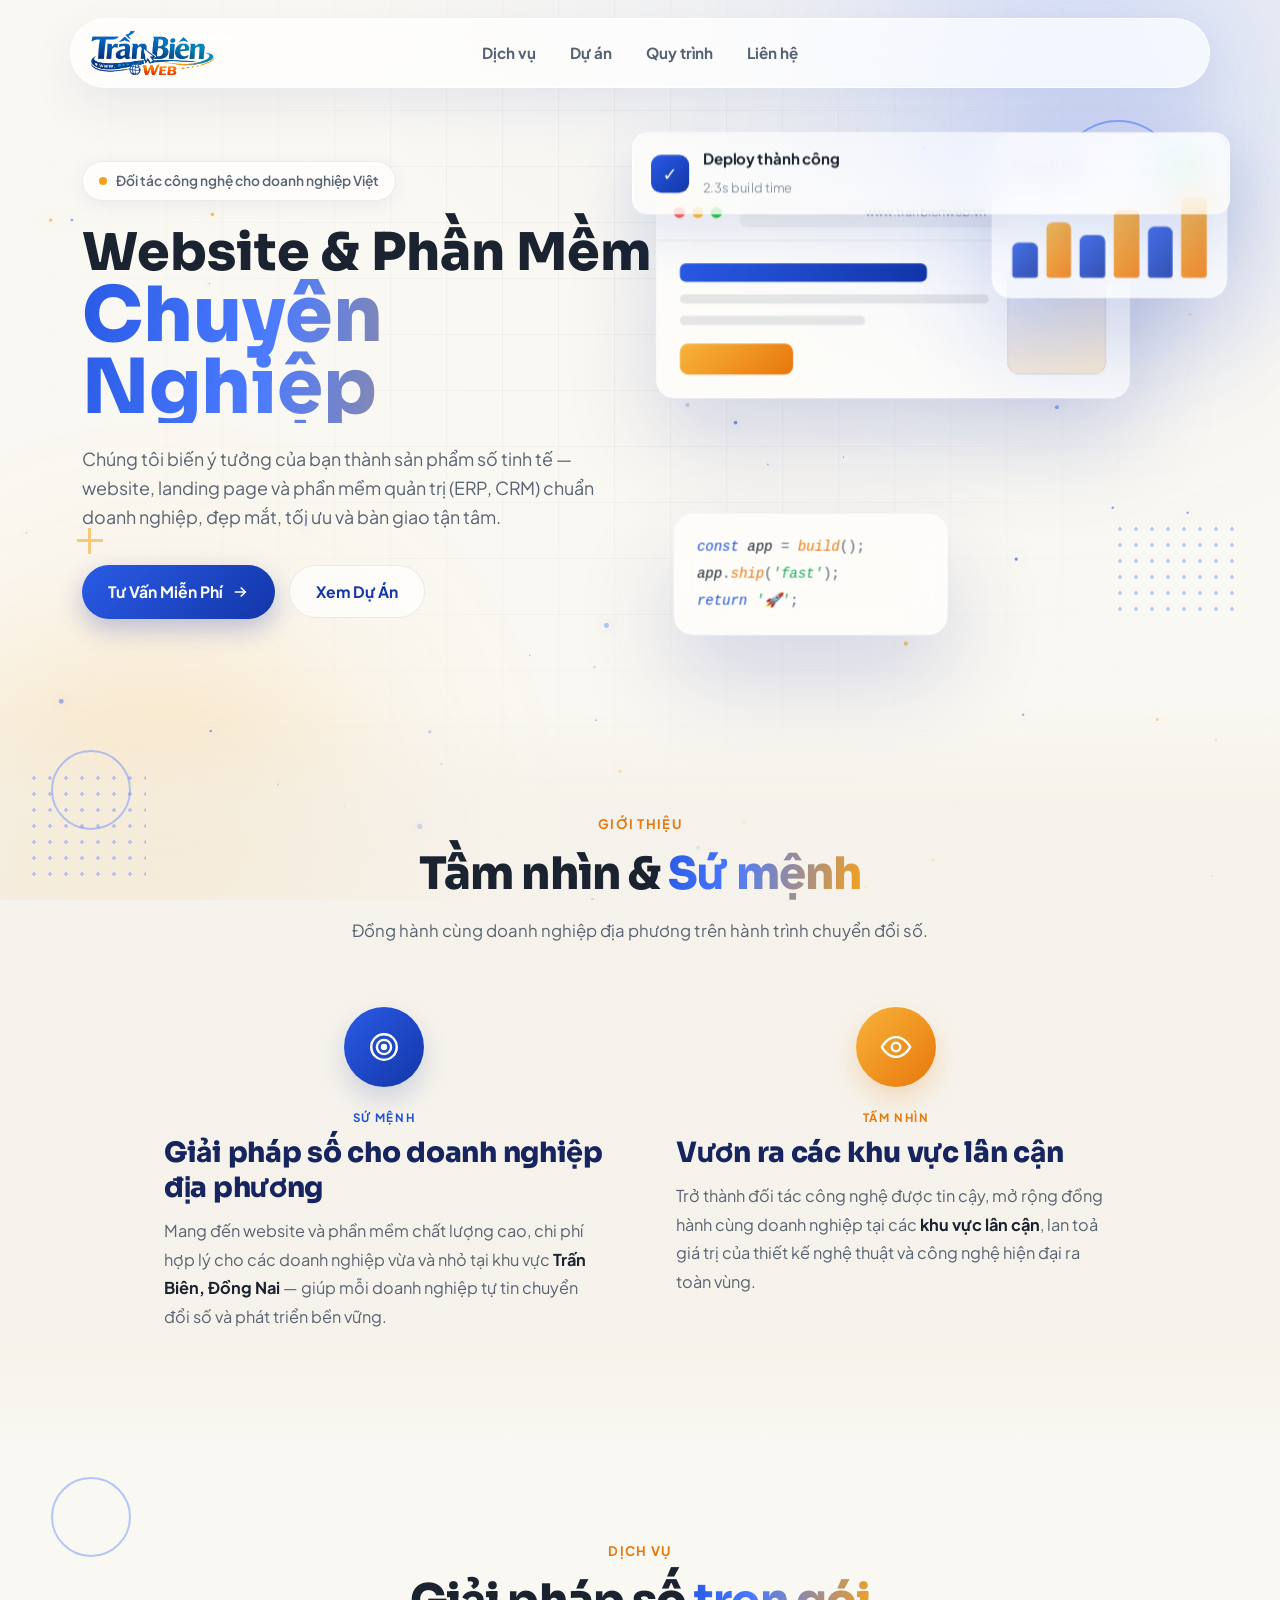
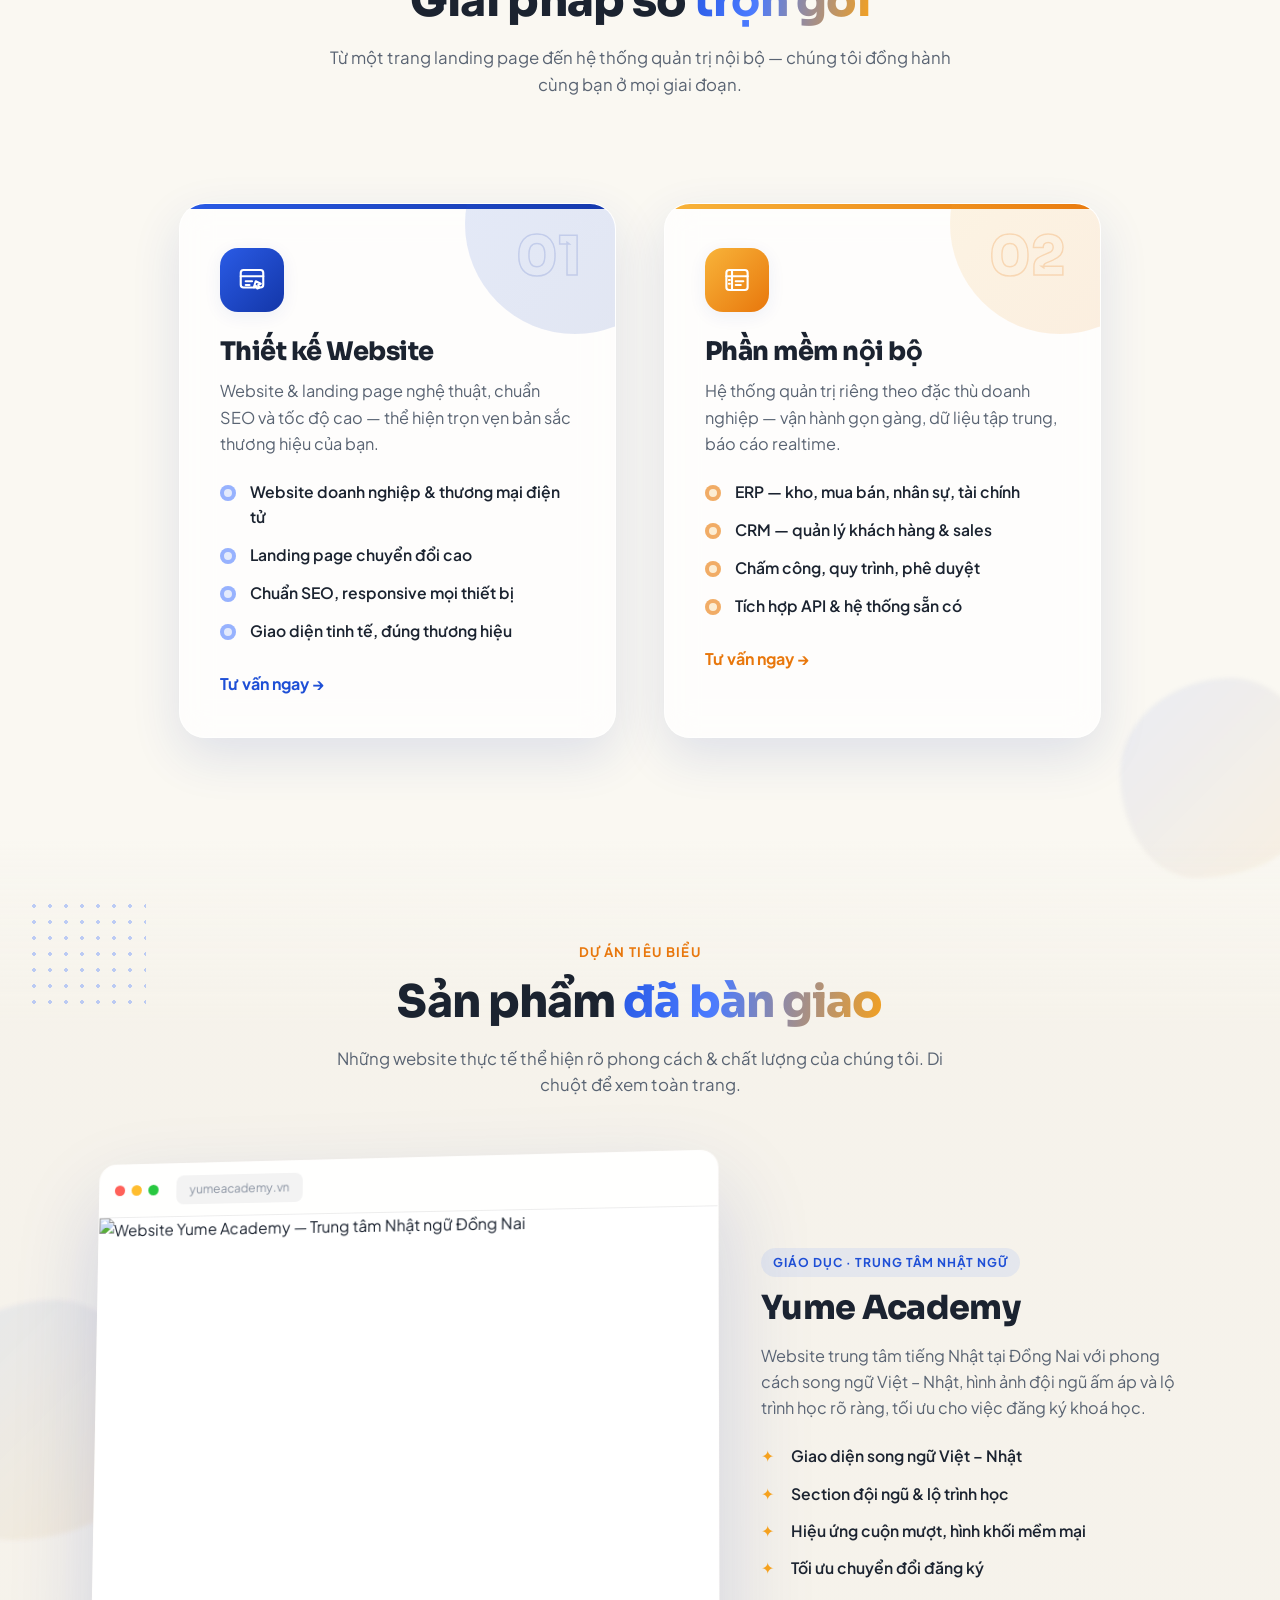
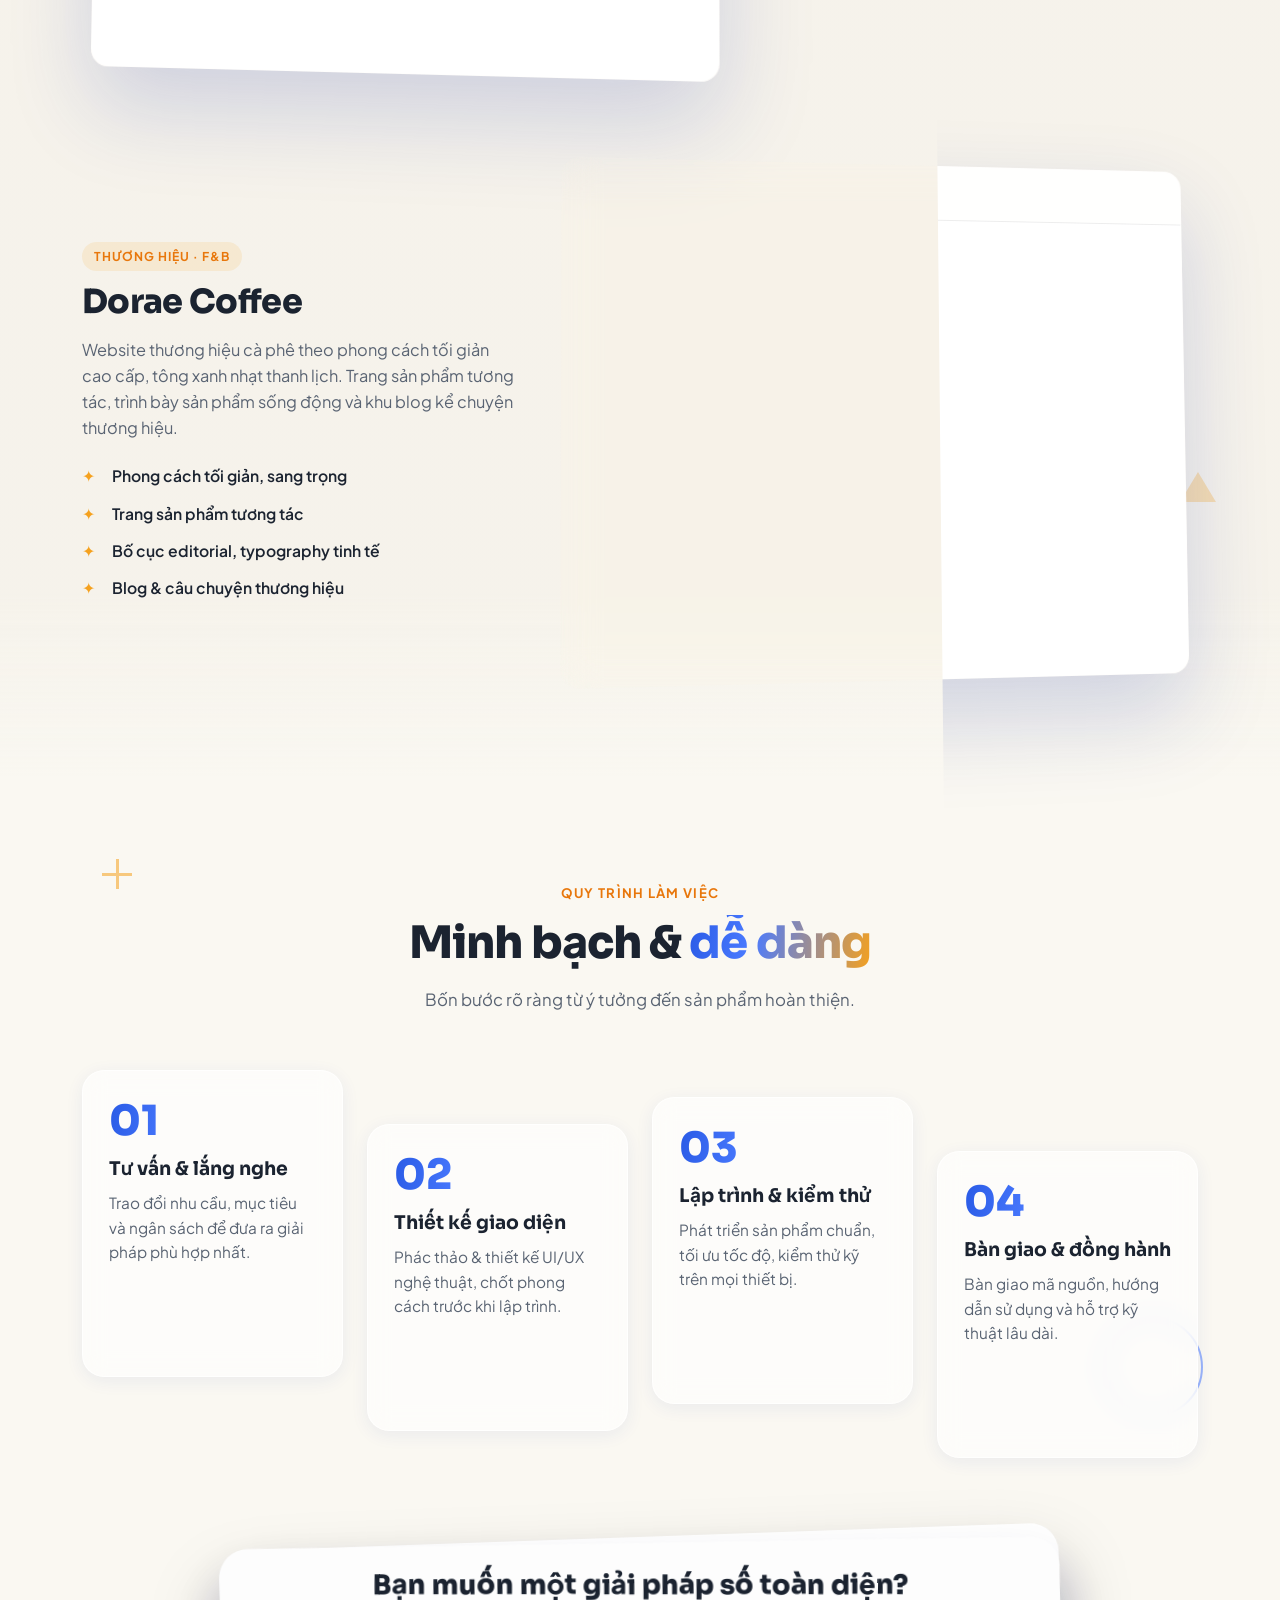
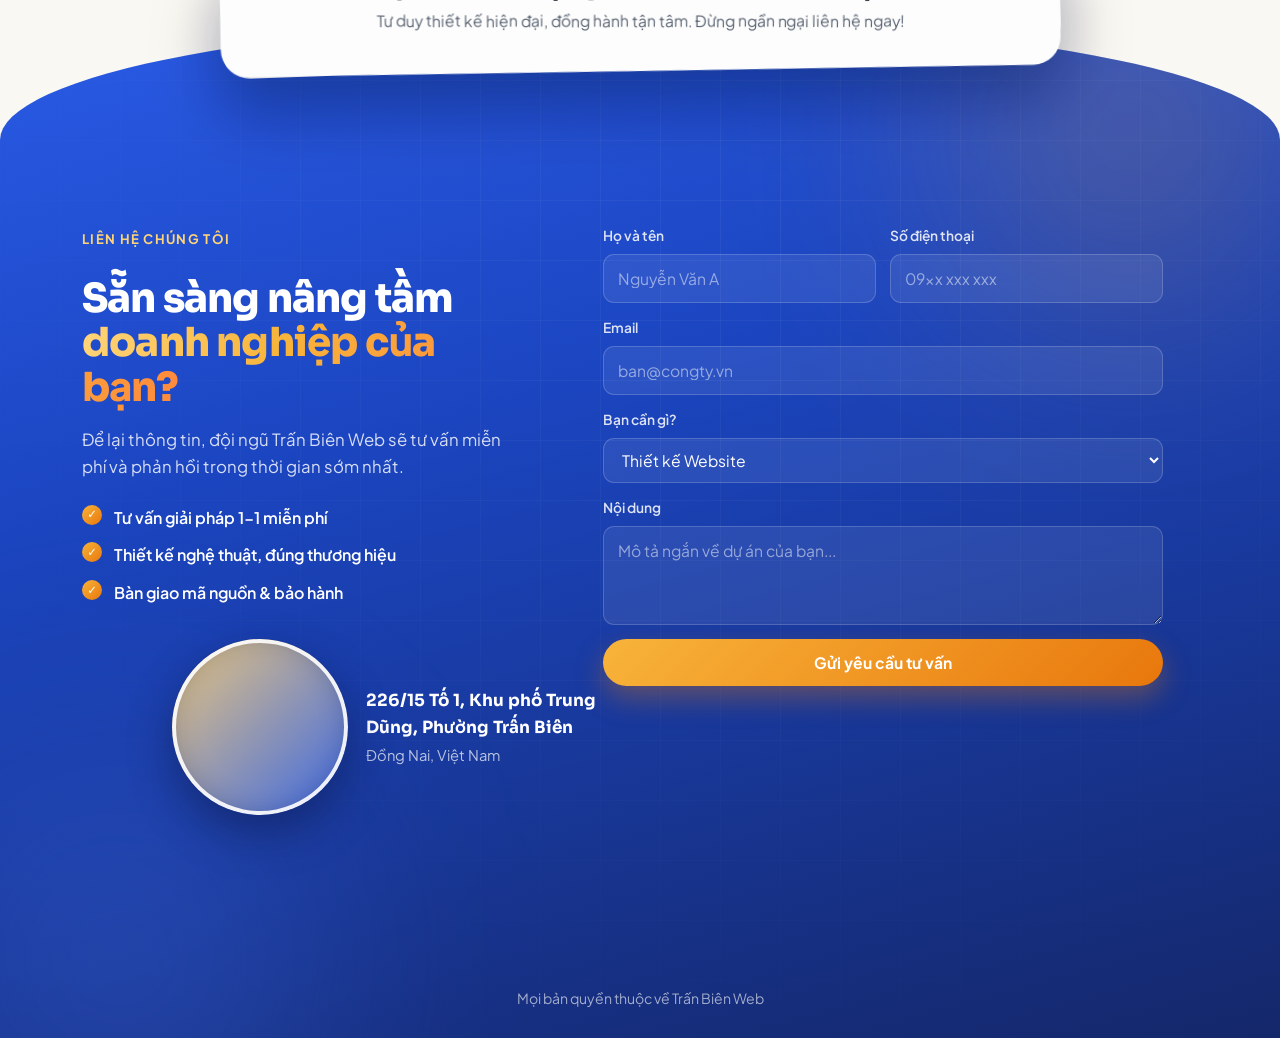
==== index.html @ ce5d73db "update feature mobile load" ====
<!DOCTYPE html>
<html lang="vi">
<head>
  <meta charset="UTF-8" />
  <meta name="viewport" content="width=device-width, initial-scale=1.0" />
  <meta name="theme-color" content="#FAF8F2" />
  <meta http-equiv="Cache-Control" content="no-cache, no-store, must-revalidate" />
  <meta http-equiv="Pragma" content="no-cache" />
  <meta http-equiv="Expires" content="0" />
  <title>Trấn Biên Web — Thiết kế Website & Phần Mềm Nội Bộ</title>
  <meta name="description" content="Trấn Biên Web — Thiết kế Website, Landing Page, ERP, CRM và phần mềm nội bộ doanh nghiệp chuyên nghiệp tại Việt Nam. Đại diện: Trần Quang Tuấn." />

  <!-- Fonts -->
  <link rel="preconnect" href="https://fonts.googleapis.com" />
  <link rel="preconnect" href="https://fonts.gstatic.com" crossorigin />
  <link href="https://fonts.googleapis.com/css2?family=Plus+Jakarta+Sans:wght@400;500;600;700;800&family=Sora:wght@600;700;800&display=swap" rel="stylesheet" />

  <!-- Bootstrap 5 (grid + responsive utilities) -->
  <link href="https://cdn.jsdelivr.net/npm/bootstrap@5.3.3/dist/css/bootstrap.min.css" rel="stylesheet" />

  <!-- Styles -->
  <link rel="preload" as="image" href="assets/sidebar-art.jpg" media="(max-width: 991px)" />
  <link rel="stylesheet" href="css/style.css?v=20260619-sidebar-list" />
  <link rel="icon" type="image/png" href="assets/logo.png" />
</head>
<body>

  <!-- Decorative background layers -->
  <div class="bg-layer">
    <div class="bg-grid" aria-hidden="true"></div>
    <div class="bg-blob bg-blob--blue" aria-hidden="true"></div>
    <div class="bg-blob bg-blob--gold" aria-hidden="true"></div>
    <canvas id="particles" aria-hidden="true"></canvas>
  </div>

  <!-- Reusable abstract shapes (defs) -->
  <svg width="0" height="0" style="position:absolute" aria-hidden="true">
    <defs>
      <linearGradient id="gBlue" x1="0" y1="0" x2="1" y2="1">
        <stop offset="0" stop-color="#4B7BFF"/><stop offset="1" stop-color="#1336A8"/>
      </linearGradient>
      <linearGradient id="gGold" x1="0" y1="0" x2="1" y2="1">
        <stop offset="0" stop-color="#F8B43A"/><stop offset="1" stop-color="#E8770C"/>
      </linearGradient>
    </defs>
  </svg>

  <!-- ===== NAVBAR ===== -->
  <header class="nav" id="nav">
    <div class="container nav__inner">
      <a class="nav__brand" href="#top" aria-label="Trấn Biên Web">
        <img src="assets/logo-trim.png" alt="Trấn Biên Web" class="nav__logo" />
      </a>

      <nav class="nav__links" id="navLinks">
        <div class="nav__panel-head">
          <button class="nav__close" id="navClose" aria-label="Đóng menu">
            <svg viewBox="0 0 24 24" width="22" height="22" fill="none" stroke="currentColor" stroke-width="2.2" stroke-linecap="round"><path d="M6 6l12 12M18 6L6 18"/></svg>
          </button>
        </div>
        <a href="#services">Dịch vụ</a>
        <a href="#portfolio">Dự án</a>
        <a href="#process">Quy trình</a>
        <a href="#contact">Liên hệ</a>
      </nav>

      <div class="nav__actions">
        <button class="nav__toggle" id="navToggle" aria-label="Mở menu" aria-expanded="false">
          <span></span><span></span><span></span>
        </button>
      </div>
    </div>
  </header>

  <!-- Mobile sidebar backdrop -->
  <div class="nav__overlay" id="navOverlay" aria-hidden="true"></div>

  <!-- ===== HERO ===== -->
  <main id="top">
    <section class="hero">
      <!-- abstract shapes -->
      <span class="shape shape--ring s1" aria-hidden="true"></span>
      <span class="shape shape--plus s2" aria-hidden="true"></span>
      <span class="shape shape--tri s3" aria-hidden="true"></span>
      <span class="shape shape--dots s4" aria-hidden="true"></span>

      <div class="container">
        <div class="row align-items-center g-5">
          <div class="col-lg-6">
            <div class="hero__copy reveal">
              <span class="pill">
                <span class="pill__dot"></span>
                Đối tác công nghệ cho doanh nghiệp Việt
              </span>
              <h1 class="hero__title">
                <span class="hero__title-main">Website &amp; Phần Mềm</span>
                <span class="grad-text hero__title-focus">Chuyên Nghiệp</span>
              </h1>
              <p class="hero__lead">
                Chúng tôi biến ý tưởng của bạn thành sản phẩm số tinh tế —
                website, landing page và phần mềm quản trị (ERP, CRM) chuẩn
                doanh nghiệp, đẹp mắt, tối ưu và bàn giao tận tâm.
              </p>
              <div class="hero__cta">
                <a href="#contact" class="btn btn--primary">
                  Tư Vấn Miễn Phí
                  <svg viewBox="0 0 24 24" width="18" height="18" fill="none" stroke="currentColor" stroke-width="2.2"><path d="M5 12h14M13 6l6 6-6 6"/></svg>
                </a>
                <a href="#portfolio" class="btn btn--ghost">Xem Dự Án</a>
              </div>

            </div>
          </div>

          <!-- 3D floating browser cluster -->
          <div class="col-lg-6">
            <div class="hero__art reveal" id="heroArt">
              <div class="art-tilt">
                <div class="window window--main glass float-a">
                  <div class="window__bar">
                    <span class="dot dot--r"></span><span class="dot dot--y"></span><span class="dot dot--g"></span>
                    <div class="window__url">www.tranbienweb.vn</div>
                  </div>
                  <div class="window__body">
                    <div class="ui-hero">
                      <div class="ui-hero__title"></div>
                      <div class="ui-hero__line"></div>
                      <div class="ui-hero__line short"></div>
                      <div class="ui-hero__btn"></div>
                    </div>
                    <div class="ui-hero__visual"></div>
                  </div>
                </div>

                <div class="window window--dash glass float-b">
                  <div class="dash__head">
                    <span>Doanh thu</span>
                    <span class="dash__tag">+24%</span>
                  </div>
                  <div class="dash__chart">
                    <span style="--h:42%"></span><span style="--h:65%"></span>
                    <span style="--h:50%"></span><span style="--h:80%"></span>
                    <span style="--h:60%"></span><span style="--h:95%"></span>
                  </div>
                </div>

                <div class="window window--code glass float-c">
                  <div class="code__line"><i class="c-key">const</i> <i class="c-var">app</i> = <i class="c-fn">build</i>();</div>
                  <div class="code__line"><i class="c-var">app</i>.<i class="c-fn">ship</i>(<i class="c-str">'fast'</i>);</div>
                  <div class="code__line"><i class="c-key">return</i> <i class="c-str">'🚀'</i>;</div>
                </div>

                <div class="chip glass float-d">
                  <div class="chip__ico">✓</div>
                  <div><strong>Deploy thành công</strong><small>2.3s build time</small></div>
                </div>
              </div>
            </div>
          </div>
        </div>

      </div>
    </section>

    <!-- ===== VISION & MISSION ===== -->
    <section class="section section--alt" id="about">
      <span class="shape shape--ring s5" aria-hidden="true"></span>
      <span class="shape shape--dots s7" aria-hidden="true"></span>
      <div class="container">
        <div class="section__head reveal">
          <span class="eyebrow">Giới thiệu</span>
          <h2 class="section__title">Tầm nhìn &amp; <span class="grad-text">Sứ mệnh</span></h2>
          <p class="section__sub">Đồng hành cùng doanh nghiệp địa phương trên hành trình chuyển đổi số.</p>
        </div>

        <div class="vmx">
          <article class="vmx__card vmx__card--mission reveal">
            <div class="vmx__ico ico--blue">
              <svg viewBox="0 0 24 24" fill="none" stroke="currentColor" stroke-width="1.7"><circle cx="12" cy="12" r="9"/><circle cx="12" cy="12" r="5"/><circle cx="12" cy="12" r="1.4" fill="currentColor"/></svg>
            </div>
            <span class="vmx__label">Sứ mệnh</span>
            <h3>Giải pháp số cho doanh nghiệp địa phương</h3>
            <p>Mang đến website và phần mềm chất lượng cao, chi phí hợp lý cho các doanh nghiệp vừa và nhỏ tại khu vực <strong>Trấn Biên, Đồng Nai</strong> — giúp mỗi doanh nghiệp tự tin chuyển đổi số và phát triển bền vững.</p>
          </article>

          <article class="vmx__card vmx__card--vision reveal">
            <div class="vmx__ico ico--gold">
              <svg viewBox="0 0 24 24" fill="none" stroke="currentColor" stroke-width="1.7"><path d="M2 12s3.5-7 10-7 10 7 10 7-3.5 7-10 7-10-7-10-7z"/><circle cx="12" cy="12" r="3"/></svg>
            </div>
            <span class="vmx__label vmx__label--gold">Tầm nhìn</span>
            <h3>Vươn ra các khu vực lân cận</h3>
            <p>Trở thành đối tác công nghệ được tin cậy, mở rộng đồng hành cùng doanh nghiệp tại các <strong>khu vực lân cận</strong>, lan toả giá trị của thiết kế nghệ thuật và công nghệ hiện đại ra toàn vùng.</p>
          </article>
        </div>
      </div>
    </section>

    <!-- ===== SERVICES ===== -->
    <section class="section" id="services">
      <span class="shape shape--ring s5" aria-hidden="true"></span>
      <span class="shape shape--blob s6" aria-hidden="true"></span>
      <div class="container">
        <div class="section__head reveal">
          <span class="eyebrow">Dịch vụ</span>
          <h2 class="section__title">Giải pháp số <span class="grad-text">trọn gói</span></h2>
          <p class="section__sub">Từ một trang landing page đến hệ thống quản trị nội bộ — chúng tôi đồng hành cùng bạn ở mọi giai đoạn.</p>
        </div>

        <div class="row g-4 g-lg-5 justify-content-center solutions">
          <div class="col-md-6 col-lg-5 reveal">
            <article class="scard scard--blue">
              <span class="scard__num">01</span>
              <div class="scard__ico ico--blue">
                <svg viewBox="0 0 24 24" fill="none" stroke="currentColor" stroke-width="1.7" stroke-linecap="round" stroke-linejoin="round"><rect x="3" y="4" width="18" height="14" rx="2.2"/><path d="M3 9h18"/><path d="M7 13h5"/><path d="M7 16h3"/><path d="M15 13l4 2-2 1 1 2-1.7.8-1-2-1.8 1z"/></svg>
              </div>
              <h3>Thiết kế Website</h3>
              <p>Website &amp; landing page nghệ thuật, chuẩn SEO và tốc độ cao — thể hiện trọn vẹn bản sắc thương hiệu của bạn.</p>
              <ul class="scard__list">
                <li>Website doanh nghiệp &amp; thương mại điện tử</li>
                <li>Landing page chuyển đổi cao</li>
                <li>Chuẩn SEO, responsive mọi thiết bị</li>
                <li>Giao diện tinh tế, đúng thương hiệu</li>
              </ul>
              <a href="#contact" class="scard__cta">Tư vấn ngay →</a>
            </article>
          </div>
          <div class="col-md-6 col-lg-5 reveal">
            <article class="scard scard--gold">
              <span class="scard__num">02</span>
              <div class="scard__ico ico--gold">
                <svg viewBox="0 0 24 24" fill="none" stroke="currentColor" stroke-width="1.7" stroke-linecap="round" stroke-linejoin="round"><rect x="3.5" y="4" width="17" height="16" rx="2.2"/><path d="M8 4v16"/><path d="M3.5 9h17"/><path d="M11 13h6"/><path d="M11 16h4"/><path d="M5.5 12h.8M5.5 15h.8"/></svg>
              </div>
              <h3>Phần mềm nội bộ</h3>
              <p>Hệ thống quản trị riêng theo đặc thù doanh nghiệp — vận hành gọn gàng, dữ liệu tập trung, báo cáo realtime.</p>
              <ul class="scard__list">
                <li>ERP — kho, mua bán, nhân sự, tài chính</li>
                <li>CRM — quản lý khách hàng &amp; sales</li>
                <li>Chấm công, quy trình, phê duyệt</li>
                <li>Tích hợp API &amp; hệ thống sẵn có</li>
              </ul>
              <a href="#contact" class="scard__cta">Tư vấn ngay →</a>
            </article>
          </div>
        </div>
      </div>
    </section>

    <!-- ===== PORTFOLIO ===== -->
    <section class="section section--alt" id="portfolio">
      <span class="shape shape--dots s7" aria-hidden="true"></span>
      <span class="shape shape--tri s8" aria-hidden="true"></span>
      <span class="shape shape--blob s9" aria-hidden="true"></span>
      <div class="container">
        <div class="section__head reveal">
          <span class="eyebrow">Dự án tiêu biểu</span>
          <h2 class="section__title">Sản phẩm <span class="grad-text">đã bàn giao</span></h2>
          <p class="section__sub">Những website thực tế thể hiện rõ phong cách &amp; chất lượng của chúng tôi. Di chuột để xem toàn trang.</p>
        </div>

        <!-- Showcase 1: Yume Academy -->
        <div class="showcase row align-items-center g-5 reveal">
          <div class="col-lg-7">
            <figure class="showcase__frame glass">
              <div class="showcase__bar"><span></span><span></span><span></span><em>yumeacademy.vn</em></div>
              <div class="showcase__viewport">
                <img src="assets/yume.png" alt="Website Yume Academy — Trung tâm Nhật ngữ Đồng Nai" class="showcase__shot" loading="lazy" />
              </div>
            </figure>
          </div>
          <div class="col-lg-5">
            <div class="showcase__meta">
              <span class="tagline">Giáo dục · Trung tâm Nhật ngữ</span>
              <h3>Yume Academy</h3>
              <p>Website trung tâm tiếng Nhật tại Đồng Nai với phong cách song ngữ Việt – Nhật, hình ảnh đội ngũ ấm áp và lộ trình học rõ ràng, tối ưu cho việc đăng ký khoá học.</p>
              <ul class="feat">
                <li>Giao diện song ngữ Việt – Nhật</li>
                <li>Section đội ngũ &amp; lộ trình học</li>
                <li>Hiệu ứng cuộn mượt, hình khối mềm mại</li>
                <li>Tối ưu chuyển đổi đăng ký</li>
              </ul>
            </div>
          </div>
        </div>

        <!-- Showcase 2: Dorae Coffee -->
        <div class="showcase showcase--rev row align-items-center g-5 reveal">
          <div class="col-lg-7 order-lg-2">
            <figure class="showcase__frame glass">
              <div class="showcase__bar"><span></span><span></span><span></span><em>doraecoffee.io.vn</em></div>
              <div class="showcase__viewport">
                <img src="assets/dorae.png" alt="Website Dorae Coffee — thương hiệu cà phê" class="showcase__shot" loading="lazy" />
              </div>
            </figure>
          </div>
          <div class="col-lg-5 order-lg-1">
            <div class="showcase__meta">
              <span class="tagline tagline--gold">Thương hiệu · F&amp;B</span>
              <h3>Dorae Coffee</h3>
              <p>Website thương hiệu cà phê theo phong cách tối giản cao cấp, tông xanh nhạt thanh lịch. Trang sản phẩm tương tác, trình bày sản phẩm sống động và khu blog kể chuyện thương hiệu.</p>
              <ul class="feat">
                <li>Phong cách tối giản, sang trọng</li>
                <li>Trang sản phẩm tương tác</li>
                <li>Bố cục editorial, typography tinh tế</li>
                <li>Blog &amp; câu chuyện thương hiệu</li>
              </ul>
            </div>
          </div>
        </div>
      </div>
    </section>

    <!-- ===== PROCESS ===== -->
    <section class="section" id="process">
      <span class="shape shape--ring s10" aria-hidden="true"></span>
      <span class="shape shape--plus s11" aria-hidden="true"></span>
      <div class="container">
        <div class="section__head reveal">
          <span class="eyebrow">Quy trình làm việc</span>
          <h2 class="section__title">Minh bạch &amp; <span class="grad-text">dễ dàng</span></h2>
          <p class="section__sub">Bốn bước rõ ràng từ ý tưởng đến sản phẩm hoàn thiện.</p>
        </div>
        <div class="row g-4 steps">
          <div class="col-md-6 col-lg-3 reveal">
            <div class="step">
              <span class="step__num">01</span>
              <h3>Tư vấn &amp; lắng nghe</h3>
              <p>Trao đổi nhu cầu, mục tiêu và ngân sách để đưa ra giải pháp phù hợp nhất.</p>
            </div>
          </div>
          <div class="col-md-6 col-lg-3 reveal">
            <div class="step">
              <span class="step__num">02</span>
              <h3>Thiết kế giao diện</h3>
              <p>Phác thảo &amp; thiết kế UI/UX nghệ thuật, chốt phong cách trước khi lập trình.</p>
            </div>
          </div>
          <div class="col-md-6 col-lg-3 reveal">
            <div class="step">
              <span class="step__num">03</span>
              <h3>Lập trình &amp; kiểm thử</h3>
              <p>Phát triển sản phẩm chuẩn, tối ưu tốc độ, kiểm thử kỹ trên mọi thiết bị.</p>
            </div>
          </div>
          <div class="col-md-6 col-lg-3 reveal">
            <div class="step">
              <span class="step__num">04</span>
              <h3>Bàn giao &amp; đồng hành</h3>
              <p>Bàn giao mã nguồn, hướng dẫn sử dụng và hỗ trợ kỹ thuật lâu dài.</p>
            </div>
          </div>
        </div>
      </div>
    </section>

  </main>
  <!-- ===== CONTACT + FOOTER (khối gradient liền mạch) ===== -->
  <div class="darkzone">
    <div class="darkzone__bg" aria-hidden="true">
      <span class="dz-blob dz-blob--1"></span>
      <span class="dz-blob dz-blob--2"></span>
      <span class="dz-grid"></span>
    </div>

    <section class="contact" id="contact">
      <div class="container">
        <!-- floating banner -->
        <div class="contact__banner">
          <div class="contact__banner-txt">
            <h3>Bạn muốn một giải pháp số toàn diện?</h3>
            <p>Tư duy thiết kế hiện đại, đồng hành tận tâm. Đừng ngần ngại liên hệ ngay!</p>
          </div>
        </div>

        <div class="row contact__grid g-5 align-items-start">
          <div class="col-lg-5 reveal">
            <span class="eyebrow eyebrow--light">Liên hệ chúng tôi</span>
            <h2 class="contact__title">Sẵn sàng nâng tầm <span class="gtext-gold">doanh nghiệp của bạn?</span></h2>
            <p class="contact__lead">Để lại thông tin, đội ngũ Trấn Biên Web sẽ tư vấn miễn phí và phản hồi trong thời gian sớm nhất.</p>
            <ul class="contact__perks">
              <li>Tư vấn giải pháp 1-1 miễn phí</li>
              <li>Thiết kế nghệ thuật, đúng thương hiệu</li>
              <li>Bàn giao mã nguồn &amp; bảo hành</li>
            </ul>

            <div class="map-wrap">
              <div class="map-circle">
                <iframe src="https://www.google.com/maps/embed?pb=!1m17!1m12!1m3!1d14934.46916106082!2d106.82963755!3d10.94540025!2m3!1f0!2f0!3f0!3m2!1i1024!2i768!4f13.1!3m2!1m1!2s!5e1!3m2!1svi!2s!4v1781863505580!5m2!1svi!2s" title="Bản đồ Trấn Biên, Đồng Nai" allowfullscreen="" loading="lazy" referrerpolicy="no-referrer-when-downgrade"></iframe>
              </div>
              <div class="map-wrap__cap">
                <strong> 226/15 Tố 1, Khu phố Trung Dũng, Phường Trấn Biên</strong>
                <span>Đồng Nai, Việt Nam</span>
              </div>
            </div>
          </div>

          <div class="col-lg-7 reveal">
            <form class="form form--dark" id="contactForm" action="https://formspree.io/f/mzdqnpjz" method="POST" novalidate>
              <div class="form__row">
                <label>Họ và tên
                  <input type="text" name="name" placeholder="Nguyễn Văn A" required />
                </label>
                <label>Số điện thoại
                  <input type="tel" name="phone" placeholder="09xx xxx xxx" required />
                </label>
              </div>
              <label>Email
                <input type="email" name="email" placeholder="ban@congty.vn" required />
              </label>
              <label>Bạn cần gì?
                <select name="service">
                  <option>Thiết kế Website</option>
                  <option>Phần mềm quản lý nội bộ</option>
                </select>
              </label>
              <label>Nội dung
                <textarea name="message" rows="3" placeholder="Mô tả ngắn về dự án của bạn..."></textarea>
              </label>
              <button type="submit" class="btn btn--gold btn--block">Gửi yêu cầu tư vấn</button>
              <p class="form__note" id="formNote" hidden>✓ Cảm ơn bạn! Chúng tôi sẽ liên hệ sớm nhất.</p>
            </form>
          </div>
        </div>
      </div>
    </section>

    <!-- footer merged into gradient -->
    <footer class="footer">
      <div class="container">
        <div class="footer__bottom footer__bottom--center">
          <span>Mọi bản quyền thuộc về Trấn Biên Web</span>
        </div>
      </div>
    </footer>
  </div>

  <script src="js/main.js?v=20260619-sidebar-refresh"></script>
</body>
</html>
---- css/style.css ----
/* ============================================================
   Trấn Biên Web — Premium Landing Page
   Design system: cream canvas, royal blue + golden orange accent
   ============================================================ */

:root {
  --cream:      #FAF8F2;
  --cream-2:    #F3EFE6;
  --ink:        #1B2330;
  --gray:       #5A6473;
  --gray-soft:  #8A93A1;
  --line:       rgba(27, 35, 48, 0.08);

  --blue:       #1E4FD6;
  --blue-deep:  #1336A8;
  --blue-light: #4B7BFF;
  --gold:       #F5A11E;
  --gold-deep:  #E8770C;

  --grad-blue:  linear-gradient(135deg, #2A5BE6 0%, #1336A8 100%);
  --grad-gold:  linear-gradient(135deg, #F8B43A 0%, #E8770C 100%);
  --grad-text:  linear-gradient(100deg, #2A5BE6 0%, #4B7BFF 35%, #F5A11E 100%);

  --glass-bg:   rgba(255, 255, 255, 0.62);
  --glass-brd:  rgba(255, 255, 255, 0.7);
  --shadow-sm:  0 4px 18px rgba(27, 54, 168, 0.07);
  --shadow-md:  0 18px 50px rgba(27, 54, 168, 0.12);
  --shadow-lg:  0 40px 90px rgba(27, 54, 168, 0.18);

  --radius:     22px;
  --radius-sm:  14px;
  --ease:       cubic-bezier(0.22, 1, 0.36, 1);

  --font:       'Plus Jakarta Sans', system-ui, sans-serif;
  --font-head:  'Sora', 'Plus Jakarta Sans', sans-serif;
}

* { box-sizing: border-box; }

html { scroll-behavior: smooth; }

body {
  margin: 0;
  font-family: var(--font);
  color: var(--ink);
  background: var(--cream);
  line-height: 1.6;
  overflow-x: hidden;
  -webkit-font-smoothing: antialiased;
  text-rendering: optimizeLegibility;
}

img { max-width: 100%; display: block; }
a { text-decoration: none; color: inherit; }
ul { list-style: none; margin: 0; padding: 0; }

::selection { background: rgba(245, 161, 30, 0.28); }

.grad-text {
  background: var(--grad-text);
  -webkit-background-clip: text;
  background-clip: text;
  -webkit-text-fill-color: transparent;
  color: transparent;
}

/* ===== Background decoration ===== */
.bg-layer {
  position: fixed;
  inset: 0;
  z-index: -1;
  overflow: hidden;
  background:
    radial-gradient(1200px 700px at 80% -5%, rgba(75,123,255,0.10), transparent 60%),
    radial-gradient(900px 600px at 0% 100%, rgba(245,161,30,0.10), transparent 55%),
    var(--cream);
}
.bg-grid {
  position: absolute;
  inset: -2px;
  background-image:
    linear-gradient(var(--line) 1px, transparent 1px),
    linear-gradient(90deg, var(--line) 1px, transparent 1px);
  background-size: 56px 56px;
  mask-image: radial-gradient(circle at 50% 30%, #000 0%, transparent 75%);
  -webkit-mask-image: radial-gradient(circle at 50% 30%, #000 0%, transparent 75%);
  opacity: 0.6;
}
.bg-blob {
  position: absolute;
  width: 46vw; height: 46vw;
  border-radius: 50%;
  filter: blur(90px);
  opacity: 0.5;
  animation: drift 18s var(--ease) infinite alternate;
}
.bg-blob--blue { top: -12vw; right: -8vw; background: radial-gradient(circle, rgba(75,123,255,0.55), transparent 70%); }
.bg-blob--gold { bottom: -16vw; left: -10vw; background: radial-gradient(circle, rgba(245,161,30,0.45), transparent 70%); animation-delay: -6s; }
@keyframes drift { to { transform: translate(4vw, 3vw) scale(1.1); } }
#particles { position: absolute; inset: 0; width: 100%; height: 100%; }

/* ===== Buttons ===== */
.btn {
  display: inline-flex;
  align-items: center;
  justify-content: center;
  gap: 8px;
  font-family: var(--font);
  font-weight: 700;
  font-size: 0.98rem;
  padding: 14px 26px;
  border-radius: 100px;
  border: none;
  cursor: pointer;
  transition: transform .35s var(--ease), box-shadow .35s var(--ease), background .35s;
  white-space: nowrap;
}
.btn--sm { padding: 10px 20px; font-size: 0.9rem; }
.btn--block { width: 100%; }
.btn--primary {
  color: #fff;
  background: var(--grad-blue);
  box-shadow: 0 10px 26px rgba(27,54,168,0.28);
}
.btn--primary:hover { transform: translateY(-3px); box-shadow: 0 18px 38px rgba(27,54,168,0.38); }
.btn--ghost {
  color: var(--blue-deep);
  background: rgba(255,255,255,0.7);
  border: 1.5px solid var(--line);
  backdrop-filter: blur(8px);
}
.btn--ghost:hover { transform: translateY(-3px); border-color: var(--blue-light); box-shadow: var(--shadow-sm); }

.glass {
  background: var(--glass-bg);
  border: 1px solid var(--glass-brd);
  backdrop-filter: blur(18px) saturate(140%);
  -webkit-backdrop-filter: blur(18px) saturate(140%);
}

/* ===== Navbar ===== */
.nav {
  position: fixed;
  top: 0; left: 0; right: 0;
  z-index: 100;
  padding: 18px 0;
  background: transparent;
  border-bottom: none;
  box-shadow: none;
  transition: padding .35s var(--ease), background .35s, box-shadow .35s;
}
.nav.scrolled {
  padding: 10px 0;
  background: transparent;
  box-shadow: none;
}
.nav__inner {
  display: grid;
  grid-template-columns: 1fr auto 1fr;
  align-items: center;
  gap: 18px;
  padding: 10px 18px;
  border-radius: 999px;
  background: rgba(255,255,255,0.72);
  border: 1px solid rgba(255,255,255,0.78);
  box-shadow: 0 18px 46px rgba(27, 54, 168, 0.08);
  backdrop-filter: blur(16px) saturate(145%);
  -webkit-backdrop-filter: blur(16px) saturate(145%);
}
.nav__brand { display: flex; align-items: center; }
.nav__logo { height: 48px; width: auto; transition: height .35s var(--ease), transform .35s var(--ease); }
.nav__brand:hover .nav__logo { transform: translateY(-1px); }
.nav.scrolled .nav__logo { height: 42px; }
.nav__brand-text { font-family: var(--font-head); font-weight: 800; font-size: 1.25rem; color: var(--blue-deep); }
.nav__brand-text span { color: var(--gold-deep); margin-left: 4px; }

.nav__links {
  display: flex;
  justify-content: center;
  gap: 34px;
}
.nav__links a {
  font-weight: 700;
  font-size: 0.95rem;
  color: #566173;
  position: relative;
  padding: 8px 0;
  transition: color .25s;
}
.nav__links a::after {
  content: ''; position: absolute; left: 50%; bottom: 0;
  width: 0; height: 2px; border-radius: 2px;
  transform: translateX(-50%);
  background: var(--grad-gold); transition: width .3s var(--ease);
}
.nav__links a:hover { color: var(--blue-deep); }
.nav__links a:hover::after { width: 24px; }

.nav__actions { display: flex; align-items: center; justify-content: flex-end; gap: 14px; min-height: 1px; }
.nav__toggle { display: none; flex-direction: column; gap: 5px; background: none; border: none; cursor: pointer; padding: 6px; }
.nav__toggle span { width: 24px; height: 2px; background: var(--ink); border-radius: 2px; transition: .3s var(--ease); }
.nav__toggle.open span:nth-child(1) { transform: translateY(7px) rotate(45deg); }
.nav__toggle.open span:nth-child(2) { opacity: 0; }
.nav__toggle.open span:nth-child(3) { transform: translateY(-7px) rotate(-45deg); }

/* Sidebar panel head + close (X) — mobile only */
.nav__panel-head { display: none; }
.nav__close {
  display: grid; place-items: center;
  width: 40px; height: 40px; flex-shrink: 0;
  border: none; border-radius: 12px; cursor: pointer;
  color: var(--ink); background: rgba(27,35,48,0.05);
  transition: background .25s, color .25s, transform .25s;
}
.nav__close:hover { background: rgba(75,123,255,0.12); color: var(--blue-deep); transform: rotate(90deg); }

/* Sidebar backdrop */
.nav__overlay {
  position: fixed; inset: 0; z-index: 99;
  background: rgba(16,24,52,0.45);
  opacity: 0; visibility: hidden;
  transition: opacity .42s var(--ease), visibility .42s var(--ease), backdrop-filter .42s var(--ease);
}
.nav__overlay.open { opacity: 1; visibility: visible; }
body.nav-open { overflow: hidden; }

/* ===== Hero ===== */
.hero { padding: 160px 0 90px; position: relative; }
.pill {
  display: inline-flex; align-items: center; gap: 9px;
  padding: 8px 16px; border-radius: 100px;
  background: rgba(255,255,255,0.7); border: 1px solid var(--line);
  font-size: 0.86rem; font-weight: 600; color: var(--gray);
  box-shadow: var(--shadow-sm); margin-bottom: 26px;
}
.pill__dot { width: 8px; height: 8px; border-radius: 50%; background: var(--gold); box-shadow: 0 0 0 0 rgba(245,161,30,0.6); animation: pulse 2s infinite; }
@keyframes pulse { 0% { box-shadow: 0 0 0 0 rgba(245,161,30,0.55);} 70% { box-shadow: 0 0 0 10px rgba(245,161,30,0);} 100%{ box-shadow:0 0 0 0 rgba(245,161,30,0);} }

.hero__title {
  font-family: var(--font-head);
  font-weight: 800;
  line-height: 1;
  letter-spacing: 0;
  margin: 0 0 22px;
}
.hero__title-main {
  display: block;
  white-space: nowrap;
  font-size: 3.25rem;
  color: var(--ink);
}
.hero__title .hero__title-focus {
  display: block;
  font-size: 4.75rem;
  line-height: 0.95;
}
.hero__lead { font-size: 1.12rem; color: var(--gray); max-width: 520px; margin: 0 0 34px; }
.hero__cta { display: flex; gap: 14px; flex-wrap: wrap; }

/* Hero art — floating 3D windows */
.hero__art { position: relative; min-height: 460px; perspective: 1400px; }
.art-tilt {
  position: relative; width: 100%; height: 100%; min-height: 460px;
  transform-style: preserve-3d;
  transition: transform .25s var(--ease);
}
.window { position: absolute; border-radius: 18px; box-shadow: var(--shadow-lg); }
.window--main {
  width: 100%; max-width: 460px; top: 30px; left: 0;
  transform: translateZ(40px);
}
.window__bar { display: flex; align-items: center; gap: 7px; padding: 12px 16px; border-bottom: 1px solid var(--line); }
.dot { width: 11px; height: 11px; border-radius: 50%; }
.dot--r { background: #FF6159; } .dot--y { background: #FFBD2E; } .dot--g { background: #28C840; }
.window__url {
  margin-left: 10px; flex: 1; font-size: 0.74rem; color: var(--gray-soft);
  background: rgba(27,35,48,0.05); border-radius: 8px; padding: 5px 12px; text-align: center;
}
.window__body { padding: 22px; display: flex; gap: 18px; }
.ui-hero { flex: 1; display: flex; flex-direction: column; gap: 12px; }
.ui-hero__title { height: 18px; width: 80%; border-radius: 6px; background: var(--grad-blue); }
.ui-hero__line { height: 9px; border-radius: 5px; background: rgba(27,35,48,0.1); }
.ui-hero__line.short { width: 60%; }
.ui-hero__btn { height: 30px; width: 110px; border-radius: 8px; background: var(--grad-gold); margin-top: 6px; }
.ui-hero__visual { width: 96px; border-radius: 12px; background: linear-gradient(160deg, rgba(75,123,255,0.18), rgba(245,161,30,0.18)); border: 1px solid var(--line); }

.window--dash { width: 220px; padding: 18px; right: -10px; top: -10px; transform: translateZ(90px); }
.dash__head { display: flex; justify-content: space-between; align-items: center; font-size: 0.82rem; font-weight: 700; color: var(--gray); margin-bottom: 14px; }
.dash__tag { color: #18a957; background: rgba(40,200,64,0.12); padding: 2px 8px; border-radius: 6px; font-size: 0.72rem; }
.dash__chart { display: flex; align-items: flex-end; gap: 8px; height: 80px; }
.dash__chart span { flex: 1; height: var(--h); border-radius: 6px 6px 3px 3px; background: var(--grad-blue); opacity: .85; }
.dash__chart span:nth-child(even) { background: var(--grad-gold); }

.window--code { width: 250px; padding: 18px 20px; left: 6%; bottom: 6px; transform: translateZ(120px); font-family: 'SFMono-Regular', ui-monospace, monospace; font-size: 0.8rem; line-height: 1.9; }
.code__line { color: var(--gray); }
.c-key { color: var(--blue); } .c-var { color: var(--ink); } .c-fn { color: var(--gold-deep); } .c-str { color: #18a957; }

.chip { display: flex; align-items: center; gap: 12px; padding: 12px 16px; border-radius: 14px; right: 0; bottom: 50px; transform: translateZ(150px); box-shadow: var(--shadow-md); }
.chip__ico { width: 34px; height: 34px; border-radius: 9px; background: var(--grad-blue); color: #fff; display: grid; place-items: center; font-weight: 800; }
.chip strong { display: block; font-size: 0.84rem; }
.chip small { color: var(--gray-soft); font-size: 0.72rem; }

.float-a { animation: floaty 7s var(--ease) infinite; }
.float-b { animation: floaty 6s var(--ease) infinite .4s; }
.float-c { animation: floaty 8s var(--ease) infinite .8s; }
.float-d { animation: floaty 5.5s var(--ease) infinite .2s; }
@keyframes floaty { 0%,100% { translate: 0 0; } 50% { translate: 0 -14px; } }

.hero__trust { margin-top: 70px; text-align: center; }
.hero__trust > span { font-size: 0.82rem; color: var(--gray-soft); letter-spacing: .04em; }
.hero__logos { display: flex; justify-content: center; flex-wrap: wrap; gap: 38px; margin-top: 18px; }
.hero__logos span { font-family: var(--font-head); font-weight: 800; font-size: 1.05rem; color: var(--ink); opacity: 0.28; letter-spacing: .06em; transition: opacity .3s; }
.hero__logos span:hover { opacity: 0.6; }

/* ===== Sections ===== */
.section { padding: 100px 0; position: relative; }
.section--alt { background: linear-gradient(180deg, transparent, rgba(243,239,230,0.6) 12%, rgba(243,239,230,0.6) 88%, transparent); }
.section__head { text-align: center; max-width: 640px; margin: 0 auto 56px; }
.eyebrow {
  display: inline-block; font-weight: 700; font-size: 0.82rem; letter-spacing: .1em; text-transform: uppercase;
  color: var(--gold-deep); margin-bottom: 14px;
}
.eyebrow--light { color: var(--gold); }
.section__title { font-family: var(--font-head); font-weight: 800; font-size: clamp(1.9rem, 3.6vw, 2.8rem); letter-spacing: -0.02em; margin: 0 0 16px; }
.section__sub { color: var(--gray); font-size: 1.05rem; margin: 0; }

/* ===== Service cards ===== */
.card {
  height: 100%;
  background: rgba(255,255,255,0.66);
  border: 1px solid var(--glass-brd);
  backdrop-filter: blur(14px);
  border-radius: var(--radius);
  padding: 30px;
  transition: transform .4s var(--ease), box-shadow .4s var(--ease), border-color .4s;
  box-shadow: var(--shadow-sm);
}
.card:hover { transform: translateY(-8px); box-shadow: var(--shadow-md); border-color: rgba(75,123,255,0.4); }
.card__ico { width: 56px; height: 56px; border-radius: 16px; display: grid; place-items: center; color: #fff; margin-bottom: 20px; box-shadow: var(--shadow-sm); }
.card__ico svg { width: 26px; height: 26px; }
.ico--blue { background: var(--grad-blue); }
.ico--gold { background: var(--grad-gold); }
.ico--ghost { background: rgba(27,54,168,0.08); color: var(--blue-deep); box-shadow: none; }
.card h3 { font-family: var(--font-head); font-weight: 700; font-size: 1.25rem; margin: 0 0 10px; }
.card p { color: var(--gray); margin: 0; font-size: 0.97rem; }
.card--cta { background: var(--grad-blue); color: #fff; border: none; }
.card--cta h3, .card--cta p { color: #fff; }
.card--cta p { opacity: .85; }
.card__link { display: inline-block; margin-top: 16px; font-weight: 700; color: #fff; }

/* ===== Projects ===== */
.project { border-radius: var(--radius); overflow: hidden; box-shadow: var(--shadow-sm); transition: transform .45s var(--ease), box-shadow .45s var(--ease); height: 100%; }
.project:hover { transform: translateY(-8px); box-shadow: var(--shadow-lg); }
.project__mock { padding: 16px 16px 0; }
.mock__bar { display: flex; gap: 6px; padding: 0 4px 10px; }
.mock__bar span { width: 9px; height: 9px; border-radius: 50%; background: rgba(27,35,48,0.16); }
.mock__screen { border-radius: 12px 12px 0 0; aspect-ratio: 16/9; border: 1px solid var(--line); border-bottom: none; position: relative; overflow: hidden; }
.mock__screen::before { content: ''; position: absolute; inset: 0; opacity: .9; }
.mock__screen--shop::before    { background: linear-gradient(135deg, #2A5BE6, #4B7BFF 60%, #F5A11E); }
.mock__screen--erp::before     { background: linear-gradient(135deg, #1336A8, #2A5BE6); }
.mock__screen--crm::before     { background: linear-gradient(135deg, #E8770C, #F8B43A); }
.mock__screen--landing::before { background: linear-gradient(135deg, #4B7BFF, #1336A8 70%); }
.mock__screen::after {
  content: ''; position: absolute; inset: 18px;
  background:
    linear-gradient(rgba(255,255,255,.85), rgba(255,255,255,.85)) padding-box;
  border-radius: 8px;
  -webkit-mask:
    linear-gradient(#000 0 0) center/70% 14px no-repeat,
    linear-gradient(#000 0 0) 12px 46px/40% 8px no-repeat,
    linear-gradient(#000 0 0) 12px 64px/55% 8px no-repeat,
    linear-gradient(#000 0 0) 12px 86px/30% 22px no-repeat;
  opacity: .9;
}
.project__meta { padding: 22px 26px 28px; }
.tagline { display: inline-block; font-size: 0.74rem; font-weight: 700; letter-spacing: .08em; text-transform: uppercase; color: var(--gold-deep); margin-bottom: 8px; }
.project__meta h3 { font-family: var(--font-head); font-weight: 700; font-size: 1.3rem; margin: 0 0 8px; }
.project__meta p { color: var(--gray); margin: 0; font-size: 0.96rem; }

/* ===== Pricing ===== */
.price { border-radius: var(--radius); padding: 36px 30px; height: 100%; position: relative; transition: transform .4s var(--ease), box-shadow .4s var(--ease); box-shadow: var(--shadow-sm); }
.price:hover { transform: translateY(-8px); box-shadow: var(--shadow-md); }
.price--featured { background: var(--grad-blue); color: #fff; border: none; box-shadow: var(--shadow-lg); transform: scale(1.04); }
.price--featured:hover { transform: scale(1.04) translateY(-8px); }
.price__badge { position: absolute; top: -13px; left: 50%; transform: translateX(-50%); background: var(--grad-gold); color: #fff; font-size: 0.74rem; font-weight: 700; padding: 6px 16px; border-radius: 100px; box-shadow: var(--shadow-sm); white-space: nowrap; }
.price__name { font-family: var(--font-head); font-weight: 700; font-size: 1.3rem; margin: 0 0 6px; }
.price__desc { font-size: 0.9rem; opacity: .7; margin: 0 0 22px; }
.price--featured .price__desc { opacity: .85; }
.price__amount { font-family: var(--font-head); font-weight: 800; font-size: 2.3rem; letter-spacing: -.02em; margin-bottom: 24px; }
.price__amount--custom { font-size: 2rem; }
.price__cur { font-size: 1.1rem; vertical-align: super; margin-right: 2px; opacity: .7; }
.price__list { display: flex; flex-direction: column; gap: 12px; margin-bottom: 28px; }
.price__list li { position: relative; padding-left: 28px; font-size: 0.95rem; }
.price__list li::before { content: '✓'; position: absolute; left: 0; top: 0; width: 18px; height: 18px; border-radius: 50%; background: rgba(40,200,64,0.15); color: #18a957; font-size: 0.7rem; display: grid; place-items: center; font-weight: 800; }
.price--featured .price__list li::before { background: rgba(255,255,255,0.22); color: #fff; }

/* ===== Reviews ===== */
.quote { border-radius: var(--radius); padding: 30px; height: 100%; box-shadow: var(--shadow-sm); transition: transform .4s var(--ease), box-shadow .4s var(--ease); }
.quote:hover { transform: translateY(-6px); box-shadow: var(--shadow-md); }
.quote__stars { color: var(--gold); letter-spacing: 3px; margin-bottom: 14px; }
.quote p { font-size: 1.02rem; color: var(--ink); margin: 0 0 22px; }
.quote footer { display: flex; align-items: center; gap: 12px; }
.avatar { width: 44px; height: 44px; border-radius: 50%; background: var(--grad-blue); color: #fff; display: grid; place-items: center; font-weight: 800; font-size: 0.9rem; }
.quote footer strong { display: block; font-size: 0.95rem; }
.quote footer small { color: var(--gray-soft); }

/* ===== CTA / Contact ===== */
.cta { border-radius: 30px; padding: 56px; position: relative; overflow: hidden; box-shadow: var(--shadow-lg); }
.cta__glow { position: absolute; width: 460px; height: 460px; border-radius: 50%; background: radial-gradient(circle, rgba(75,123,255,0.25), transparent 70%); top: -160px; right: -120px; pointer-events: none; }
.cta__title { font-family: var(--font-head); font-weight: 800; font-size: clamp(1.7rem, 3.2vw, 2.5rem); letter-spacing: -.02em; margin: 0 0 14px; }
.cta__sub { color: var(--gray); font-size: 1.05rem; margin: 0 0 24px; }
.cta__perks { display: flex; flex-direction: column; gap: 10px; }
.cta__perks li { color: var(--ink); font-weight: 600; }

.form { display: flex; flex-direction: column; gap: 16px; background: rgba(255,255,255,0.85); border: 1px solid var(--glass-brd); border-radius: var(--radius); padding: 28px; box-shadow: var(--shadow-sm); }
.form__row { display: grid; grid-template-columns: 1fr 1fr; gap: 16px; }
.form label { display: flex; flex-direction: column; gap: 7px; font-size: 0.86rem; font-weight: 600; color: var(--gray); }
.form input, .form select, .form textarea { font-family: var(--font); font-size: 0.98rem; color: var(--ink); padding: 13px 16px; border-radius: 12px; border: 1.5px solid var(--line); background: var(--cream); transition: border-color .25s, box-shadow .25s; resize: vertical; }
.form input:focus, .form select:focus, .form textarea:focus { outline: none; border-color: var(--blue-light); box-shadow: 0 0 0 4px rgba(75,123,255,0.14); }
.form__note { color: #18a957; font-weight: 600; text-align: center; margin: 4px 0 0; }

/* ===== Footer ===== */
.footer { padding: 70px 0 32px; border-top: 1px solid var(--line); margin-top: 40px; background: rgba(243,239,230,0.5); }
.footer__brand img { height: 50px; margin-bottom: 16px; }
.footer__about { color: var(--gray); font-size: 0.95rem; max-width: 320px; }
.footer h4 { font-family: var(--font-head); font-weight: 700; font-size: 1rem; margin: 0 0 16px; }
.footer a { display: block; color: var(--gray); font-size: 0.95rem; margin-bottom: 10px; transition: color .25s, padding-left .25s; }
.footer a:hover { color: var(--blue); padding-left: 4px; }
.footer__contact { color: var(--gray); font-size: 0.95rem; line-height: 2; margin: 0; }
.footer__bottom { display: flex; justify-content: space-between; align-items: center; flex-wrap: wrap; gap: 14px; margin-top: 48px; padding-top: 26px; border-top: 1px solid var(--line); color: var(--gray-soft); font-size: 0.88rem; }
.footer__social { display: flex; gap: 22px; }
.footer__social a { margin: 0; }

/* ===== Portfolio showcase (live screenshots) ===== */
.showcase { margin-bottom: 90px; position: relative; }
.showcase:last-child { margin-bottom: 0; }
.showcase__frame {
  display: block; position: relative; border-radius: 18px; overflow: hidden;
  box-shadow: var(--shadow-lg); padding: 0;
  transform: perspective(1600px) rotateY(-9deg) rotateX(3deg);
  transition: transform .6s var(--ease), box-shadow .6s var(--ease);
  transform-style: preserve-3d;
}
.showcase--rev .showcase__frame { transform: perspective(1600px) rotateY(9deg) rotateX(3deg); }
.showcase__frame:hover { transform: perspective(1600px) rotateY(0) rotateX(0) translateY(-6px); box-shadow: var(--shadow-lg), 0 40px 90px rgba(232,119,12,0.14); }
.showcase__bar { display: flex; align-items: center; gap: 7px; padding: 12px 16px; background: rgba(255,255,255,0.85); border-bottom: 1px solid var(--line); }
.showcase__bar span { width: 11px; height: 11px; border-radius: 50%; }
.showcase__bar span:nth-child(1){ background:#FF6159; } .showcase__bar span:nth-child(2){ background:#FFBD2E; } .showcase__bar span:nth-child(3){ background:#28C840; }
.showcase__bar em { margin-left: 12px; font-style: normal; font-size: 0.78rem; color: var(--gray-soft); background: rgba(27,35,48,0.05); border-radius: 8px; padding: 5px 14px; }
.showcase__frame { margin: 0; }
.showcase__viewport { height: 460px; overflow: hidden; position: relative; background: #fff; }
.showcase__shot { width: 100%; display: block; }
.showcase__meta .tagline { display:inline-block; font-size: 0.76rem; font-weight: 700; letter-spacing: .08em; text-transform: uppercase; color: var(--blue); margin-bottom: 12px; padding: 5px 12px; border-radius: 100px; background: rgba(75,123,255,0.1); }
.showcase__meta .tagline--gold { color: var(--gold-deep); background: rgba(245,161,30,0.12); }
.showcase__meta h3 { font-family: var(--font-head); font-weight: 800; font-size: clamp(1.6rem,2.6vw,2.2rem); margin: 0 0 14px; letter-spacing: -.02em; }
.showcase__meta p { color: var(--gray); font-size: 1.02rem; margin: 0 0 22px; }
.feat { display: grid; gap: 12px; }
.feat li { position: relative; padding-left: 30px; font-weight: 600; color: var(--ink); font-size: 0.98rem; }
.feat li::before { content: '✦'; position: absolute; left: 0; top: 0; color: var(--gold); font-size: 1rem; }

/* ===== Solutions — 2 vertical cards ===== */
.solutions { margin-top: 8px; }
.scard {
  position: relative; height: 100%; overflow: hidden;
  padding: 44px 40px 40px;
  border-radius: 26px;
  background: rgba(255,255,255,0.72);
  border: 1px solid var(--glass-brd);
  backdrop-filter: blur(16px);
  box-shadow: var(--shadow-md);
  transition: transform .45s var(--ease), box-shadow .45s var(--ease);
}
.scard::before {
  content: ''; position: absolute; top: 0; left: 0; right: 0; height: 5px;
  background: var(--grad-blue);
}
.scard--gold::before { background: var(--grad-gold); }
.scard::after {
  content: ''; position: absolute; width: 220px; height: 220px; border-radius: 50%;
  top: -90px; right: -70px; opacity: .12; pointer-events: none;
  background: var(--grad-blue);
}
.scard--gold::after { background: var(--grad-gold); }
.scard:hover { transform: translateY(-10px); box-shadow: var(--shadow-lg); }
.scard__num {
  position: absolute; top: 26px; right: 34px;
  font-family: var(--font-head); font-weight: 800; font-size: 3.4rem; line-height: 1;
  color: transparent; -webkit-text-stroke: 1.5px rgba(27,54,168,0.16);
}
.scard--gold .scard__num { -webkit-text-stroke-color: rgba(232,119,12,0.22); }
.scard__ico { width: 64px; height: 64px; border-radius: 18px; display: grid; place-items: center; color: #fff; margin-bottom: 24px; box-shadow: var(--shadow-sm); }
.scard__ico svg { width: 30px; height: 30px; }
.scard h3 { font-family: var(--font-head); font-weight: 800; font-size: 1.6rem; letter-spacing: -.02em; margin: 0 0 12px; }
.scard > p { color: var(--gray); font-size: 1.02rem; margin: 0 0 22px; }
.scard__list { display: grid; gap: 13px; margin-bottom: 28px; }
.scard__list li { position: relative; padding-left: 30px; font-weight: 600; color: var(--ink); font-size: 0.98rem; }
.scard__list li::before {
  content: ''; position: absolute; left: 0; top: 6px; width: 16px; height: 16px; border-radius: 50%;
  background: rgba(75,123,255,0.15); box-shadow: inset 0 0 0 4px rgba(75,123,255,0.5);
}
.scard--gold .scard__list li::before { background: rgba(245,161,30,0.18); box-shadow: inset 0 0 0 4px rgba(232,119,12,0.55); }
.scard__cta { display: inline-flex; align-items: center; gap: 6px; font-weight: 700; color: var(--blue); transition: gap .25s, color .25s; }
.scard--gold .scard__cta { color: var(--gold-deep); }
.scard__cta:hover { gap: 12px; }

/* ===== Vision & Mission (clean SaaS feature style) ===== */
.vmx {
  display: grid; grid-template-columns: 1fr 1fr; gap: 64px;
  max-width: 960px; margin: 0 auto; align-items: start;
}
.vmx__card {
  text-align: left;
  background: transparent; border: none; box-shadow: none;
  padding: 6px 4px;
}
.vmx__ico {
  width: 80px; height: 80px; border-radius: 50%;
  display: grid; place-items: center; color: #fff;
  margin: 0 auto 22px;
  box-shadow: 0 12px 26px rgba(27,54,168,0.18);
  transition: transform .25s var(--ease), box-shadow .25s var(--ease);
}
.vmx__card--vision .vmx__ico { box-shadow: 0 12px 26px rgba(232,119,12,0.22); }
.vmx__ico svg { width: 34px; height: 34px; }
.vmx__card:hover .vmx__ico { transform: translateY(-6px); box-shadow: 0 20px 38px rgba(27,54,168,0.26); }
.vmx__card--vision:hover .vmx__ico { box-shadow: 0 20px 38px rgba(232,119,12,0.30); }
.vmx__label { display: block; width: fit-content; margin: 0 auto 8px; font-size: 0.72rem; font-weight: 700; letter-spacing: .14em; text-transform: uppercase; color: var(--blue); text-align: center; }
.vmx__label--gold { color: var(--gold-deep); }
.vmx__card h3 { font-family: var(--font-head); font-weight: 800; font-size: clamp(1.5rem, 2.2vw, 1.75rem); letter-spacing: -.01em; line-height: 1.25; color: #16245F; margin: 0 0 12px; }
.vmx__card p { color: var(--gray); font-size: 1.02rem; line-height: 1.75; margin: 0; }
.vmx__card p strong { color: var(--ink); }
@media (max-width: 767px) {
  .vmx { grid-template-columns: 1fr; gap: 40px; }
}

/* ===== Process steps ===== */
.step {
  height: 100%; padding: 30px 26px; border-radius: var(--radius);
  background: rgba(255,255,255,0.6); border: 1px solid var(--glass-brd);
  backdrop-filter: blur(12px); box-shadow: var(--shadow-sm);
  transition: transform .4s var(--ease), box-shadow .4s var(--ease);
  position: relative; overflow: hidden;
}
.step:hover { transform: translateY(-8px); box-shadow: var(--shadow-md); }
.step__num { font-family: var(--font-head); font-weight: 800; font-size: 2.6rem; background: var(--grad-text); -webkit-background-clip: text; background-clip: text; -webkit-text-fill-color: transparent; display: block; line-height: 1; margin-bottom: 16px; }
.step h3 { font-family: var(--font-head); font-weight: 700; font-size: 1.18rem; margin: 0 0 10px; }
.step p { color: var(--gray); font-size: 0.96rem; margin: 0; }
/* artistic up-down stagger */
@media (min-width: 992px) {
  .steps > [class*="col"]:nth-child(1) .step { margin-top: 0; }
  .steps > [class*="col"]:nth-child(2) .step { margin-top: 54px; }
  .steps > [class*="col"]:nth-child(3) .step { margin-top: 27px; }
  .steps > [class*="col"]:nth-child(4) .step { margin-top: 81px; }
}

/* ===== Contact circular map ===== */
.map-wrap { display: flex; align-items: center; gap: 18px; margin-top: 32px; }
.map-circle {
  width: 168px; height: 168px; flex-shrink: 0; border-radius: 50%; overflow: hidden;
  border: 5px solid #fff; box-shadow: var(--shadow-md), 0 0 0 2px rgba(75,123,255,0.25);
  position: relative;
}
.map-circle::after {
  content: ''; position: absolute; inset: 0; border-radius: 50%; pointer-events: none;
  box-shadow: inset 0 0 30px rgba(27,54,168,0.12);
}
.map-circle iframe { width: 100%; height: 100%; border: 0; display: block; filter: saturate(1.05); }
.map-wrap__cap strong { display: block; font-family: var(--font-head); font-weight: 700; font-size: 1.05rem; }
.map-wrap__cap span { color: var(--gray); font-size: 0.92rem; }

@media (min-width: 992px) {
  .darkzone .map-wrap { transform: translateX(90px); }
}

/* ===== Representative card ===== */
.rep { display: flex; align-items: center; gap: 16px; margin-top: 30px; padding: 16px 18px; border-radius: var(--radius-sm); background: rgba(255,255,255,0.7); border: 1px solid var(--glass-brd); box-shadow: var(--shadow-sm); }
.rep__avatar { width: 54px; height: 54px; border-radius: 14px; flex-shrink: 0; background: var(--grad-blue); color: #fff; display: grid; place-items: center; font-family: var(--font-head); font-weight: 800; font-size: 1.05rem; }
.rep__info strong { display: block; font-size: 1.02rem; }
.rep__info > span { font-size: 0.84rem; color: var(--gray-soft); }
.rep__links { display: flex; flex-wrap: wrap; gap: 14px; margin-top: 6px; }
.rep__links a { font-size: 0.88rem; font-weight: 600; color: var(--blue); transition: color .25s; }
.rep__links a:hover { color: var(--gold-deep); }

/* ===== Abstract shapes ===== */
.shape { position: absolute; z-index: 0; pointer-events: none; opacity: .55; }
.shape--ring { border-radius: 50%; border: 2.5px solid var(--blue-light); background: transparent; }
.shape--blob { border-radius: 56% 44% 62% 38% / 48% 56% 44% 52%; background: linear-gradient(135deg, rgba(75,123,255,.18), rgba(245,161,30,.16)); filter: blur(2px); }
.shape--tri { width: 0; height: 0; border-left: 18px solid transparent; border-right: 18px solid transparent; border-bottom: 30px solid rgba(245,161,30,.5); }
.shape--plus { background:
    linear-gradient(var(--gold) 0 0) center/100% 3px no-repeat,
    linear-gradient(var(--gold) 0 0) center/3px 100% no-repeat; }
.shape--dots { background-image: radial-gradient(var(--blue-light) 1.6px, transparent 1.7px); background-size: 16px 16px; opacity: .35; }
.shape--ring.s1 { width: 120px; height: 120px; top: 120px; right: 8%; animation: floaty 9s var(--ease) infinite; }
.shape--plus.s2 { width: 26px; height: 26px; bottom: 22%; left: 6%; animation: spin 14s linear infinite; }
.shape--tri.s3 { top: 38%; right: 14%; animation: floaty 7s var(--ease) infinite .6s; opacity:.4; }
.shape--dots.s4 { width: 130px; height: 90px; bottom: 14%; right: 3%; }
.shape--ring.s5 { width: 80px; height: 80px; top: 40px; left: 4%; opacity:.4; }
.shape--blob.s6 { width: 200px; height: 200px; bottom: -40px; right: -40px; opacity:.5; }
.shape--dots.s7 { width: 120px; height: 110px; top: 60px; left: 2%; }
.shape--tri.s8 { bottom: 18%; right: 5%; animation: spin 18s linear infinite; }
.shape--blob.s9 { width: 240px; height: 240px; top: 30%; left: -80px; }
.shape--ring.s10 { width: 100px; height: 100px; bottom: 60px; right: 6%; animation: floaty 8s var(--ease) infinite; }
.shape--plus.s11 { width: 30px; height: 30px; top: 80px; left: 8%; animation: spin 16s linear infinite reverse; }
.shape--blob.s12 { width: 220px; height: 220px; top: -30px; right: -50px; }
.shape--dots.s13 { width: 110px; height: 100px; bottom: 30px; left: 3%; }
@keyframes spin { to { transform: rotate(360deg); } }

/* ============================================================
   DARK ZONE — Contact + Footer merged gradient
   ============================================================ */
.darkzone {
  position: relative;
  margin-top: 480px;
  background: transparent;
  color: #fff;
  isolation: isolate;
}
.darkzone__bg {
  position: absolute; top: 83px; right: 0; bottom: 0; left: 0;
  overflow: hidden; z-index: 0;
  border-radius: 50% 50% 0 0 / 120px 120px 0 0;
  background: linear-gradient(165deg, #2A5BE6 0%, #1B45C0 38%, #14276A 100%);
}
.dz-blob { position: absolute; border-radius: 50%; filter: blur(110px); opacity: .55; }
.dz-blob--1 { width: 540px; height: 540px; top: -160px; right: -120px; background: radial-gradient(circle, rgba(245,161,30,.6), transparent 70%); }
.dz-blob--2 { width: 560px; height: 560px; bottom: -200px; left: -160px; background: radial-gradient(circle, rgba(75,123,255,.7), transparent 70%); }
.dz-grid {
  position: absolute; inset: 0;
  background-image:
    linear-gradient(rgba(255,255,255,.05) 1px, transparent 1px),
    linear-gradient(90deg, rgba(255,255,255,.05) 1px, transparent 1px);
  background-size: 60px 60px;
  mask-image: radial-gradient(circle at 60% 20%, #000, transparent 80%);
  -webkit-mask-image: radial-gradient(circle at 60% 20%, #000, transparent 80%);
}
.darkzone > .contact, .darkzone > .footer { position: relative; z-index: 1; }

.gtext-gold {
  background: linear-gradient(100deg, #FFD479 0%, #F8B43A 45%, #FF8A3C 100%);
  -webkit-background-clip: text; background-clip: text;
  -webkit-text-fill-color: transparent; color: transparent;
}

/* Gold accent button */
.btn--gold { color: #fff; background: var(--grad-gold); box-shadow: 0 12px 28px rgba(232,119,12,0.35); }
.btn--gold:hover { transform: translateY(-3px); box-shadow: 0 18px 40px rgba(232,119,12,0.45); }

/* Contact section */
.contact { padding: 0 0 80px; }
/* ---- Floating white angled paper banner ---- */
.contact__banner {
  position: relative; z-index: 2;
  display: flex; align-items: center; justify-content: center; gap: 30px; flex-wrap: wrap;
  width: min(840px, 92%);
  margin: -420px auto 160px;            /* giữ banner tại chỗ khi hạ nền xanh */
  background: #fff; color: var(--ink);  /* trắng đặc, không kính mờ */
  border-radius: 28px;
  padding: 32px 42px;
  box-shadow: 0 38px 70px rgba(8,18,60,0.26);
  transform: rotate(-2deg);
}
/* lớp "giấy" đổ bóng phía sau, lệch góc → cảm giác xếp/cắt nghệ thuật */
.contact__banner::before {
  content: ''; position: absolute; inset: 0; z-index: -1;
  background: #fdfdfd; border-radius: 28px;
  transform: rotate(1.1deg) translateY(6px);
  box-shadow: 0 30px 56px rgba(8,18,60,0.16);
}
.contact__banner-txt { transform: rotate(2deg); text-align: center; }
.contact__banner h3 { font-family: var(--font-head); font-weight: 800; font-size: clamp(1.2rem,2.2vw,1.7rem); margin: 0 0 6px; }
.contact__banner p { color: var(--gray); margin: 0; font-size: 0.98rem; }
.contact__banner .btn { transform: rotate(2deg); flex-shrink: 0; }

.contact__title { font-family: var(--font-head); font-weight: 800; font-size: clamp(1.8rem,3.2vw,2.5rem); letter-spacing: -.02em; line-height: 1.12; margin: 14px 0 16px; color: #fff; }
.contact__lead { color: rgba(255,255,255,0.82); font-size: 1.05rem; margin: 0 0 24px; max-width: 440px; }
.contact__perks { display: grid; gap: 12px; margin-bottom: 34px; }
.contact__perks li { position: relative; padding-left: 32px; font-weight: 600; color: #fff; }
.contact__perks li::before {
  content: '✓'; position: absolute; left: 0; top: 0;
  width: 20px; height: 20px; border-radius: 50%;
  background: var(--grad-gold); color: #fff; font-size: 0.72rem; font-weight: 800;
  display: grid; place-items: center;
}
.eyebrow--light { color: #FFD479; }

/* Dark form */
.form--dark {
  width: 100%;
  max-width: 560px;
  margin-inline: auto;       /* căn giữa khối form */
  padding: 0;
  gap: 14px;
  background: transparent;
  border: none;
  backdrop-filter: none;
  box-shadow: none;
}
.form--dark label { color: rgba(255,255,255,0.85); }
.form--dark input, .form--dark select, .form--dark textarea {
  padding: 11px 14px;
  border-radius: 11px;
  background: rgba(255,255,255,0.08); border: 1.5px solid rgba(255,255,255,0.18); color: #fff;
}
.form--dark .form__row { gap: 14px; }
.form--dark textarea { min-height: 96px; }
.form--dark .btn { padding: 12px 22px; }
.form--dark input::placeholder, .form--dark textarea::placeholder { color: rgba(255,255,255,0.5); }
.form--dark input:focus, .form--dark select:focus, .form--dark textarea:focus {
  border-color: var(--gold); box-shadow: 0 0 0 4px rgba(245,161,30,0.2); background: rgba(255,255,255,0.12);
}
.form--dark select option { color: #1B2330; }

/* Refined circular map on gradient */
.darkzone .map-circle {
  width: 176px; height: 176px; border: none; padding: 4px;
  background: linear-gradient(135deg, rgba(255,212,121,0.9), rgba(75,123,255,0.7));
  box-shadow: 0 18px 44px rgba(8,18,60,0.45);
}
.darkzone .map-circle iframe { border-radius: 50%; }
.darkzone .map-circle::after { box-shadow: inset 0 0 0 4px rgba(255,255,255,0.9), inset 0 0 26px rgba(8,18,60,0.25); }
.darkzone .map-wrap__cap strong { color: #fff; }
.darkzone .map-wrap__cap span { color: rgba(255,255,255,0.7); }

/* Footer merged */
.darkzone .footer {
  background: transparent;
  border-top: none;
  margin-top: 0;
  padding: 18px 0 28px;
}
.footer__brand-text { font-family: var(--font-head); font-weight: 800; font-size: 1.5rem; color: #fff; display: inline-block; margin-bottom: 16px; }
.footer__brand-text span { color: #FFD479; margin-left: 5px; }
.darkzone .footer h4 { color: #fff; }
.darkzone .footer__about { color: rgba(255,255,255,0.7); }
.darkzone .footer a { color: rgba(255,255,255,0.72); }
.darkzone .footer a:hover { color: #FFD479; }
.darkzone .footer__contact { color: rgba(255,255,255,0.72); }
.darkzone .footer__bottom { border-top: none; color: rgba(255,255,255,0.6); }
.footer__bottom--center { justify-content: center; text-align: center; }
.darkzone .footer .btn--gold { color: #fff; }

@media (max-width: 767px) {
  .contact__banner { width: 100%; margin: -50px 0 48px; padding: 26px 24px; transform: none; border-radius: 22px; }
  .contact__banner::before { display: none; }
  .contact__banner-txt, .contact__banner .btn { transform: none; }
  .darkzone .map-circle { width: 150px; height: 150px; }
}

/* ===== Reveal animation ===== */
.reveal { opacity: 0; transform: translateY(34px); transition: opacity .8s var(--ease), transform .8s var(--ease); }
.reveal.in { opacity: 1; transform: none; }

/* ===== Responsive ===== */
@media (max-width: 991px) {
  /* Flush full-width header pinned to the very top on mobile */
  .nav { padding: 0 !important; }
  .nav > .container { max-width: 100%; }
  .nav__inner {
    grid-template-columns: 1fr auto;
    border-radius: 0;
    border: none;
    border-bottom: 1px solid var(--line);
    box-shadow: 0 4px 18px rgba(27,54,168,0.07);
    padding: 11px 16px;
    background: rgba(255,255,255,0.95);
    -webkit-backdrop-filter: blur(14px) saturate(140%);
    backdrop-filter: blur(14px) saturate(140%);
  }
  /* nudge hamburger inward from the right edge */
  .nav__actions { padding-right: 4px; }
  .nav__logo { height: 38px; }
  .nav.scrolled .nav__logo { height: 36px; }

  /* Slide-in sidebar */
  .nav__links {
    position: fixed; top: 0; right: 0; height: 100vh; height: 100dvh; width: min(88vw, 360px);
    flex-direction: column; align-items: stretch; justify-content: center;
    gap: 18px; padding: 90px 34px 82px;
    background:
      url('../assets/sidebar-art.jpg') center/cover no-repeat;
    border-left: 1px solid rgba(255,255,255,0.82);
    border-radius: 24px 0 0 24px;
    box-shadow: -26px 0 80px rgba(16,24,52,0.30);
    transform: translateX(100%); transition: transform .42s var(--ease);
    z-index: 110; overflow: visible;
    isolation: isolate;
  }
  .nav__links.open { transform: none; }
  .nav__links::before {
    content: '';
    position: absolute; inset: 0; z-index: -1;
    border-radius: inherit;
    background:
      radial-gradient(260px 190px at 84% 10%, rgba(255,212,121,0.22), transparent 72%),
      linear-gradient(180deg, rgba(255,255,255,0.34) 0%, rgba(255,255,255,0.06) 28%, rgba(8,18,60,0.34) 54%, rgba(3,10,34,0.78) 100%),
      linear-gradient(90deg, rgba(5,14,48,0.44) 0%, rgba(5,14,48,0.10) 48%, rgba(5,14,48,0.24) 100%);
    pointer-events: none;
  }
  .nav__panel-head {
    display: block;
    position: absolute;
    top: 24px; left: -56px;
    width: 48px; height: 48px;
    padding: 0; margin: 0;
    z-index: 3;
    opacity: 0;
    pointer-events: none;
    transition: opacity .22s var(--ease);
  }
  .nav__links.open .nav__panel-head {
    opacity: 1;
    pointer-events: auto;
  }
  .nav__close {
    width: 48px; height: 48px;
    border-radius: 50%;
    color: #fff;
    background: rgba(255,255,255,0.16);
    border: 1px solid rgba(255,255,255,0.42);
    box-shadow: 0 16px 34px rgba(8,18,60,0.28), inset 0 0 0 1px rgba(255,255,255,0.16);
    backdrop-filter: blur(14px) saturate(150%);
    -webkit-backdrop-filter: blur(14px) saturate(150%);
  }
  .nav__close:hover {
    color: #fff;
    background: rgba(255,255,255,0.22);
    transform: translateY(-1px);
  }
  .nav__links a {
    display: flex; align-items: center; gap: 13px;
    min-height: 44px;
    font-size: 1.12rem; font-weight: 800; color: #fff;
    padding: 0 2px; margin: 0;
    border-radius: 0;
    background: transparent;
    border: none;
    box-shadow: none;
    text-shadow: 0 2px 12px rgba(3,10,34,0.78), 0 0 24px rgba(3,10,34,0.36);
    transition: color .22s, transform .22s, text-shadow .22s;
  }
  .nav__links a::before {
    content: '';
    width: 9px; height: 9px; flex: 0 0 9px;
    border-radius: 50%;
    background: var(--grad-gold);
    box-shadow: 0 0 0 6px rgba(255,212,121,0.12), 0 0 18px rgba(245,161,30,0.18);
    transition: transform .22s, box-shadow .22s, filter .22s;
  }
  .nav__links a::after {
    display: block;
    left: 22px; right: auto; bottom: 5px;
    width: 0; height: 2px;
    transform: none;
    background: linear-gradient(90deg, #FFD479, rgba(255,212,121,0));
    transition: width .24s var(--ease);
  }
  .nav__links a:hover, .nav__links a:active {
    color: #fff;
    transform: translateX(4px);
    text-shadow: 0 3px 18px rgba(3,10,34,0.72);
  }
  .nav__links a:hover::before, .nav__links a:active::before {
    transform: scale(1.18);
    filter: saturate(1.2);
    box-shadow: 0 0 0 7px rgba(255,212,121,0.18), 0 0 24px rgba(245,161,30,0.62);
  }
  .nav__links a:hover::after, .nav__links a:active::after {
    width: min(118px, calc(100% - 22px));
  }
  .nav__overlay.open {
    backdrop-filter: blur(5px);
    -webkit-backdrop-filter: blur(5px);
  }
  .nav__toggle { display: flex; }
  .hero__art { margin-top: 30px; }
  .hero__title-main { font-size: 2.8rem; }
  .hero__title .hero__title-focus { font-size: 4rem; }
}
@media (max-width: 767px) {
  .hero { padding: 130px 0 70px; }
  .section { padding: 70px 0; }
  .hero__title-main { font-size: 2.2rem; white-space: normal; }
  .hero__title .hero__title-focus { font-size: 3.1rem; }
  .form__row { grid-template-columns: 1fr; }
  .cta { padding: 36px 24px; }
  .window--dash { display: none; }
  .showcase__frame { transform: none !important; }
  .showcase__viewport { height: 300px; }
  .showcase__frame:hover .showcase__shot { transform: translateY(calc(-100% + 300px)); }
  .shape { display: none; }
  .rep__links { gap: 10px; }
}
@media (max-width: 991px) {
  .showcase__frame { transform: perspective(1600px) rotateY(0) rotateX(2deg) !important; }
}

@media (prefers-reduced-motion: reduce) {
  *, *::before, *::after { animation: none !important; transition-duration: .01ms !important; }
  .reveal { opacity: 1; transform: none; }
}
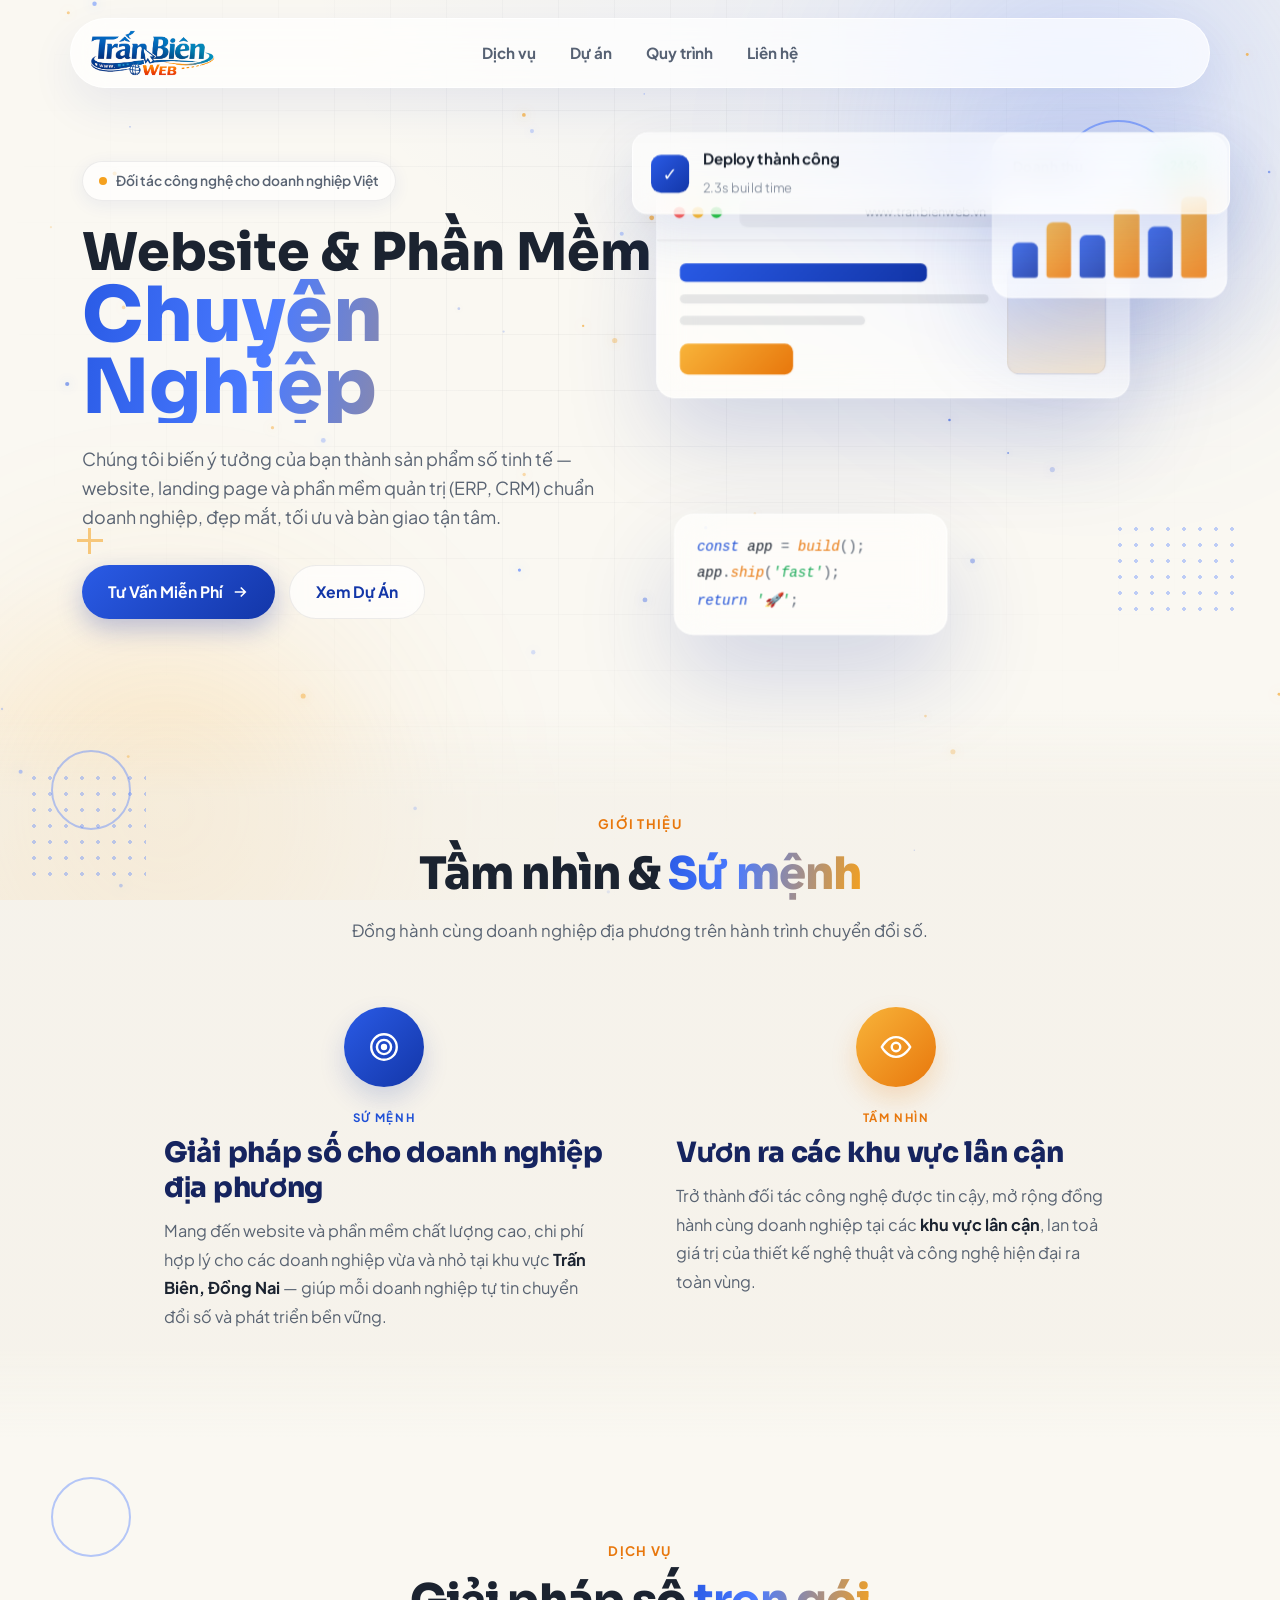
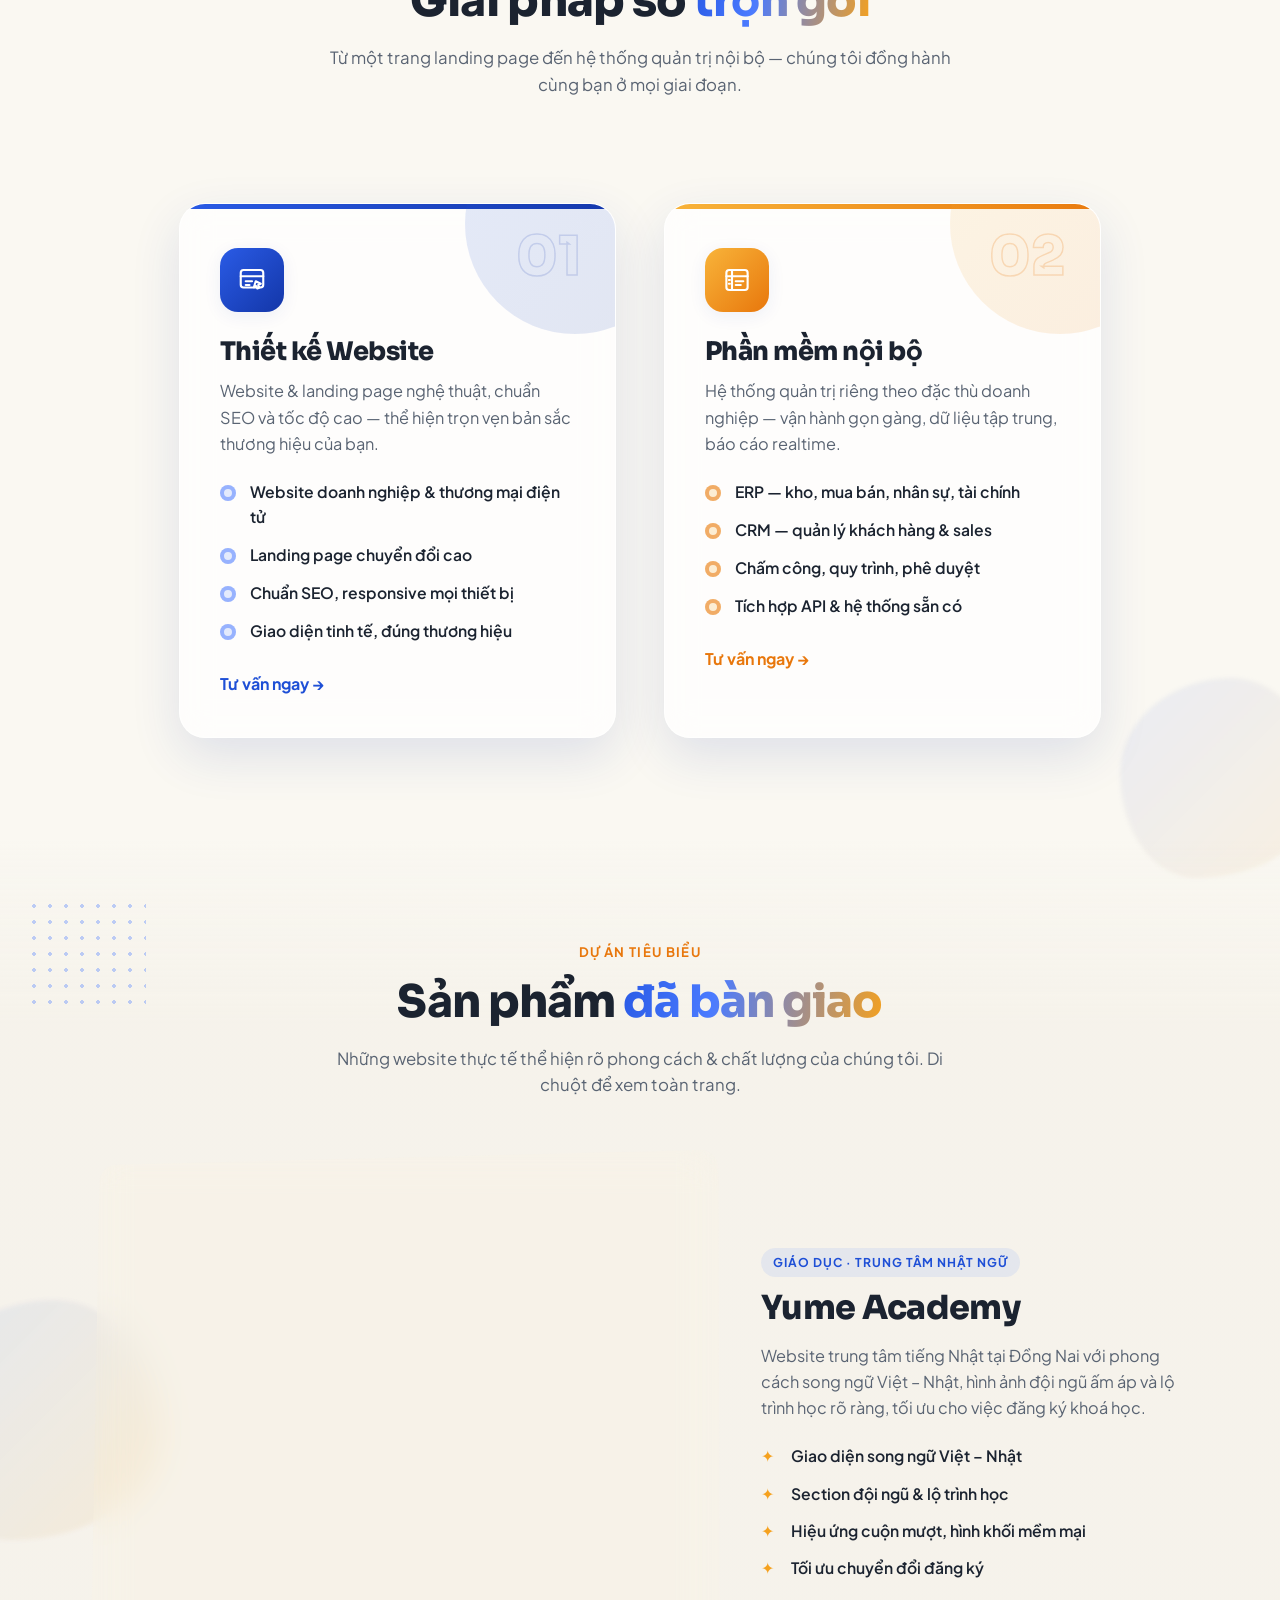
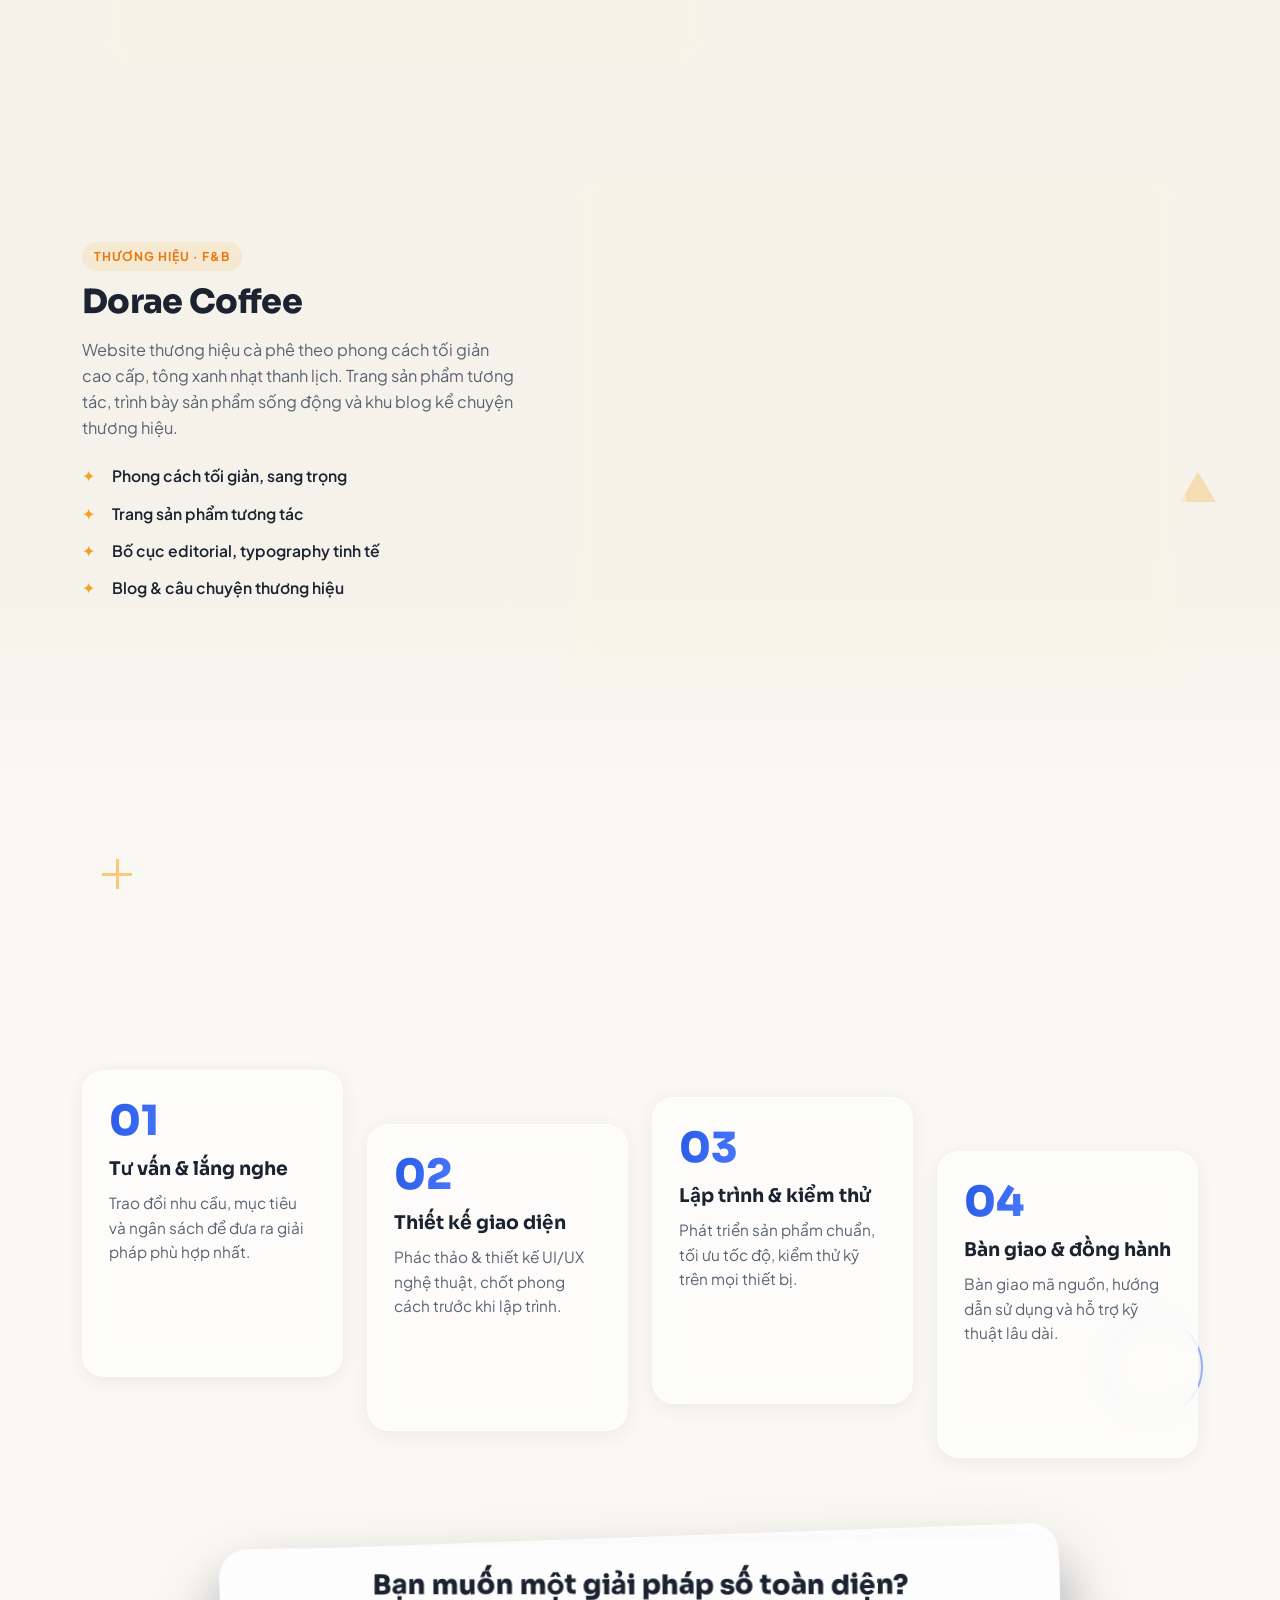
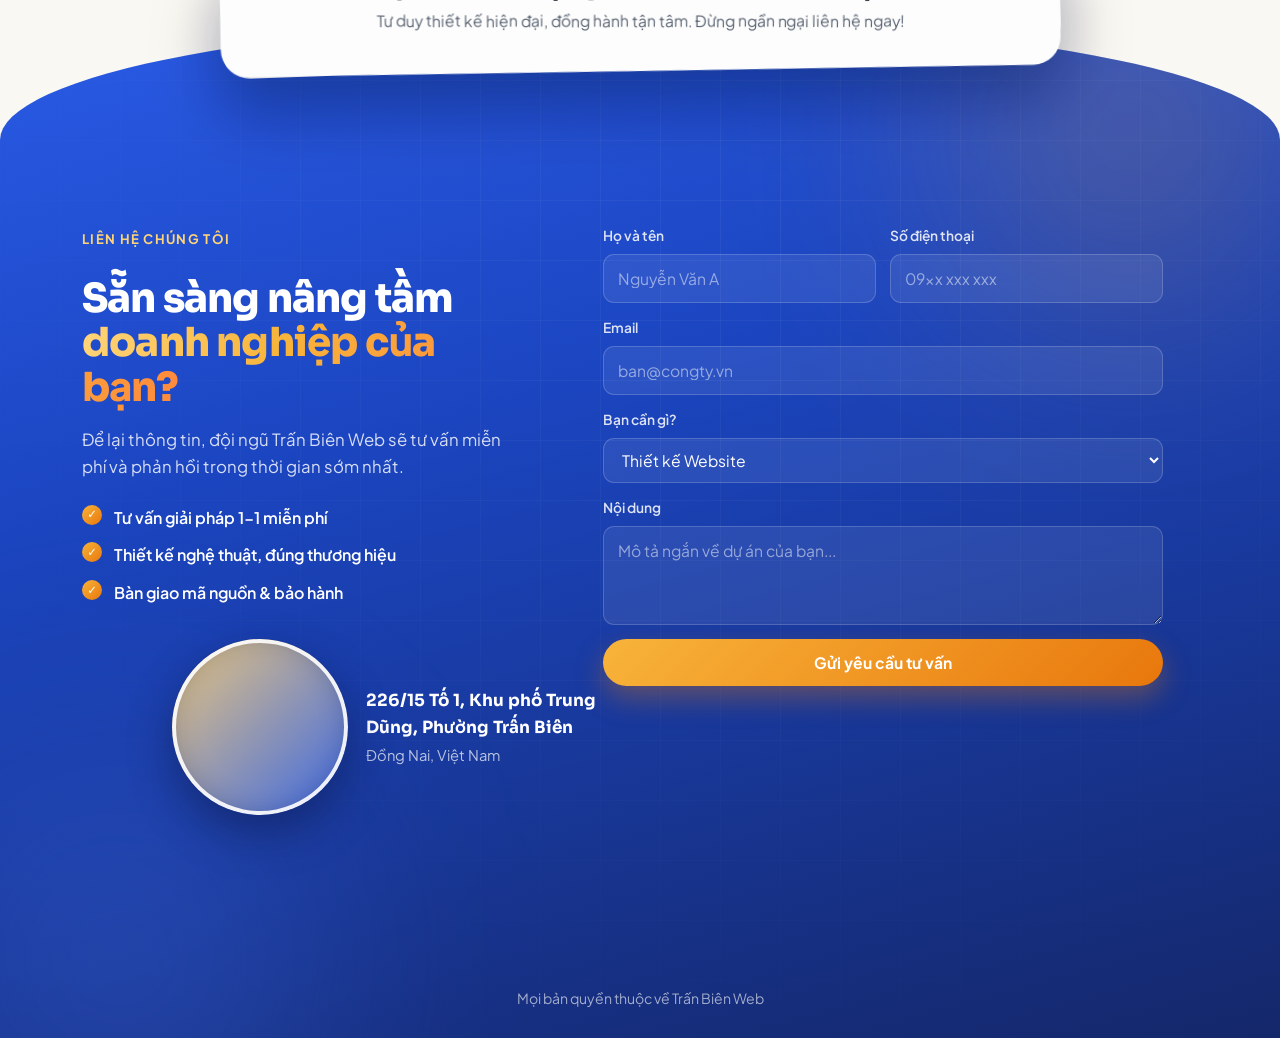
==== commit c6865fff: "Upgrade Icon Website" ====
--- a/index.html
+++ b/index.html
@@ -21,7 +21,7 @@
   <!-- Styles -->
   <link rel="preload" as="image" href="assets/sidebar-art.jpg" media="(max-width: 991px)" />
   <link rel="stylesheet" href="css/style.css?v=20260619-sidebar-list" />
-  <link rel="icon" type="image/png" href="assets/logo.png" />
+  <link rel="icon" type="image/png" href="assets/TranBienWeb Icon.png" />
 </head>
 <body>
 
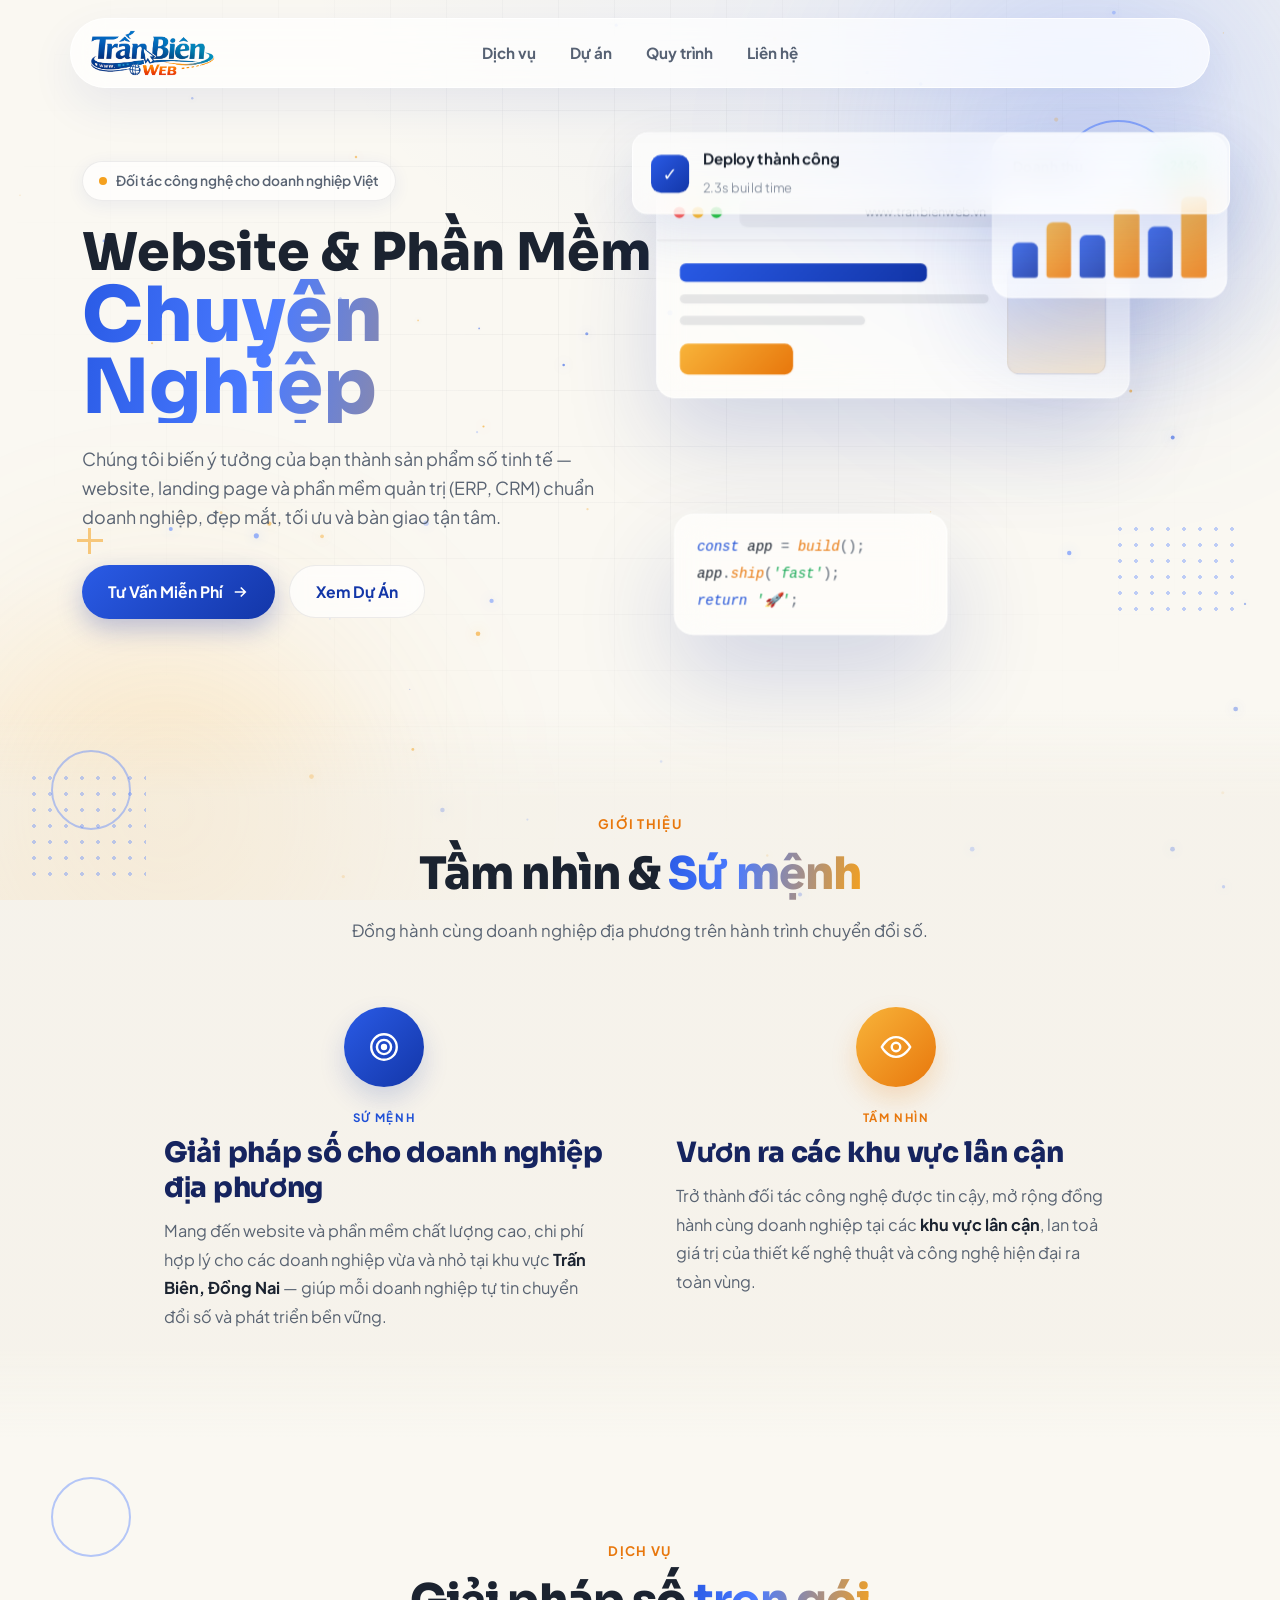
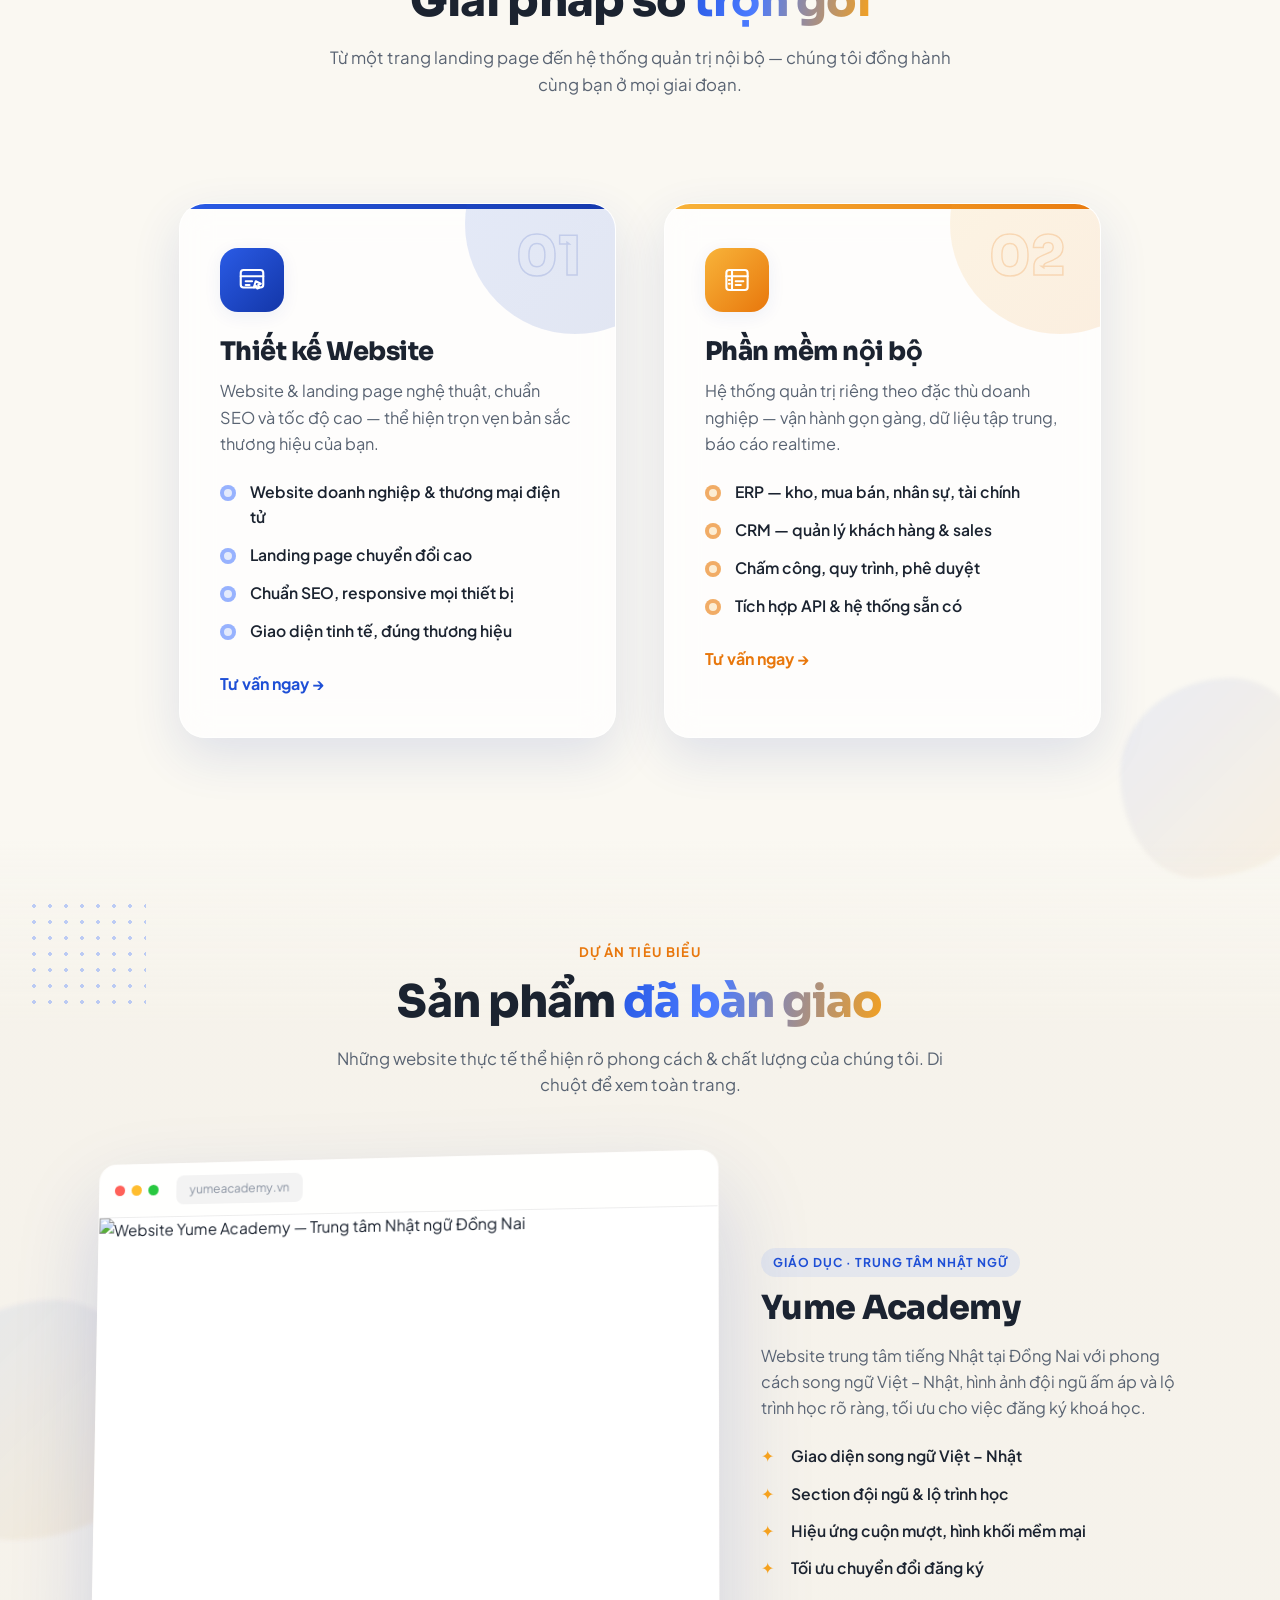
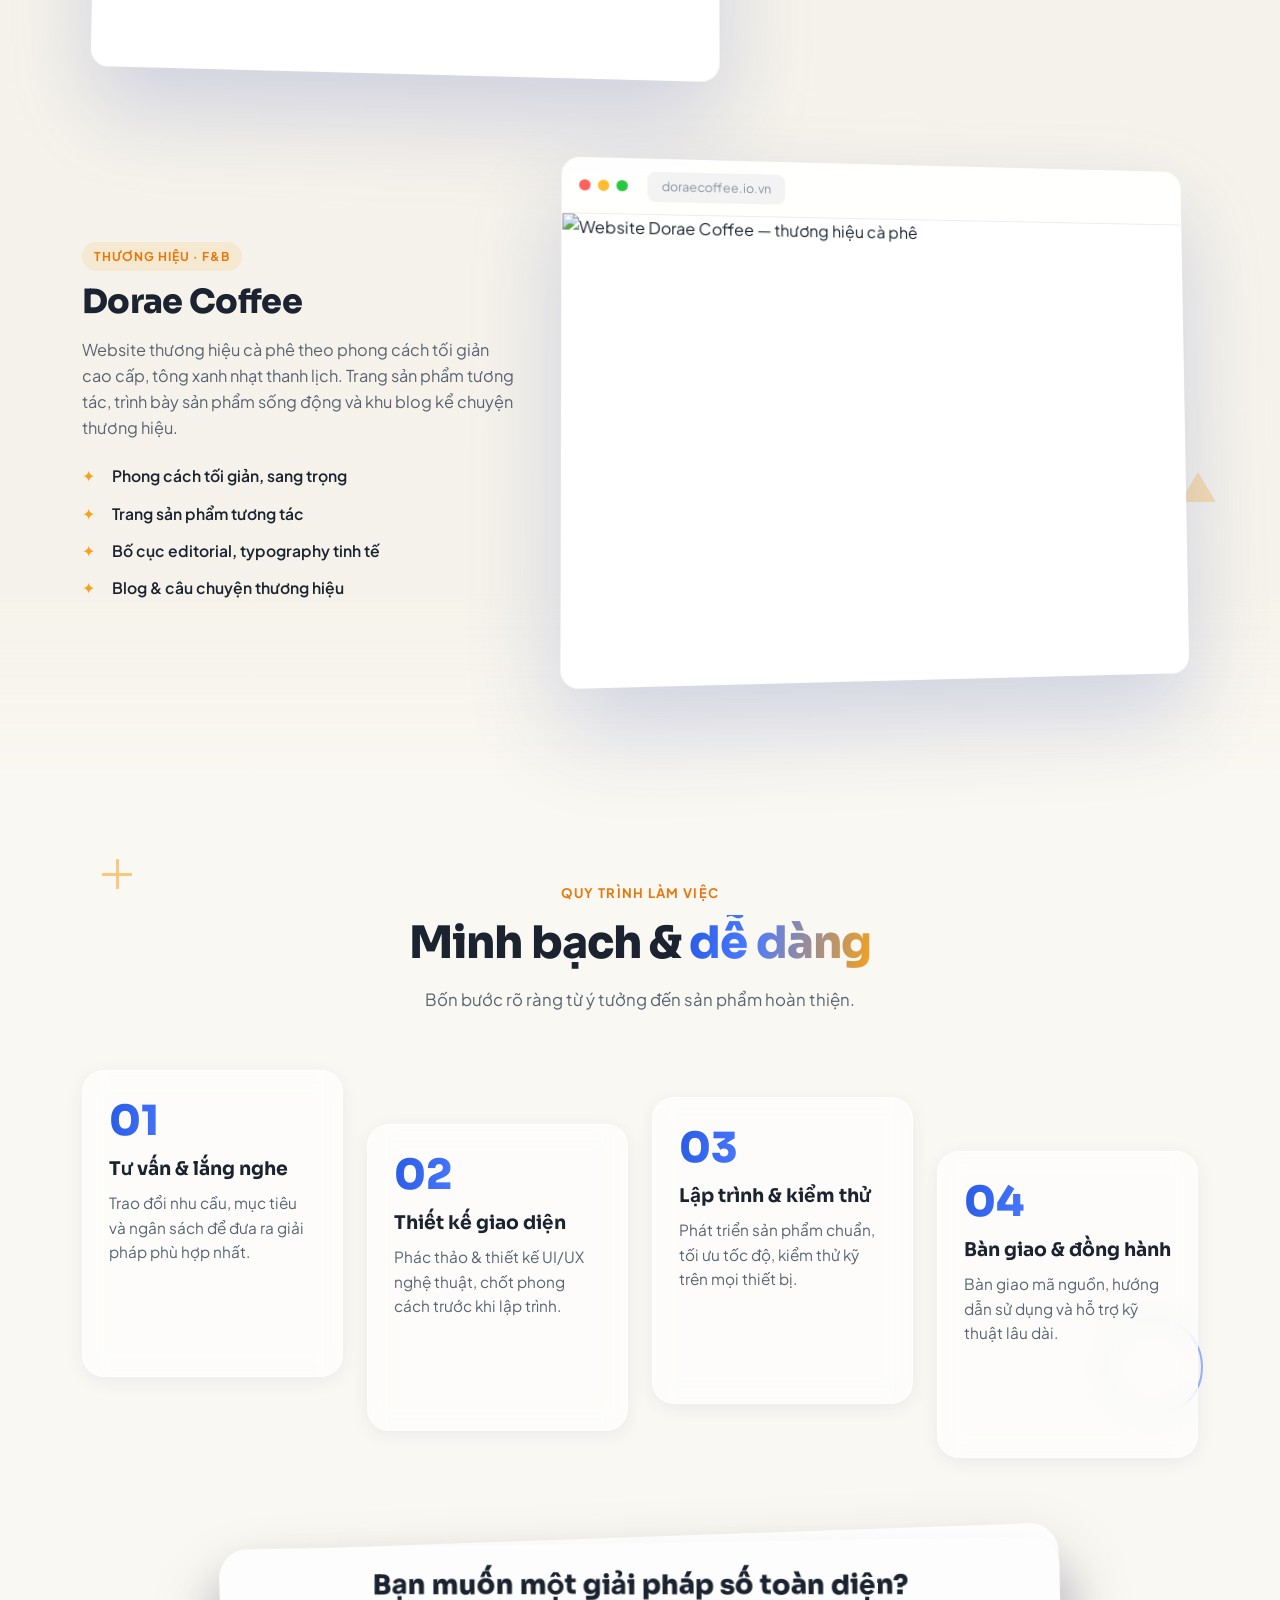
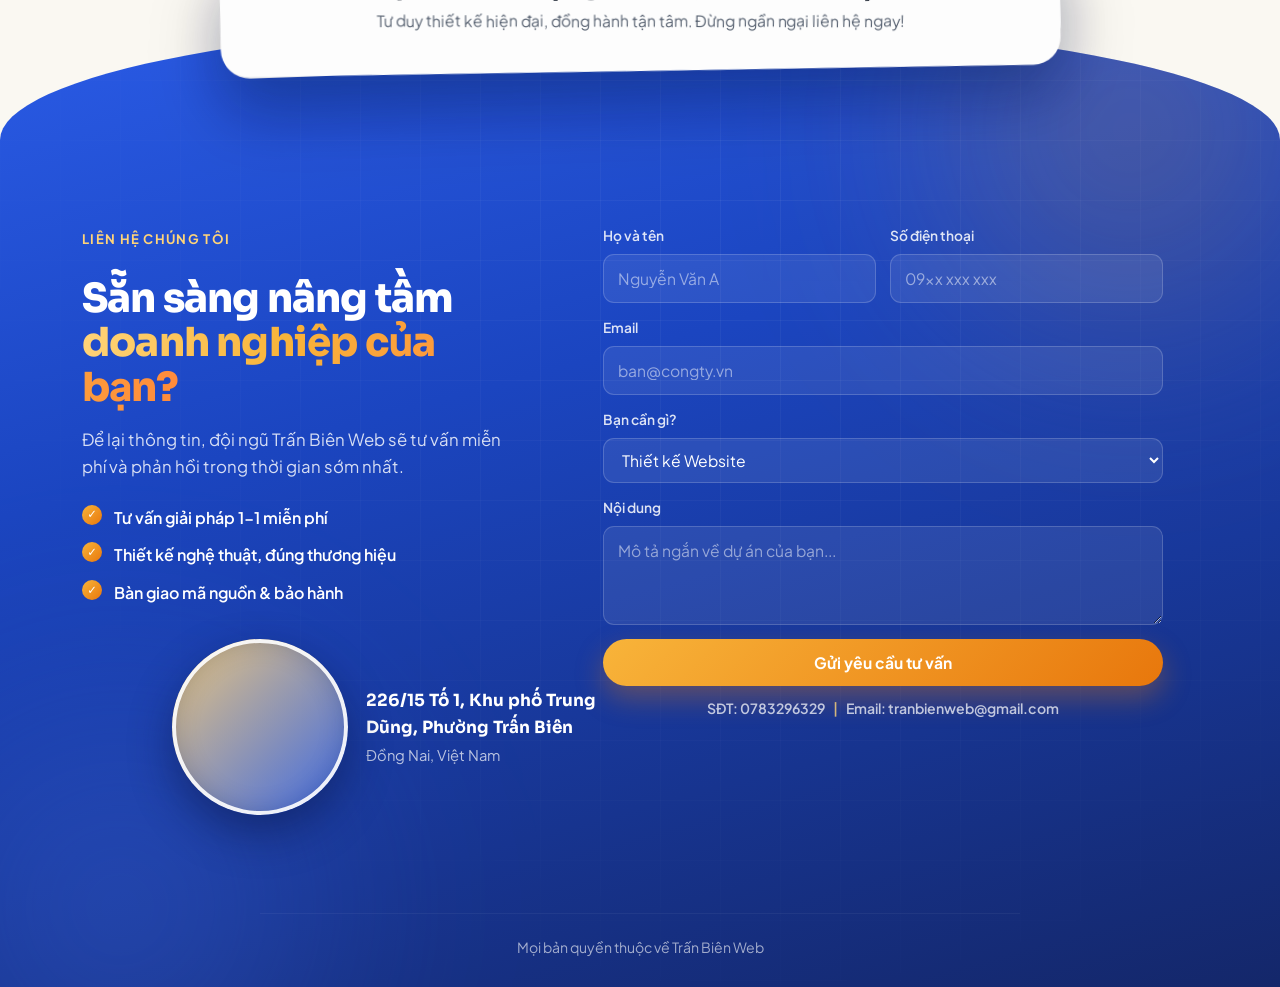
==== commit 8a4f78c5: "Upgrade Website" ====
--- a/index.html
+++ b/index.html
@@ -20,7 +20,7 @@
 
   <!-- Styles -->
   <link rel="preload" as="image" href="assets/sidebar-art.jpg" media="(max-width: 991px)" />
-  <link rel="stylesheet" href="css/style.css?v=20260619-sidebar-list" />
+  <link rel="stylesheet" href="css/style.css?v=20260620-article-detail" />
   <link rel="icon" type="image/png" href="assets/TranBienWeb Icon.png" />
 </head>
 <body>
@@ -352,6 +352,20 @@
       </div>
     </section>
 
+    <!-- ===== SEO ARTICLES ===== -->
+    <section class="section section--articles" id="articles" hidden>
+      <span class="shape shape--blob s12" aria-hidden="true"></span>
+      <span class="shape shape--dots s13" aria-hidden="true"></span>
+      <div class="container">
+        <div class="section__head reveal">
+          <span class="eyebrow">Góc kiến thức</span>
+          <h2 class="section__title">Bài viết <span class="grad-text">mới nhất</span></h2>
+          <p class="section__sub">Những chia sẻ ngắn gọn, thực tế về 3chuyển đổi số cho doanh nghiệp.</p>
+        </div>
+        <div class="article-grid" id="articleGrid" aria-live="polite"></div>
+      </div>
+    </section>
+
   </main>
   <!-- ===== CONTACT + FOOTER (khối gradient liền mạch) ===== -->
   <div class="darkzone">
@@ -394,7 +408,7 @@
           </div>
 
           <div class="col-lg-7 reveal">
-            <form class="form form--dark" id="contactForm" action="https://formspree.io/f/mzdqnpjz" method="POST" novalidate>
+            <form class="form form--dark" id="contactForm" action="https://formspree.io/f/maqzrkvb" method="POST" novalidate>
               <div class="form__row">
                 <label>Họ và tên
                   <input type="text" name="name" placeholder="Nguyễn Văn A" required />
@@ -416,6 +430,7 @@
                 <textarea name="message" rows="3" placeholder="Mô tả ngắn về dự án của bạn..."></textarea>
               </label>
               <button type="submit" class="btn btn--gold btn--block">Gửi yêu cầu tư vấn</button>
+              <p class="form__contact-line">SĐT: 0783296329 <span>|</span> Email: tranbienweb@gmail.com</p>
               <p class="form__note" id="formNote" hidden>✓ Cảm ơn bạn! Chúng tôi sẽ liên hệ sớm nhất.</p>
             </form>
           </div>
@@ -426,6 +441,7 @@
     <!-- footer merged into gradient -->
     <footer class="footer">
       <div class="container">
+        <hr class="footer__line" />
         <div class="footer__bottom footer__bottom--center">
           <span>Mọi bản quyền thuộc về Trấn Biên Web</span>
         </div>
@@ -433,6 +449,8 @@
     </footer>
   </div>
 
+  <script src="js/admin-config.js?v=20260620-seo-admin-api-fixed"></script>
+  <script src="js/articles.js?v=20260620-fetch"></script>
   <script src="js/main.js?v=20260619-sidebar-refresh"></script>
 </body>
 </html>
--- a/css/style.css
+++ b/css/style.css
@@ -553,6 +553,177 @@
   .steps > [class*="col"]:nth-child(4) .step { margin-top: 81px; }
 }
 
+/* ===== SEO article cards ===== */
+.section--articles {
+  position: relative;
+  padding-top: 40px;
+  padding-bottom: 30px;
+}
+.article-grid {
+  display: grid;
+  grid-template-columns: repeat(3, minmax(0, 1fr));
+  gap: 22px;
+}
+.article-card {
+  display: block;
+  color: inherit;
+  height: 100%;
+  overflow: hidden;
+  border-radius: var(--radius);
+  background:
+    linear-gradient(180deg, rgba(255,255,255,0.84), rgba(255,255,255,0.62)),
+    rgba(255,255,255,0.76);
+  border: 1px solid rgba(255,255,255,0.78);
+  box-shadow: var(--shadow-sm);
+  backdrop-filter: blur(14px) saturate(140%);
+  transition: transform .36s var(--ease), box-shadow .36s var(--ease);
+}
+.article-card:hover { transform: translateY(-7px); box-shadow: var(--shadow-md); }
+.article-card__media {
+  position: relative;
+  aspect-ratio: 16 / 10;
+  overflow: hidden;
+  background: linear-gradient(135deg, rgba(42,91,230,0.14), rgba(245,161,30,0.18));
+}
+.article-card__media img {
+  width: 100%;
+  height: 100%;
+  object-fit: cover;
+  transform: scale(1.02);
+  transition: transform .45s var(--ease);
+}
+.article-card:hover .article-card__media img { transform: scale(1.07); }
+.article-card__placeholder {
+  width: 100%;
+  height: 100%;
+  background:
+    radial-gradient(circle at 18% 18%, rgba(255,212,121,0.65), transparent 34%),
+    radial-gradient(circle at 78% 18%, rgba(75,123,255,0.42), transparent 30%),
+    linear-gradient(135deg, #F7F2E9, #DDE7FF);
+}
+.article-card__score {
+  position: absolute;
+  right: 14px;
+  bottom: 14px;
+  display: inline-flex;
+  align-items: center;
+  min-height: 30px;
+  padding: 5px 11px;
+  border-radius: 999px;
+  color: #fff;
+  background: var(--grad-gold);
+  box-shadow: 0 10px 22px rgba(232,119,12,0.28);
+  font-size: 0.78rem;
+  font-weight: 800;
+}
+.article-card__body {
+  display: grid;
+  gap: 10px;
+  padding: 20px;
+}
+.article-card__meta {
+  display: block;
+  color: var(--blue);
+  font-size: 0.78rem;
+  font-weight: 800;
+  text-transform: uppercase;
+  letter-spacing: .06em;
+}
+.article-card h3 {
+  margin: 0;
+  font-family: var(--font-head);
+  font-size: 1.12rem;
+  line-height: 1.35;
+  color: var(--ink);
+}
+.article-card p {
+  margin: 0;
+  color: var(--gray);
+  font-size: 0.92rem;
+  line-height: 1.65;
+  display: -webkit-box;
+  -webkit-line-clamp: 3;
+  -webkit-box-orient: vertical;
+  overflow: hidden;
+}
+
+/* ===== Article detail page ===== */
+.post { padding: 140px 0 90px; position: relative; }
+.post__inner { max-width: 820px; margin: 0 auto; }
+.post__back {
+  display: inline-flex; align-items: center; gap: 7px;
+  font-weight: 700; font-size: 0.9rem; color: var(--blue);
+  margin-bottom: 22px; transition: gap .25s, color .25s;
+}
+.post__back:hover { gap: 12px; color: var(--blue-deep); }
+.post__crumb {
+  display: inline-block; font-size: 0.74rem; font-weight: 800;
+  letter-spacing: .08em; text-transform: uppercase; color: var(--gold-deep);
+  background: rgba(245,161,30,0.12); padding: 6px 14px; border-radius: 100px;
+  margin-bottom: 18px;
+}
+.post__title {
+  font-family: var(--font-head); font-weight: 800;
+  font-size: clamp(1.9rem, 4.2vw, 2.85rem); line-height: 1.18;
+  color: var(--ink); margin: 0 0 16px;
+}
+.post__meta {
+  display: flex; flex-wrap: wrap; align-items: center; gap: 8px 16px;
+  color: var(--gray); font-size: 0.92rem; font-weight: 600; margin-bottom: 30px;
+}
+.post__meta span { display: inline-flex; align-items: center; gap: 6px; }
+.post__meta .post__chip { color: var(--blue); }
+.post__cover {
+  border-radius: var(--radius); overflow: hidden;
+  box-shadow: var(--shadow-md); margin: 0 0 38px;
+  background: linear-gradient(135deg, rgba(42,91,230,0.12), rgba(245,161,30,0.16));
+}
+.post__cover img { width: 100%; height: auto; display: block; }
+.post__body { font-size: 1.07rem; line-height: 1.8; color: #2A3340; }
+.post__body > *:first-child { margin-top: 0; }
+.post__body h2 {
+  font-family: var(--font-head); font-weight: 800;
+  font-size: clamp(1.4rem, 2.6vw, 1.7rem); line-height: 1.3;
+  color: var(--ink); margin: 42px 0 16px;
+}
+.post__body h3 {
+  font-family: var(--font-head); font-weight: 700;
+  font-size: clamp(1.18rem, 2vw, 1.34rem); line-height: 1.35;
+  color: var(--ink); margin: 32px 0 14px;
+}
+.post__body p { margin: 0 0 20px; }
+.post__body a { color: var(--blue); font-weight: 600; text-decoration: underline; text-underline-offset: 3px; }
+.post__body a:hover { color: var(--gold-deep); }
+.post__body strong { color: var(--ink); }
+.post__body img {
+  width: 100%; height: auto; border-radius: var(--radius-sm);
+  box-shadow: var(--shadow-sm); margin: 26px 0;
+}
+.post__body ul { margin: 0 0 22px; padding: 0; display: grid; gap: 10px; }
+.post__body ul li { position: relative; padding-left: 28px; }
+.post__body ul li::before {
+  content: ''; position: absolute; left: 4px; top: 11px;
+  width: 8px; height: 8px; border-radius: 50%; background: var(--grad-gold);
+}
+.post__body blockquote {
+  margin: 26px 0; padding: 18px 24px;
+  border-left: 4px solid var(--gold);
+  background: rgba(245,161,30,0.08); border-radius: 0 var(--radius-sm) var(--radius-sm) 0;
+  color: var(--ink); font-style: italic;
+}
+.post__cta {
+  margin-top: 48px; padding: 32px; text-align: center;
+  border-radius: var(--radius); background: var(--grad-blue);
+  color: #fff; box-shadow: var(--shadow-md);
+}
+.post__cta h3 { font-family: var(--font-head); font-weight: 800; font-size: 1.4rem; margin: 0 0 8px; color: #fff; }
+.post__cta p { margin: 0 0 20px; opacity: 0.9; }
+.post__state { text-align: center; padding: 80px 20px; color: var(--gray); font-size: 1.05rem; }
+@media (max-width: 575px) {
+  .post { padding: 110px 0 70px; }
+  .post__cta { padding: 26px 20px; }
+}
+
 /* ===== Contact circular map ===== */
 .map-wrap { display: flex; align-items: center; gap: 18px; margin-top: 32px; }
 .map-circle {
@@ -704,6 +875,22 @@
 .form--dark .form__row { gap: 14px; }
 .form--dark textarea { min-height: 96px; }
 .form--dark .btn { padding: 12px 22px; }
+.form__contact-line {
+  display: flex;
+  align-items: center;
+  justify-content: center;
+  gap: 8px;
+  flex-wrap: wrap;
+  margin: -2px 0 0;
+  color: rgba(255,255,255,0.72);
+  font-size: 0.88rem;
+  font-weight: 600;
+  line-height: 1.45;
+  text-align: center;
+}
+.form__contact-line span {
+  color: rgba(255,212,121,0.8);
+}
 .form--dark input::placeholder, .form--dark textarea::placeholder { color: rgba(255,255,255,0.5); }
 .form--dark input:focus, .form--dark select:focus, .form--dark textarea:focus {
   border-color: var(--gold); box-shadow: 0 0 0 4px rgba(245,161,30,0.2); background: rgba(255,255,255,0.12);
@@ -736,6 +923,17 @@
 .darkzone .footer a:hover { color: #FFD479; }
 .darkzone .footer__contact { color: rgba(255,255,255,0.72); }
 .darkzone .footer__bottom { border-top: none; color: rgba(255,255,255,0.6); }
+.footer__line {
+  width: min(760px, 100%);
+  height: 1px;
+  margin: 0 auto 22px;
+  border: 0;
+  background: rgba(255,255,255,0.18);
+}
+.footer__line + .footer__bottom {
+  margin-top: 0;
+  padding-top: 0;
+}
 .footer__bottom--center { justify-content: center; text-align: center; }
 .darkzone .footer .btn--gold { color: #fff; }
 
@@ -743,7 +941,17 @@
   .contact__banner { width: 100%; margin: -50px 0 48px; padding: 26px 24px; transform: none; border-radius: 22px; }
   .contact__banner::before { display: none; }
   .contact__banner-txt, .contact__banner .btn { transform: none; }
+  .form__contact-line { gap: 6px; font-size: 0.82rem; }
   .darkzone .map-circle { width: 150px; height: 150px; }
+}
+
+@media (max-width: 991px) {
+  .article-grid { grid-template-columns: repeat(2, minmax(0, 1fr)); }
+}
+
+@media (max-width: 640px) {
+  .article-grid { grid-template-columns: 1fr; }
+  .section--articles { padding-top: 20px; }
 }
 
 /* ===== Reveal animation ===== */
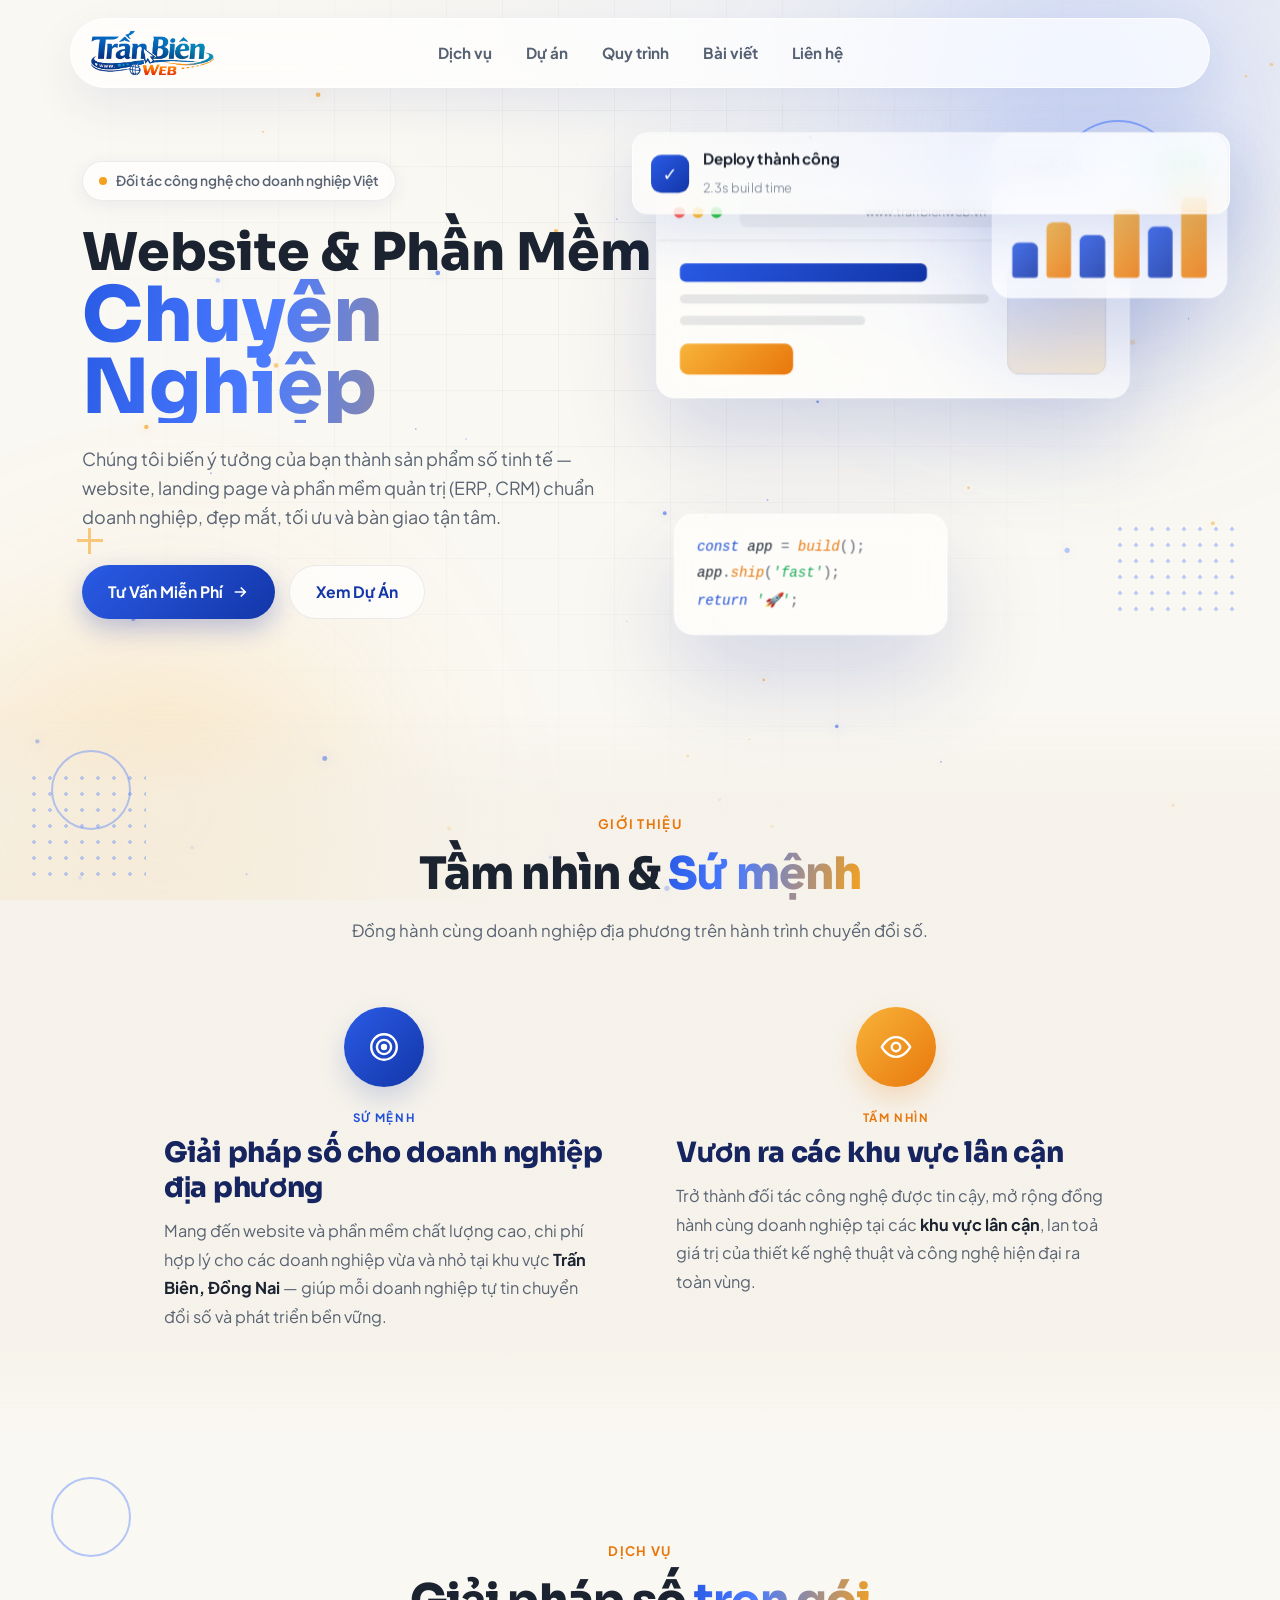
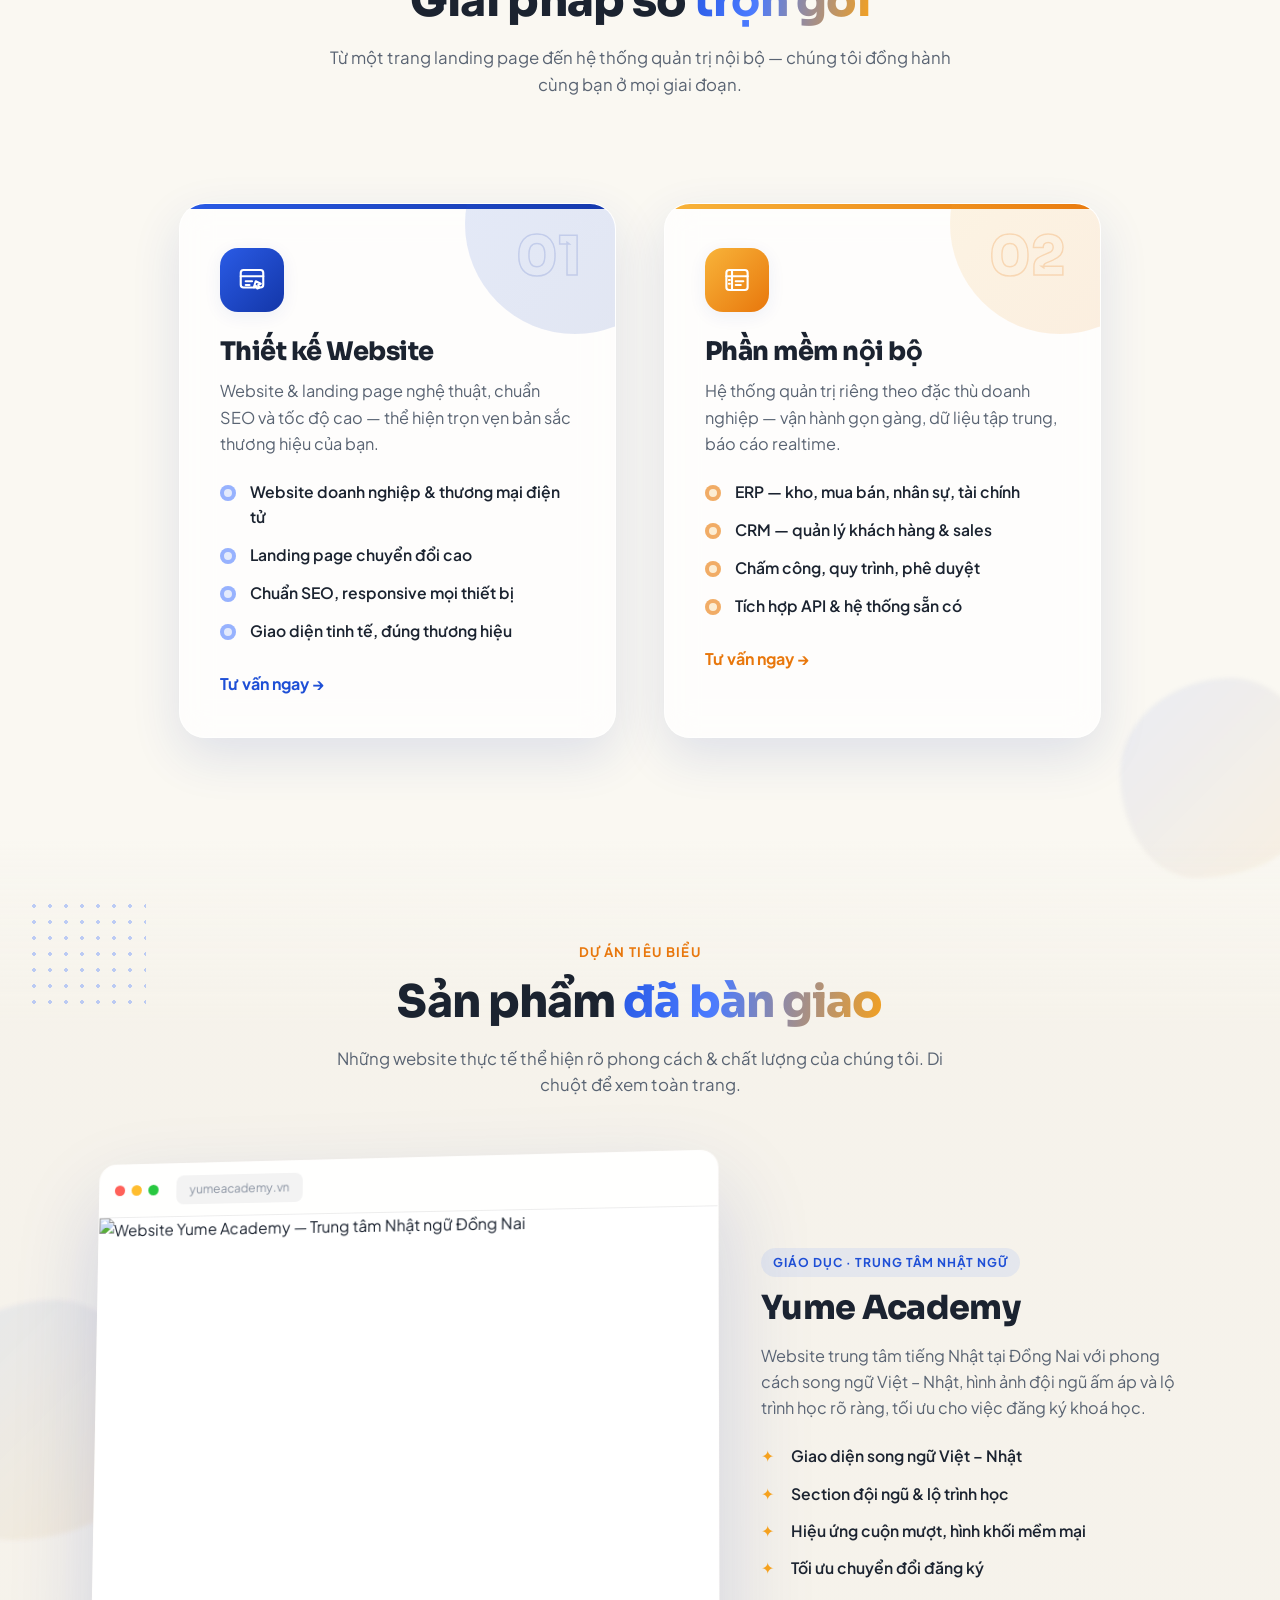
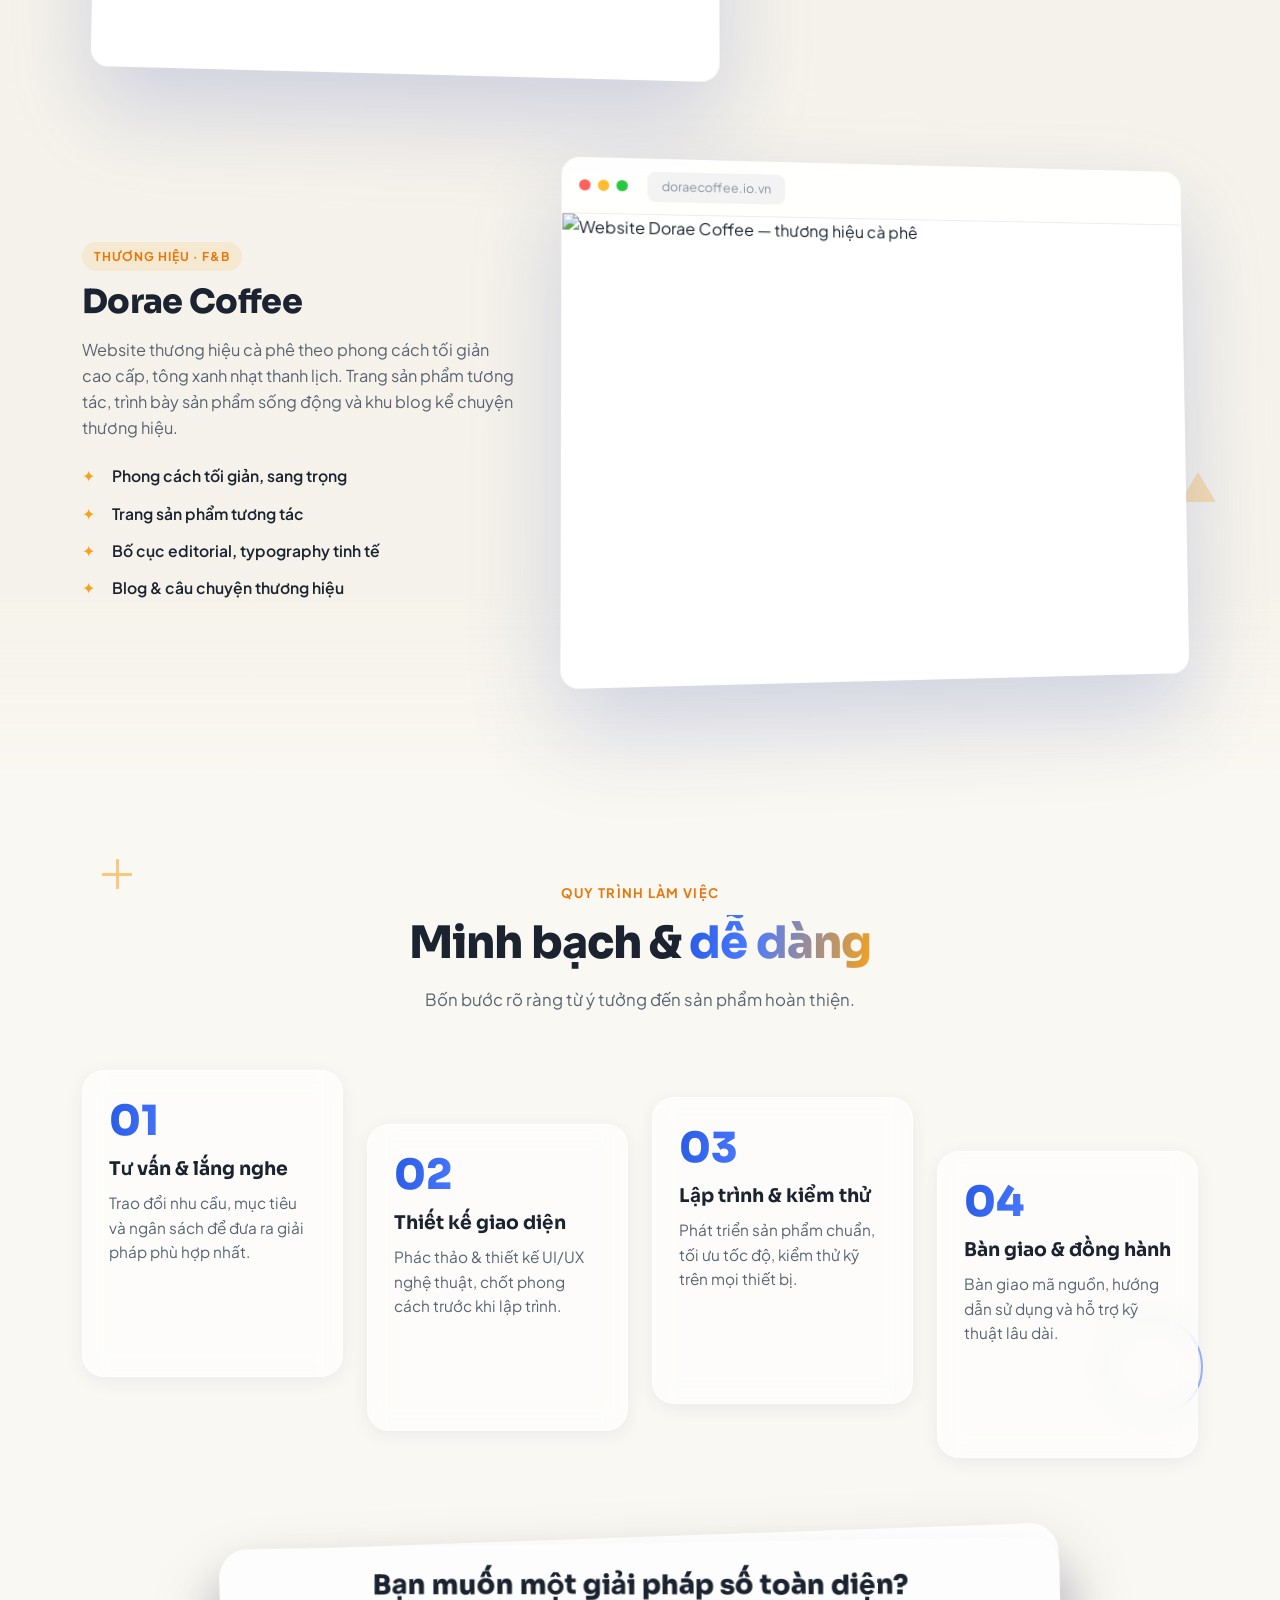
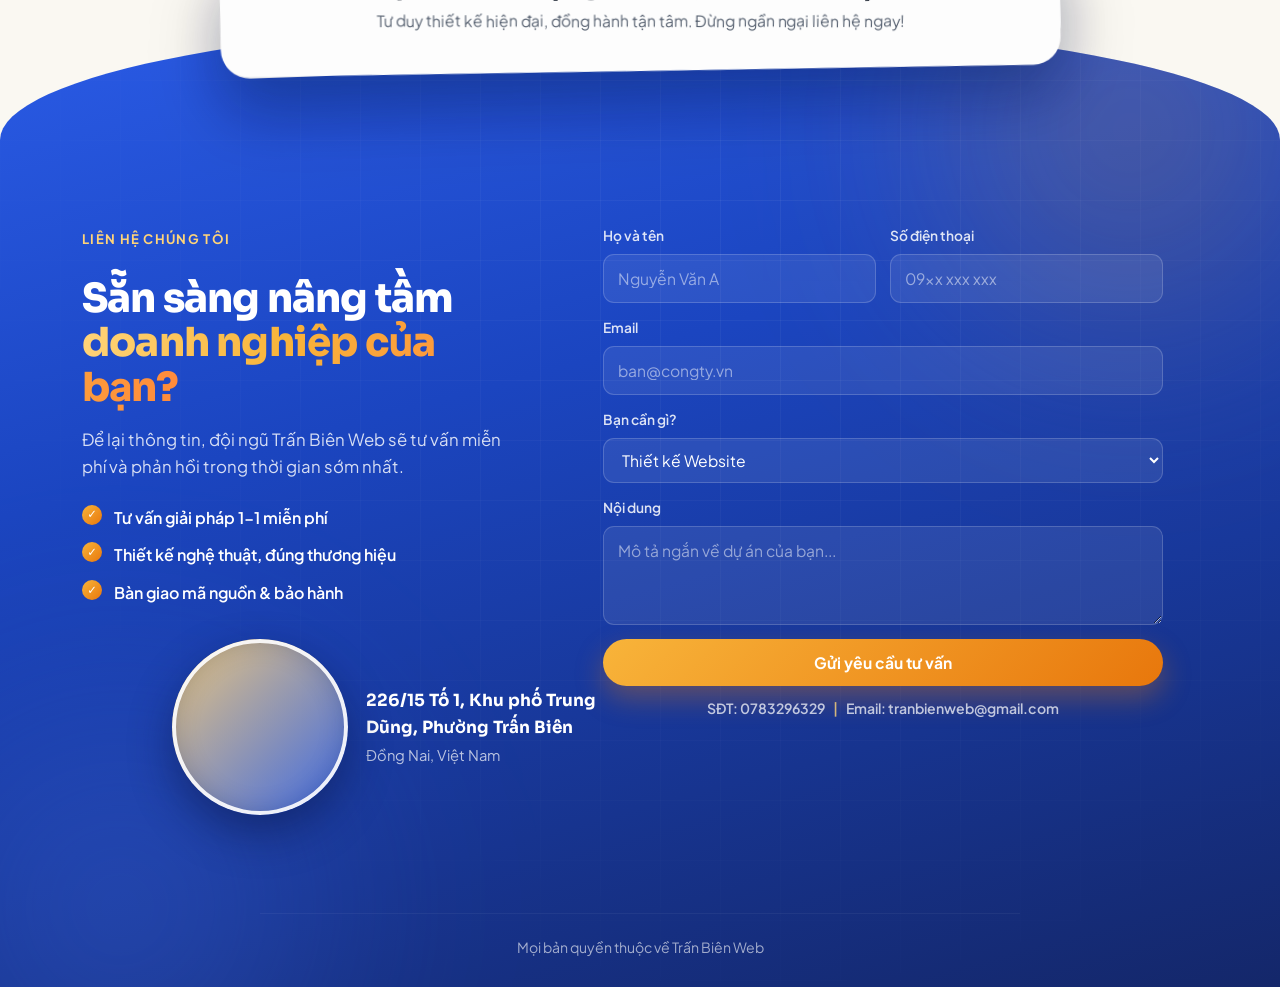
==== commit dcbccc78: "update header & sidebar" ====
--- a/index.html
+++ b/index.html
@@ -61,6 +61,7 @@
         <a href="#services">Dịch vụ</a>
         <a href="#portfolio">Dự án</a>
         <a href="#process">Quy trình</a>
+        <a href="#articles">Bài viết</a>
         <a href="#contact">Liên hệ</a>
       </nav>
 
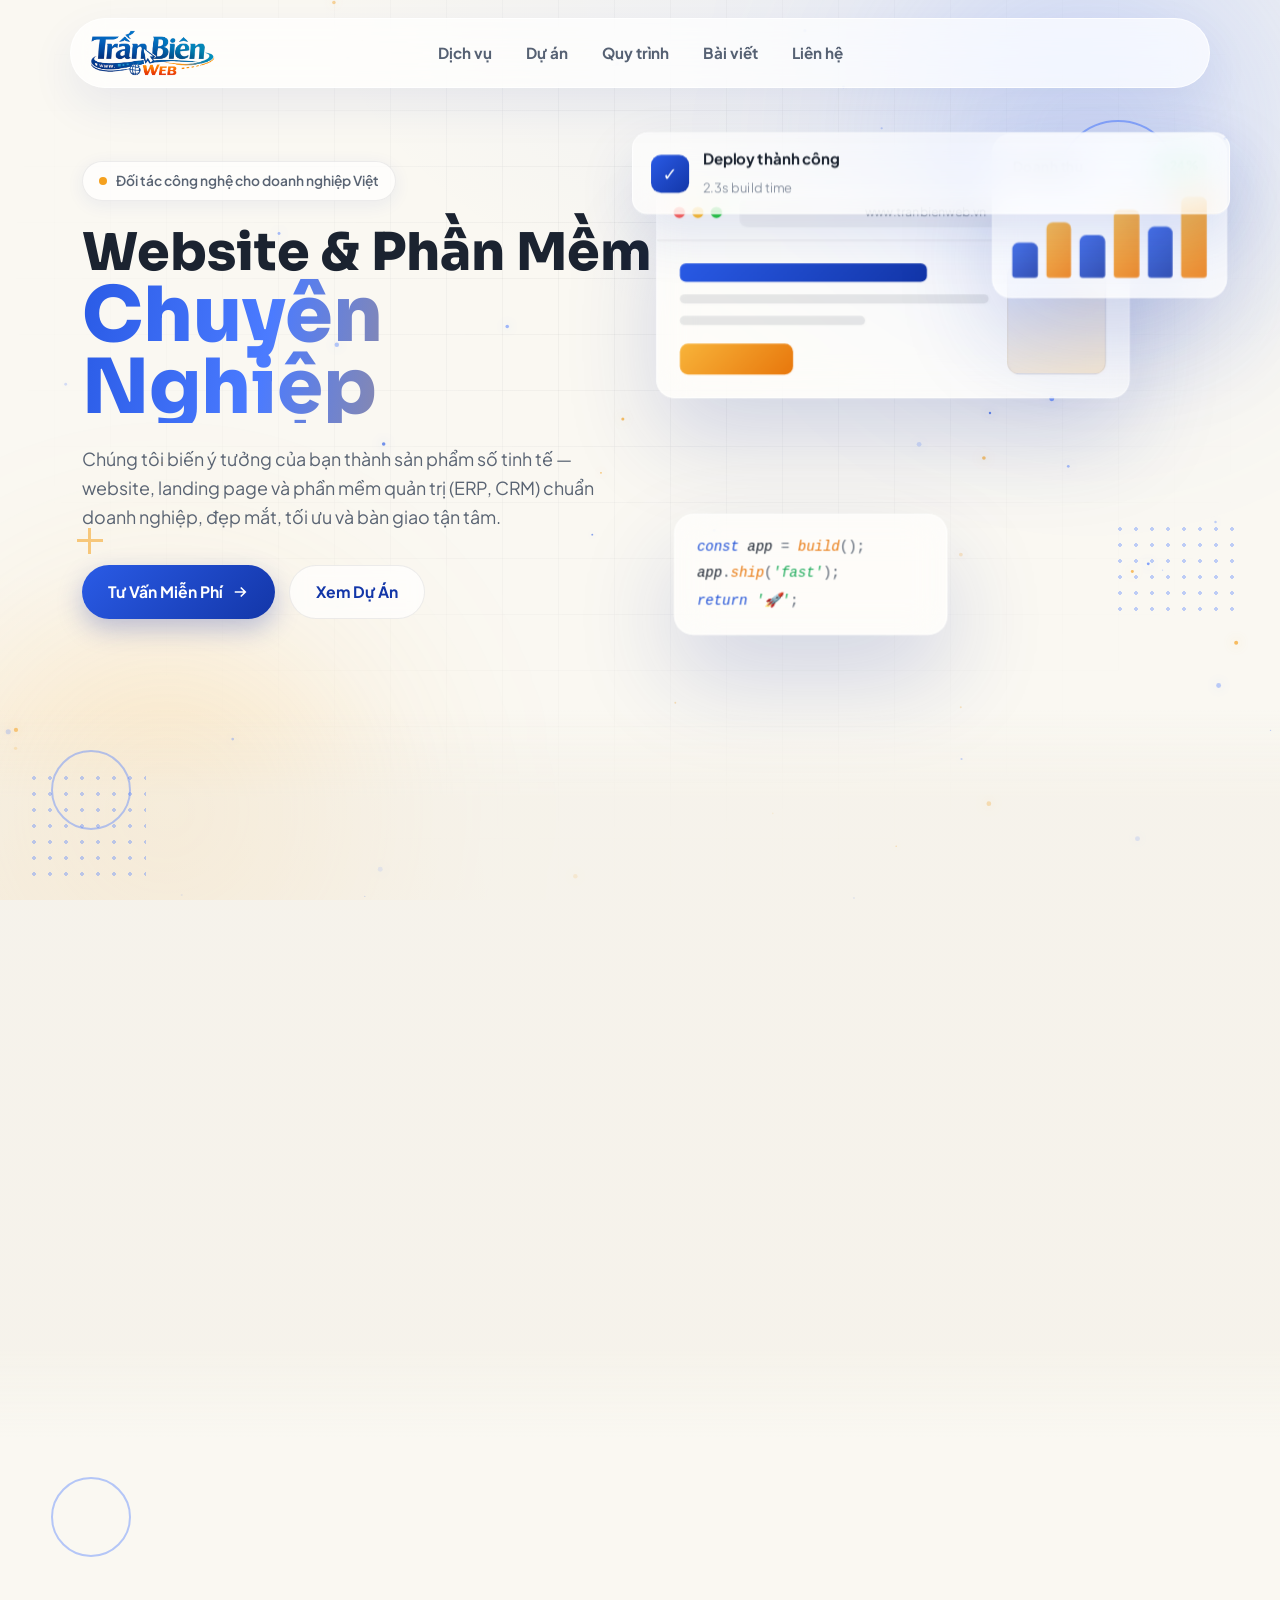
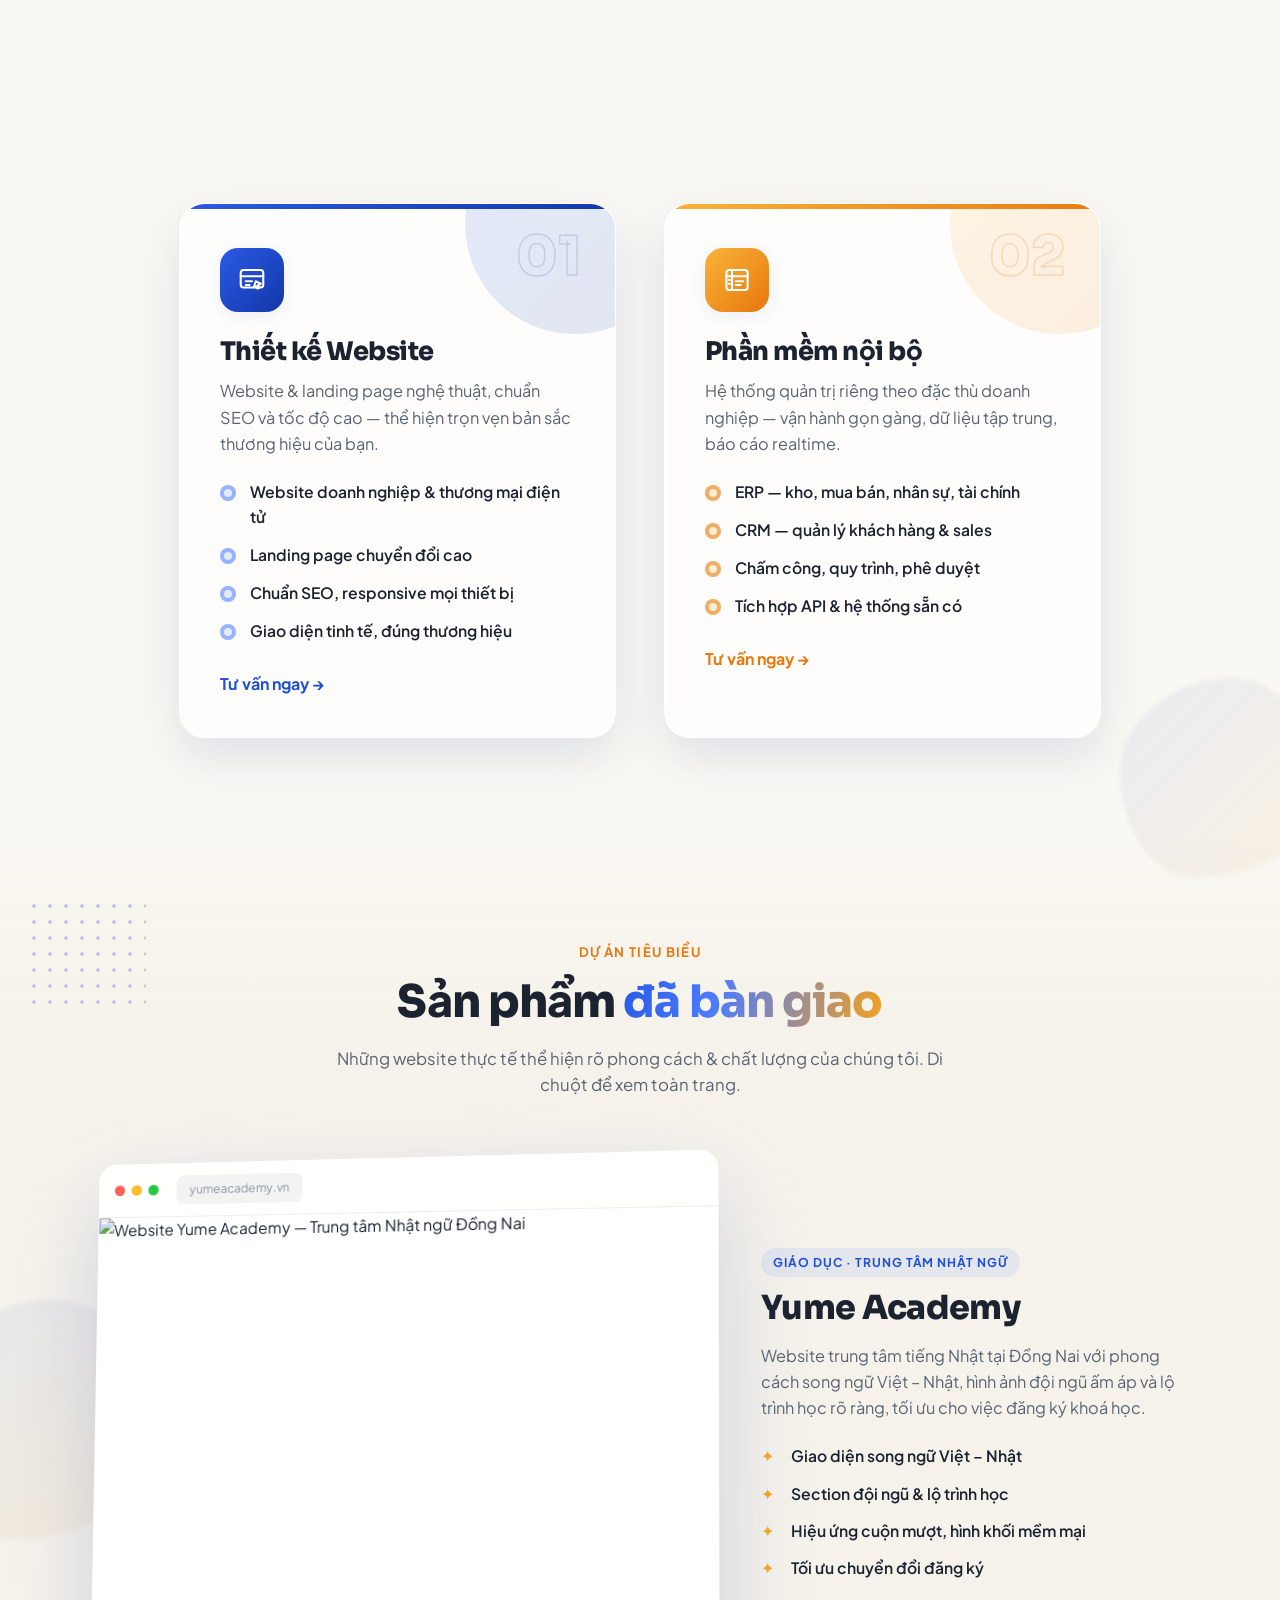
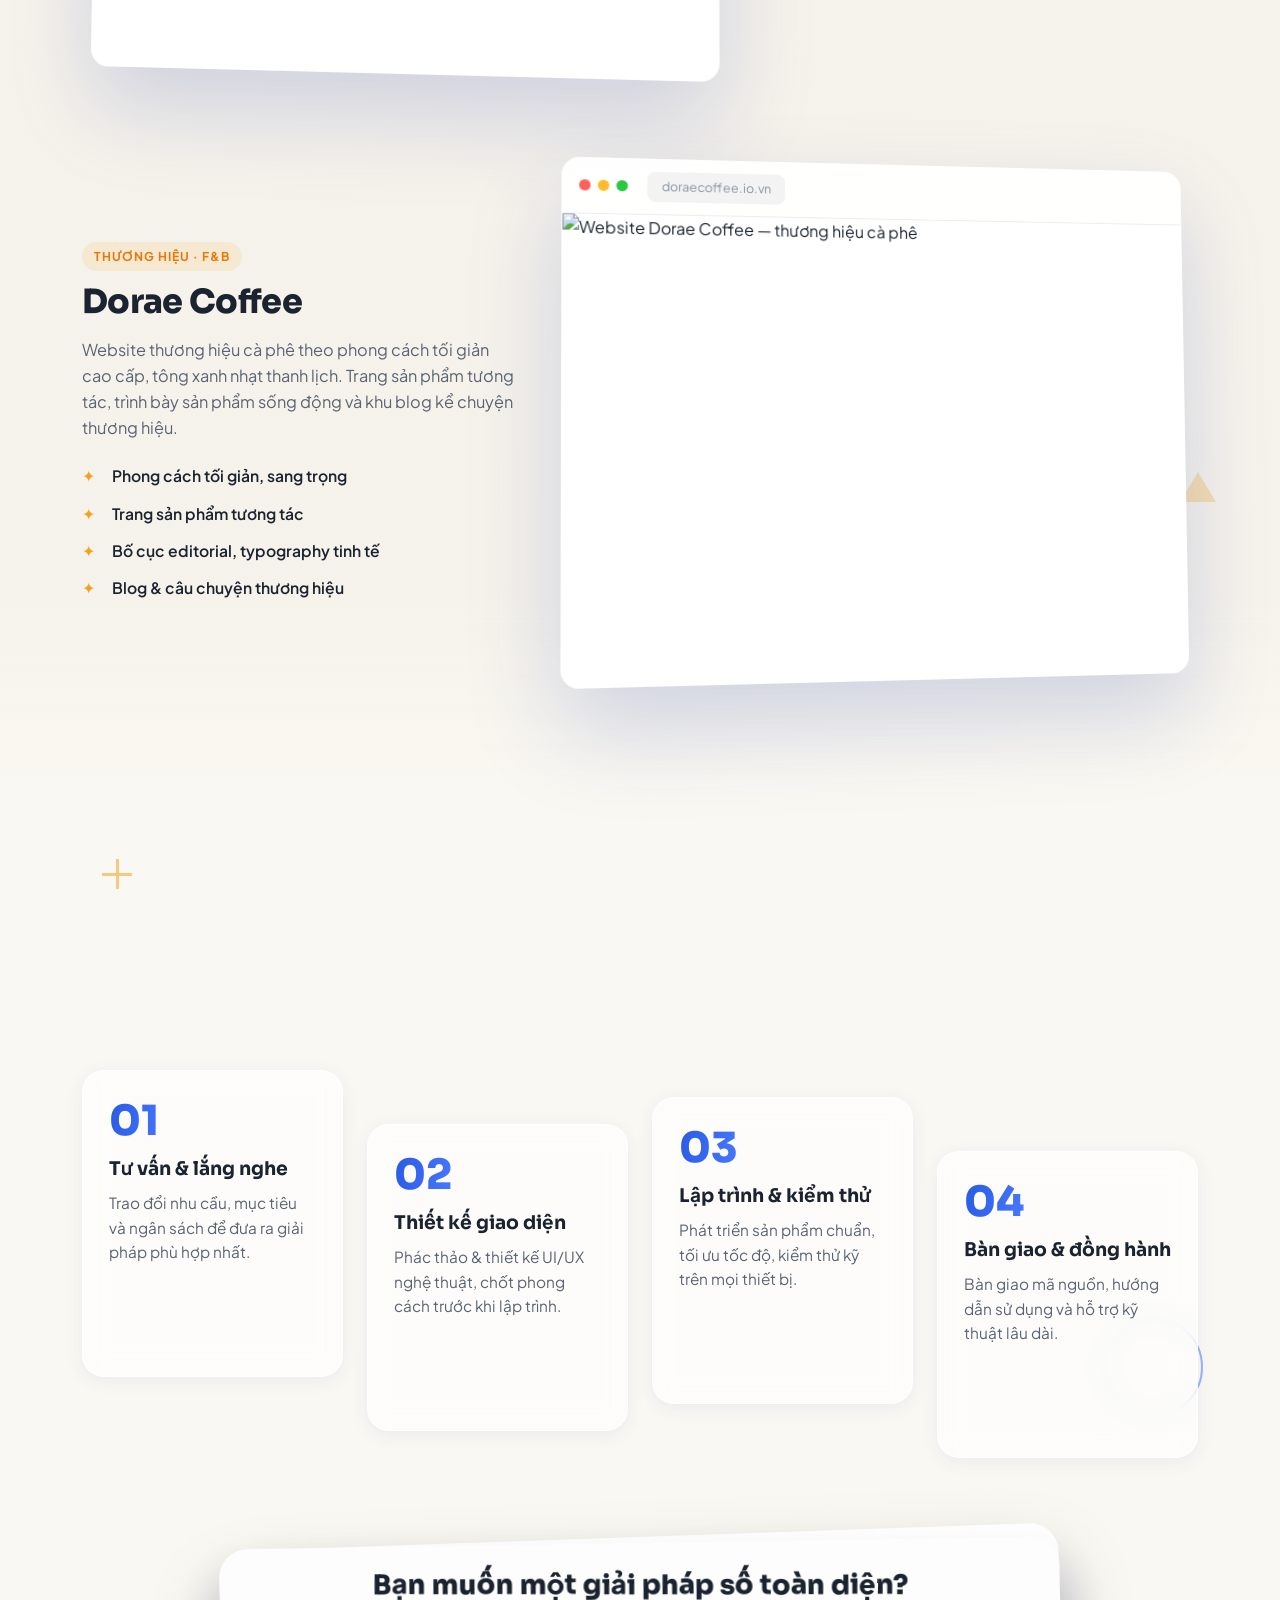
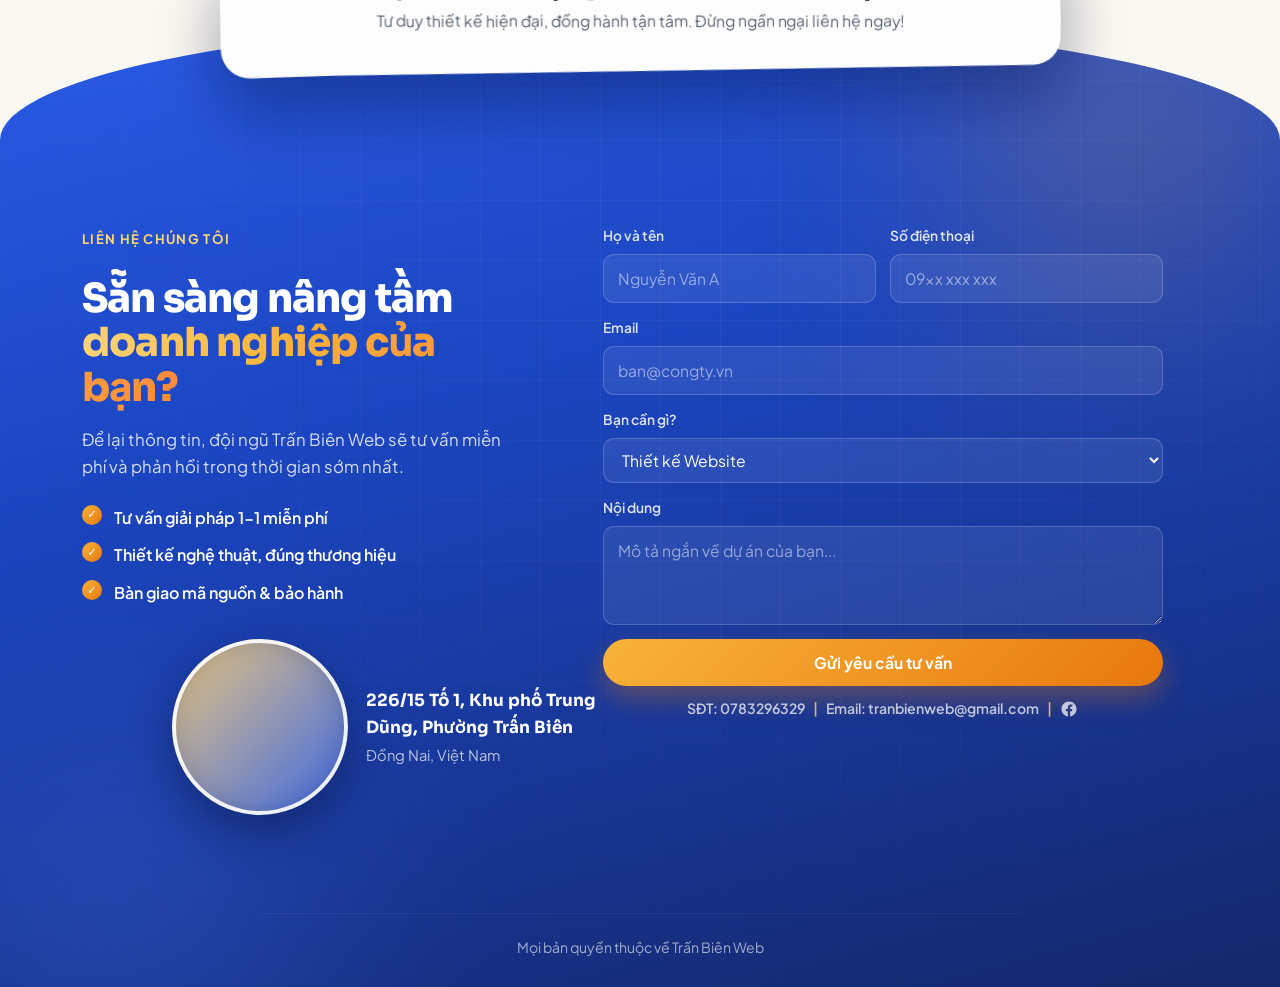
==== commit a578c3a4: "Add icon FB" ====
--- a/index.html
+++ b/index.html
@@ -431,7 +431,7 @@
                 <textarea name="message" rows="3" placeholder="Mô tả ngắn về dự án của bạn..."></textarea>
               </label>
               <button type="submit" class="btn btn--gold btn--block">Gửi yêu cầu tư vấn</button>
-              <p class="form__contact-line">SĐT: 0783296329 <span>|</span> Email: tranbienweb@gmail.com</p>
+              <p class="form__contact-line">SĐT: 0783296329 <span>|</span> Email: tranbienweb@gmail.com <span>|</span> <a class="form__contact-fb" href="https://www.facebook.com/profile.php?id=61590777944673" target="_blank" rel="noopener" aria-label="Facebook Fanpage"><svg viewBox="0 0 24 24" fill="currentColor" aria-hidden="true"><path d="M22 12.06C22 6.5 17.52 2 12 2S2 6.5 2 12.06c0 5.02 3.66 9.18 8.44 9.94v-7.03H7.9v-2.9h2.54V9.85c0-2.52 1.5-3.91 3.78-3.91 1.1 0 2.24.2 2.24.2v2.47h-1.26c-1.24 0-1.63.78-1.63 1.57v1.88h2.78l-.44 2.9h-2.34V22c4.78-.76 8.44-4.92 8.44-9.94z"/></svg></a></p>
               <p class="form__note" id="formNote" hidden>✓ Cảm ơn bạn! Chúng tôi sẽ liên hệ sớm nhất.</p>
             </form>
           </div>
--- a/css/style.css
+++ b/css/style.css
@@ -891,6 +891,14 @@
 .form__contact-line span {
   color: rgba(255,212,121,0.8);
 }
+.form__contact-fb {
+  display: inline-flex;
+  align-items: center;
+  color: rgba(255,255,255,0.72);
+  transition: color .25s, transform .25s;
+}
+.form__contact-fb svg { width: 18px; height: 18px; display: block; }
+.form__contact-fb:hover { color: var(--gold); transform: translateY(-1px); }
 .form--dark input::placeholder, .form--dark textarea::placeholder { color: rgba(255,255,255,0.5); }
 .form--dark input:focus, .form--dark select:focus, .form--dark textarea:focus {
   border-color: var(--gold); box-shadow: 0 0 0 4px rgba(245,161,30,0.2); background: rgba(255,255,255,0.12);
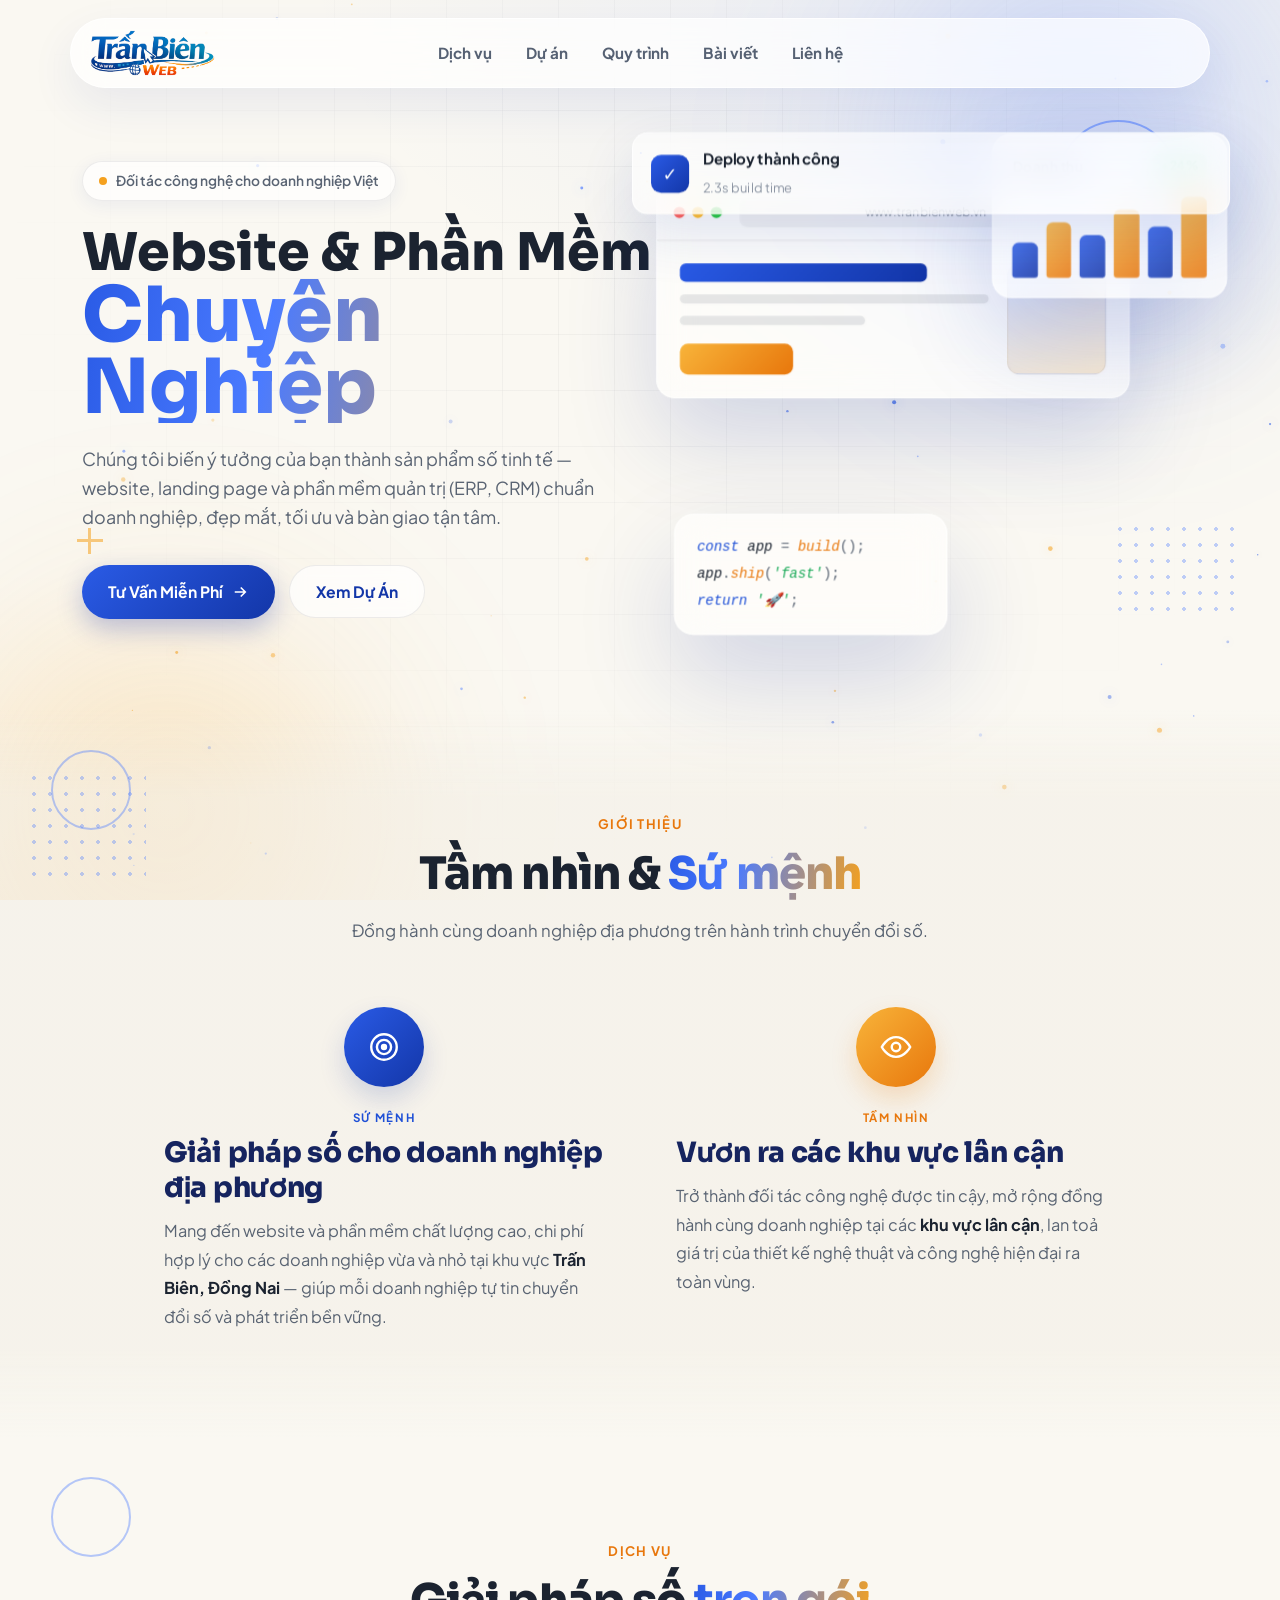
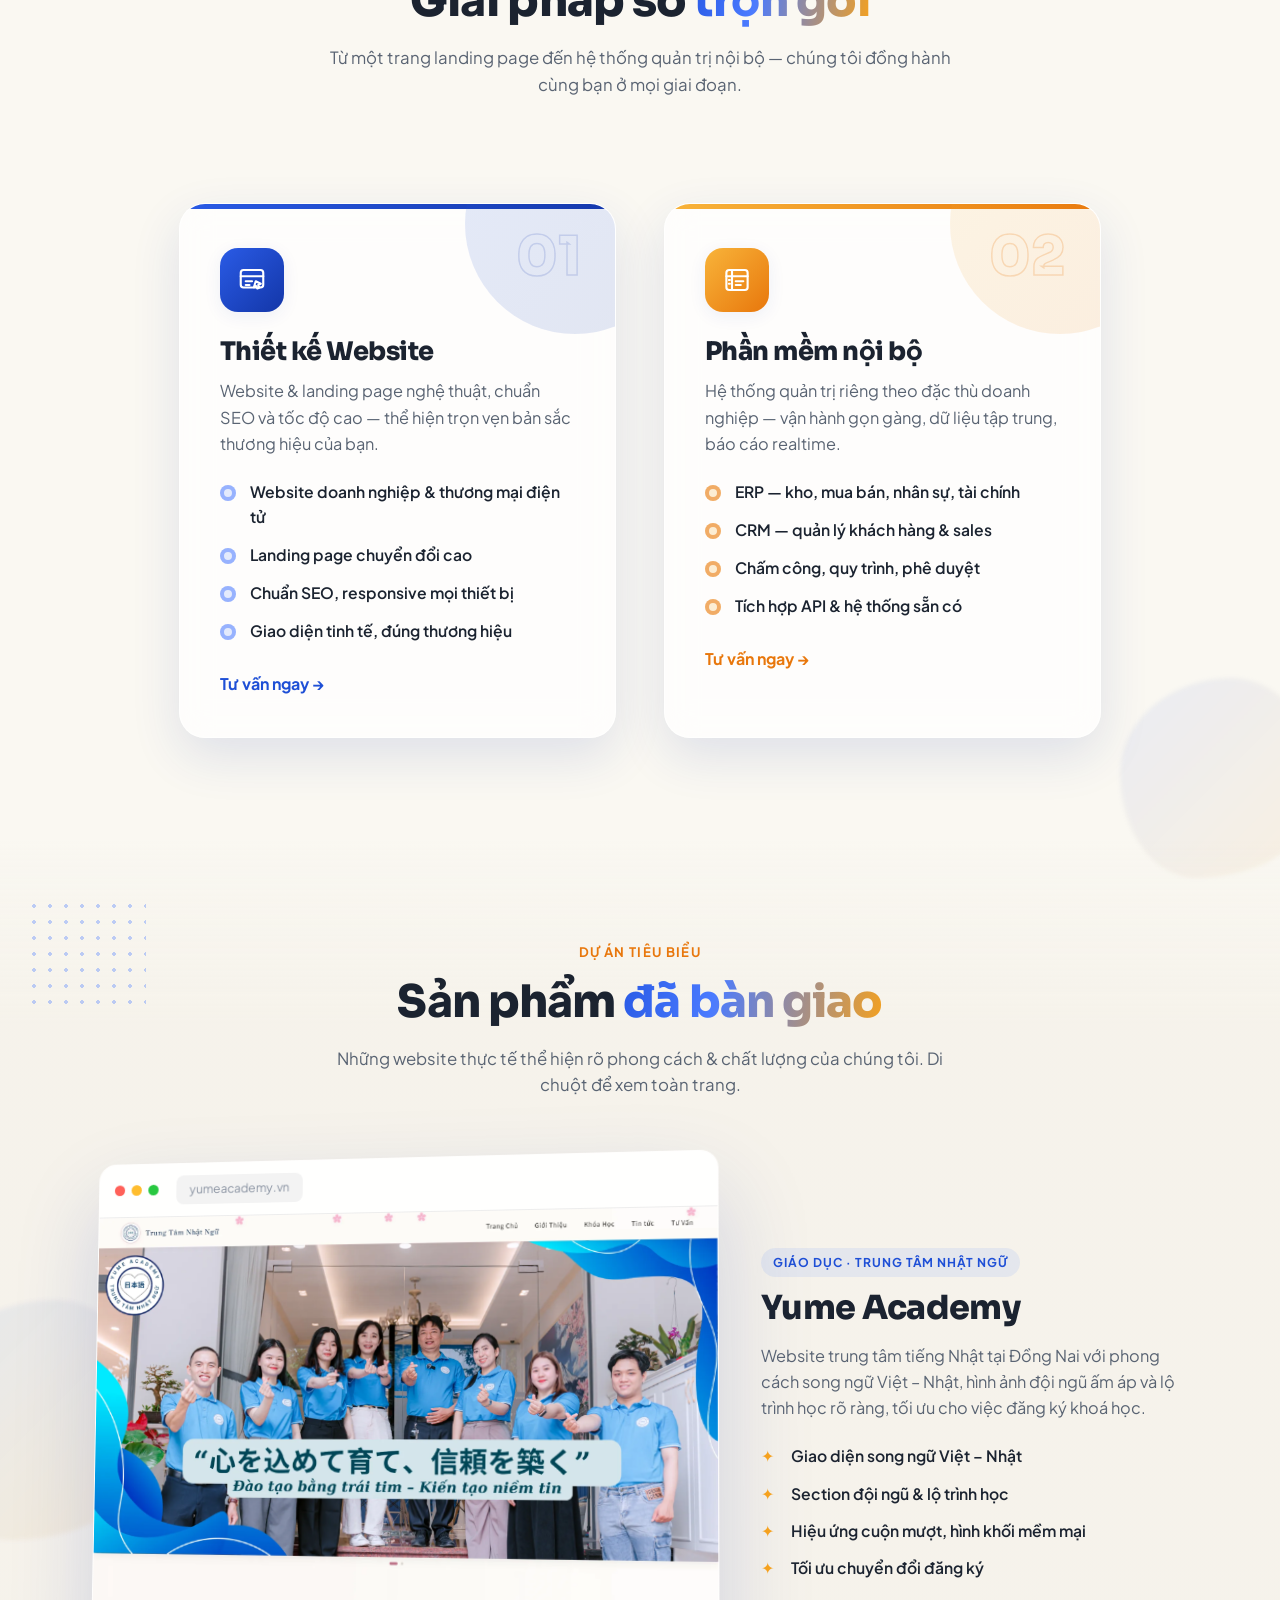
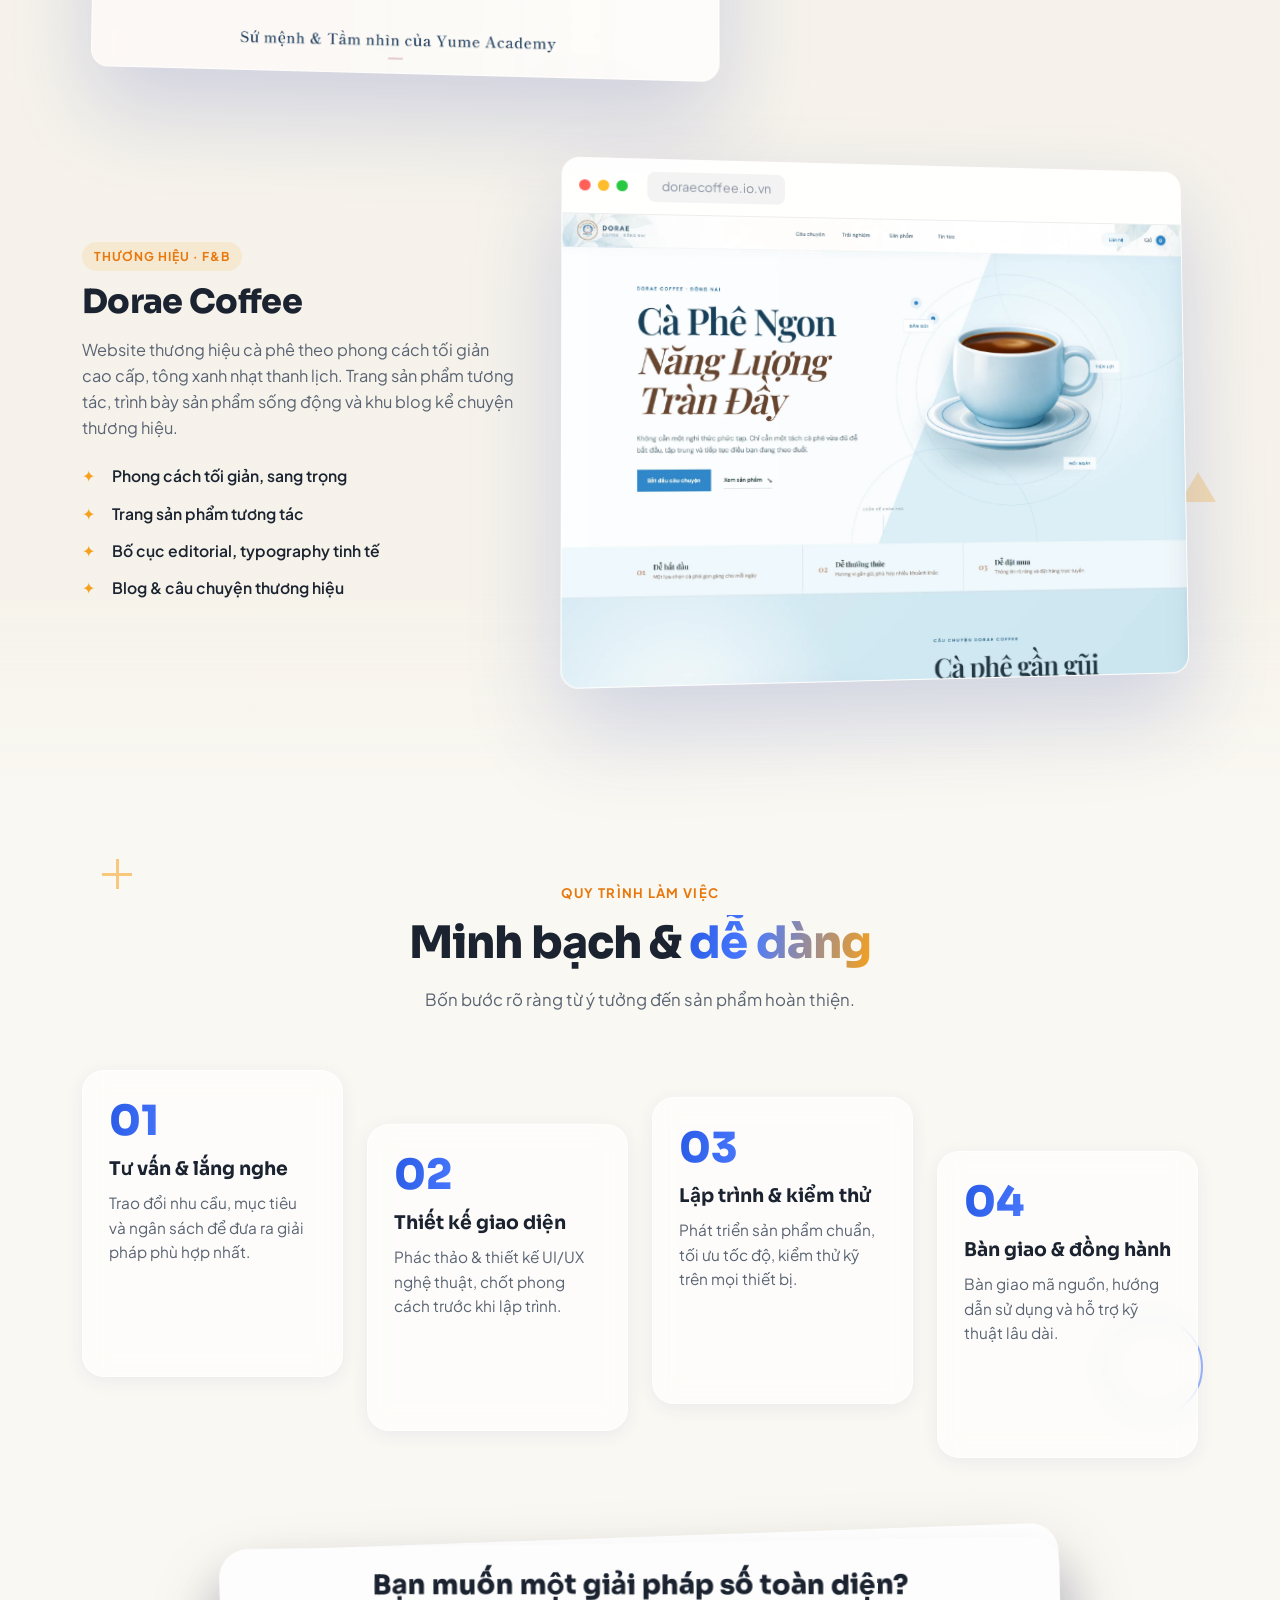
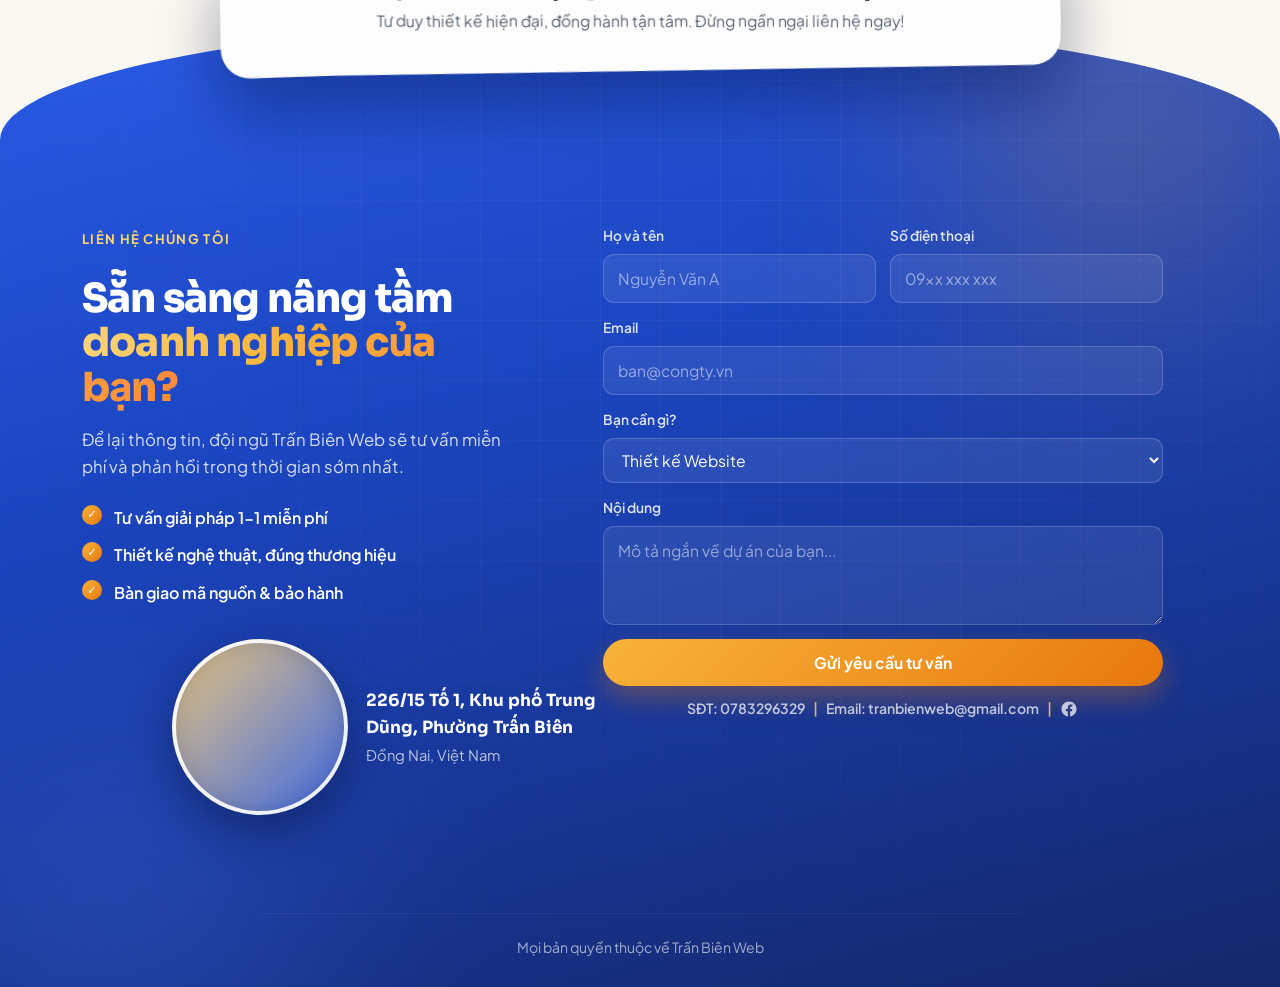
==== commit d316ce5b: "Conver png pic to webp" ====
--- a/index.html
+++ b/index.html
@@ -264,7 +264,7 @@
             <figure class="showcase__frame glass">
               <div class="showcase__bar"><span></span><span></span><span></span><em>yumeacademy.vn</em></div>
               <div class="showcase__viewport">
-                <img src="assets/yume.png" alt="Website Yume Academy — Trung tâm Nhật ngữ Đồng Nai" class="showcase__shot" loading="lazy" />
+                <img src="assets/yume.webp" alt="Website Yume Academy — Trung tâm Nhật ngữ Đồng Nai" class="showcase__shot" loading="lazy" />
               </div>
             </figure>
           </div>
@@ -289,7 +289,7 @@
             <figure class="showcase__frame glass">
               <div class="showcase__bar"><span></span><span></span><span></span><em>doraecoffee.io.vn</em></div>
               <div class="showcase__viewport">
-                <img src="assets/dorae.png" alt="Website Dorae Coffee — thương hiệu cà phê" class="showcase__shot" loading="lazy" />
+                <img src="assets/dorae.webp" alt="Website Dorae Coffee — thương hiệu cà phê" class="showcase__shot" loading="lazy" />
               </div>
             </figure>
           </div>
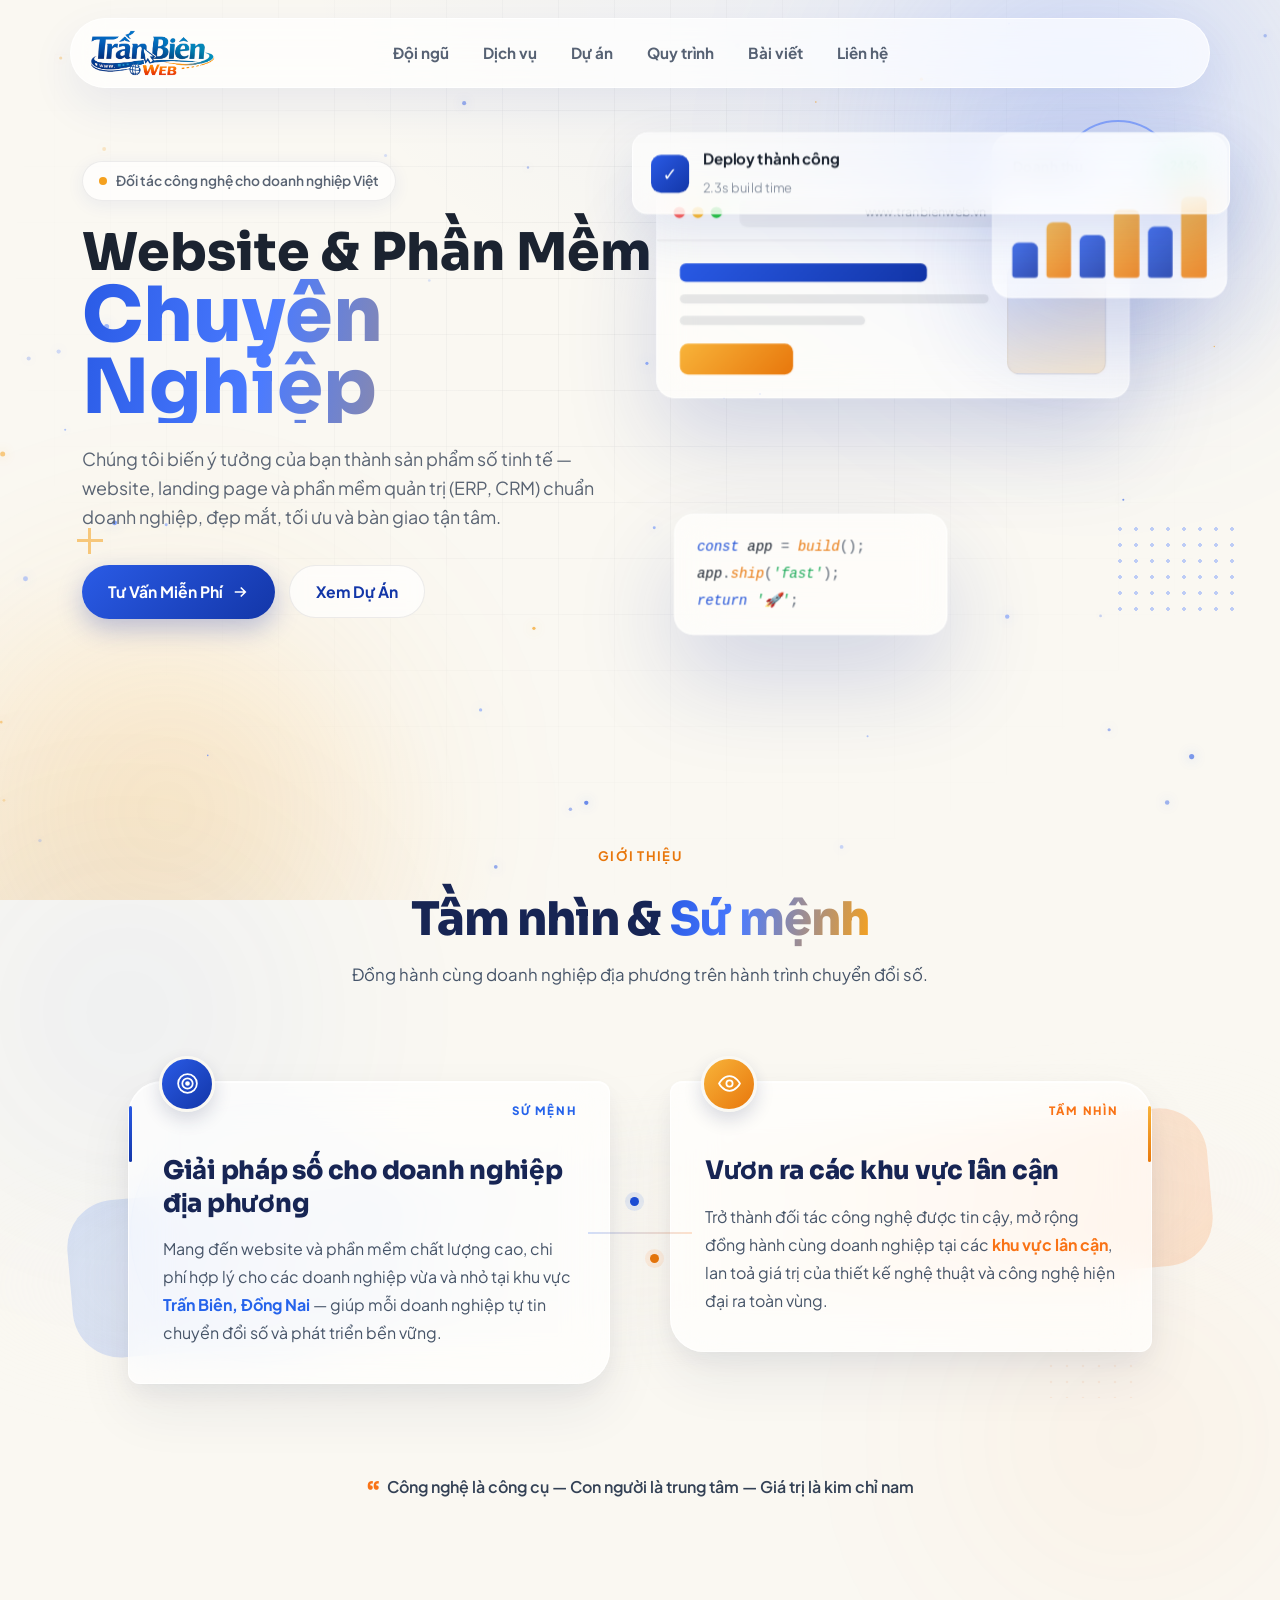
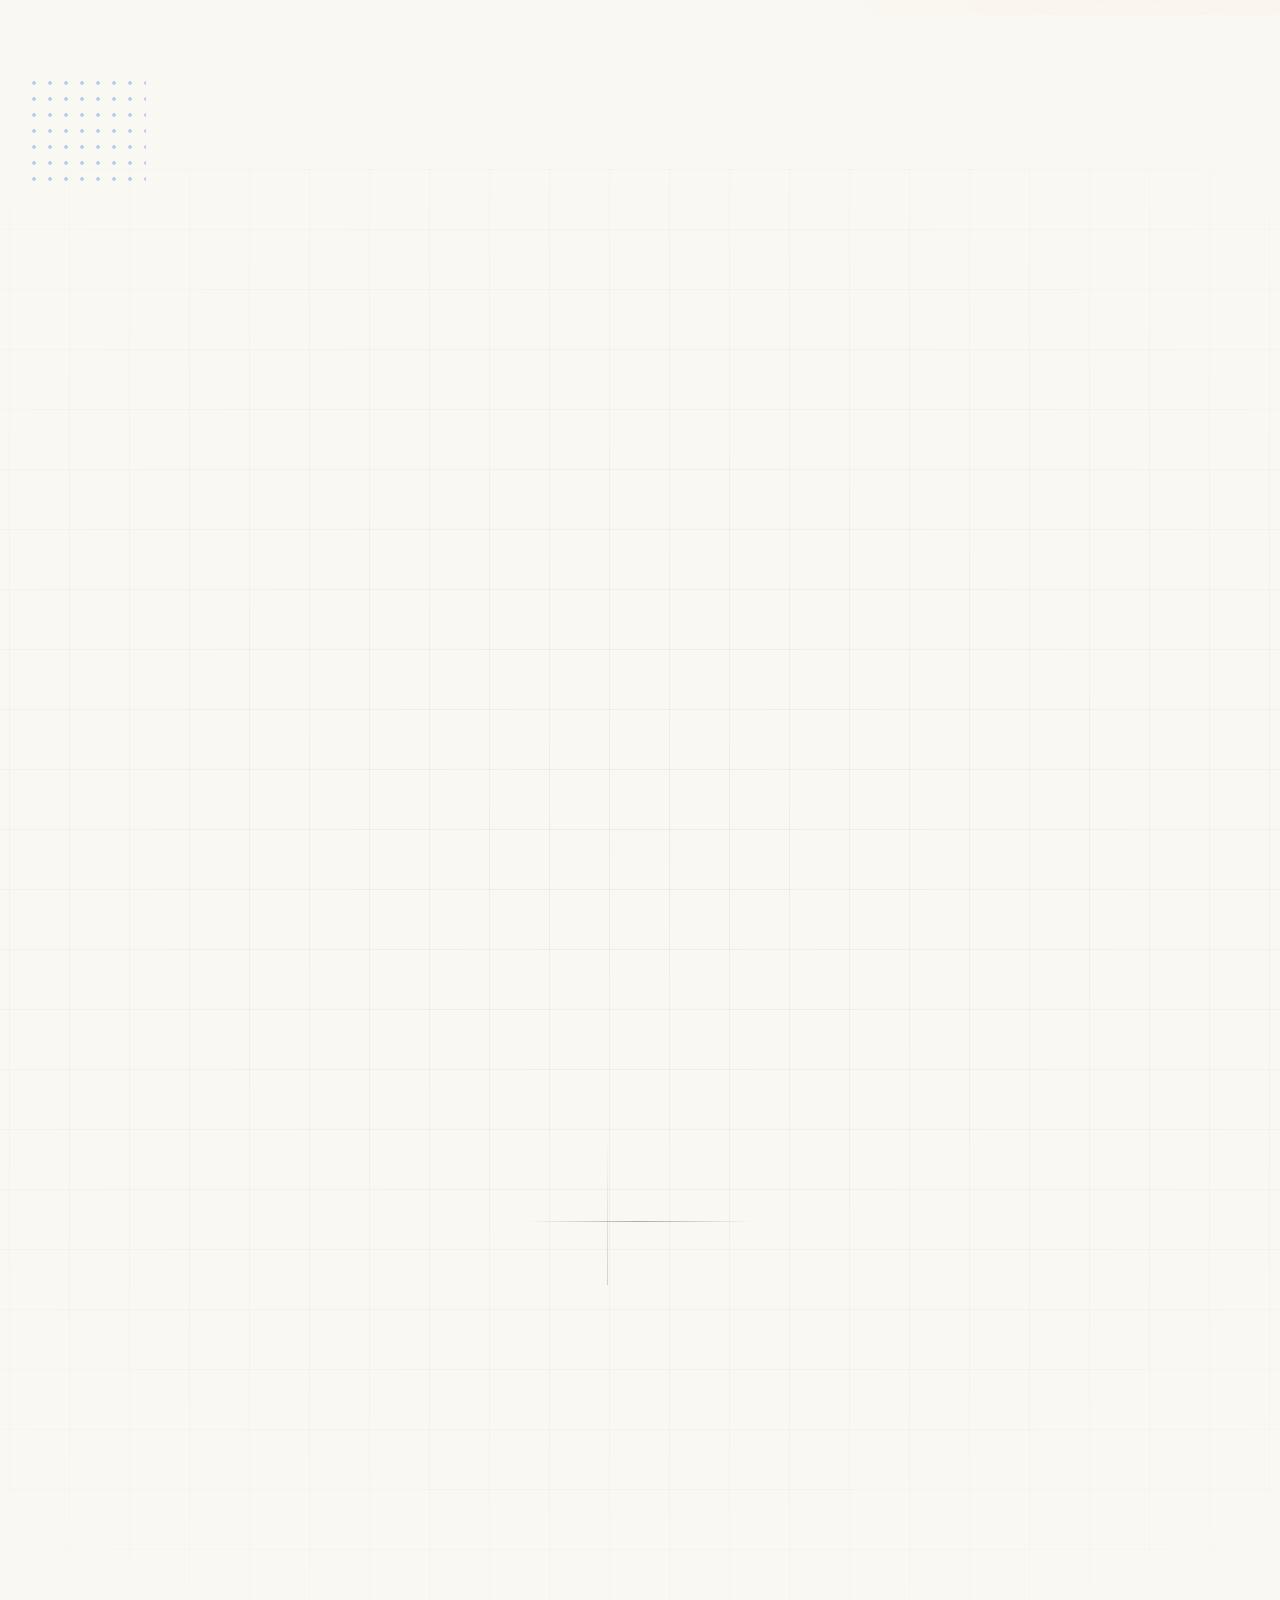
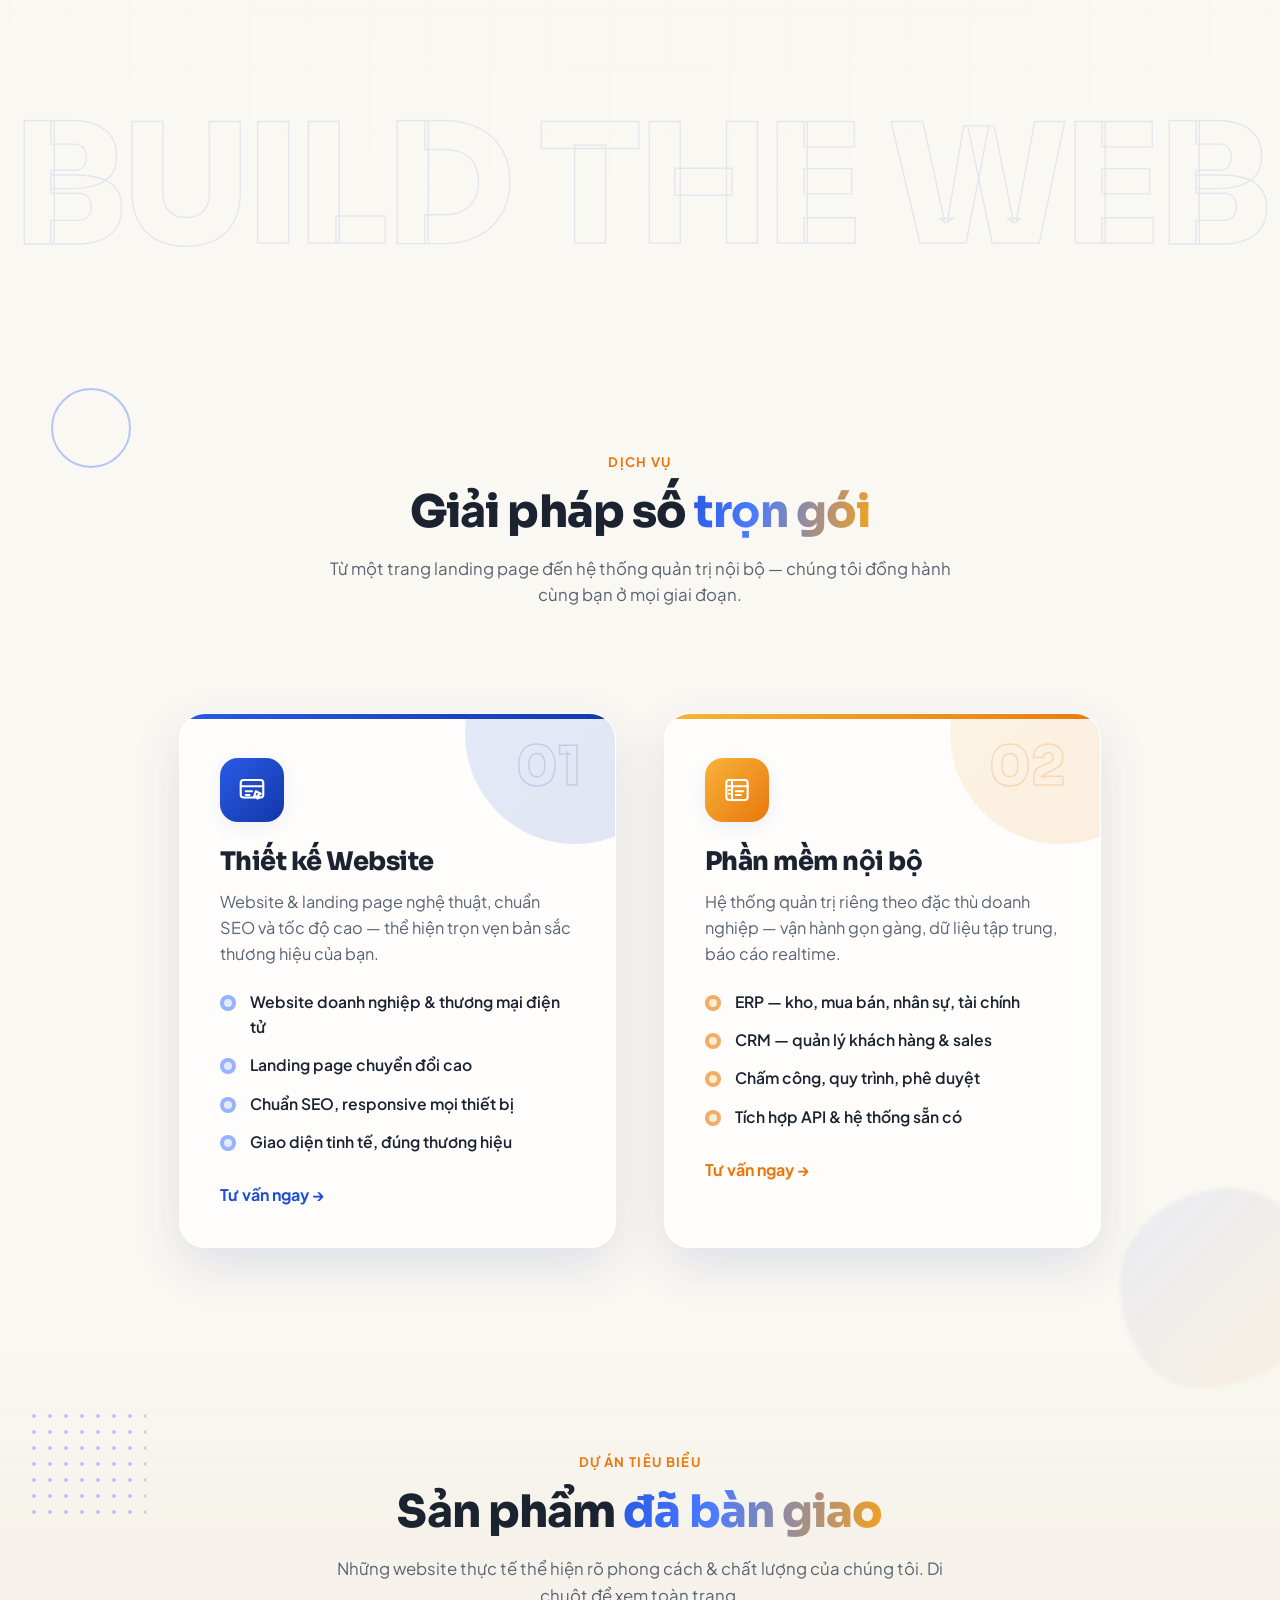
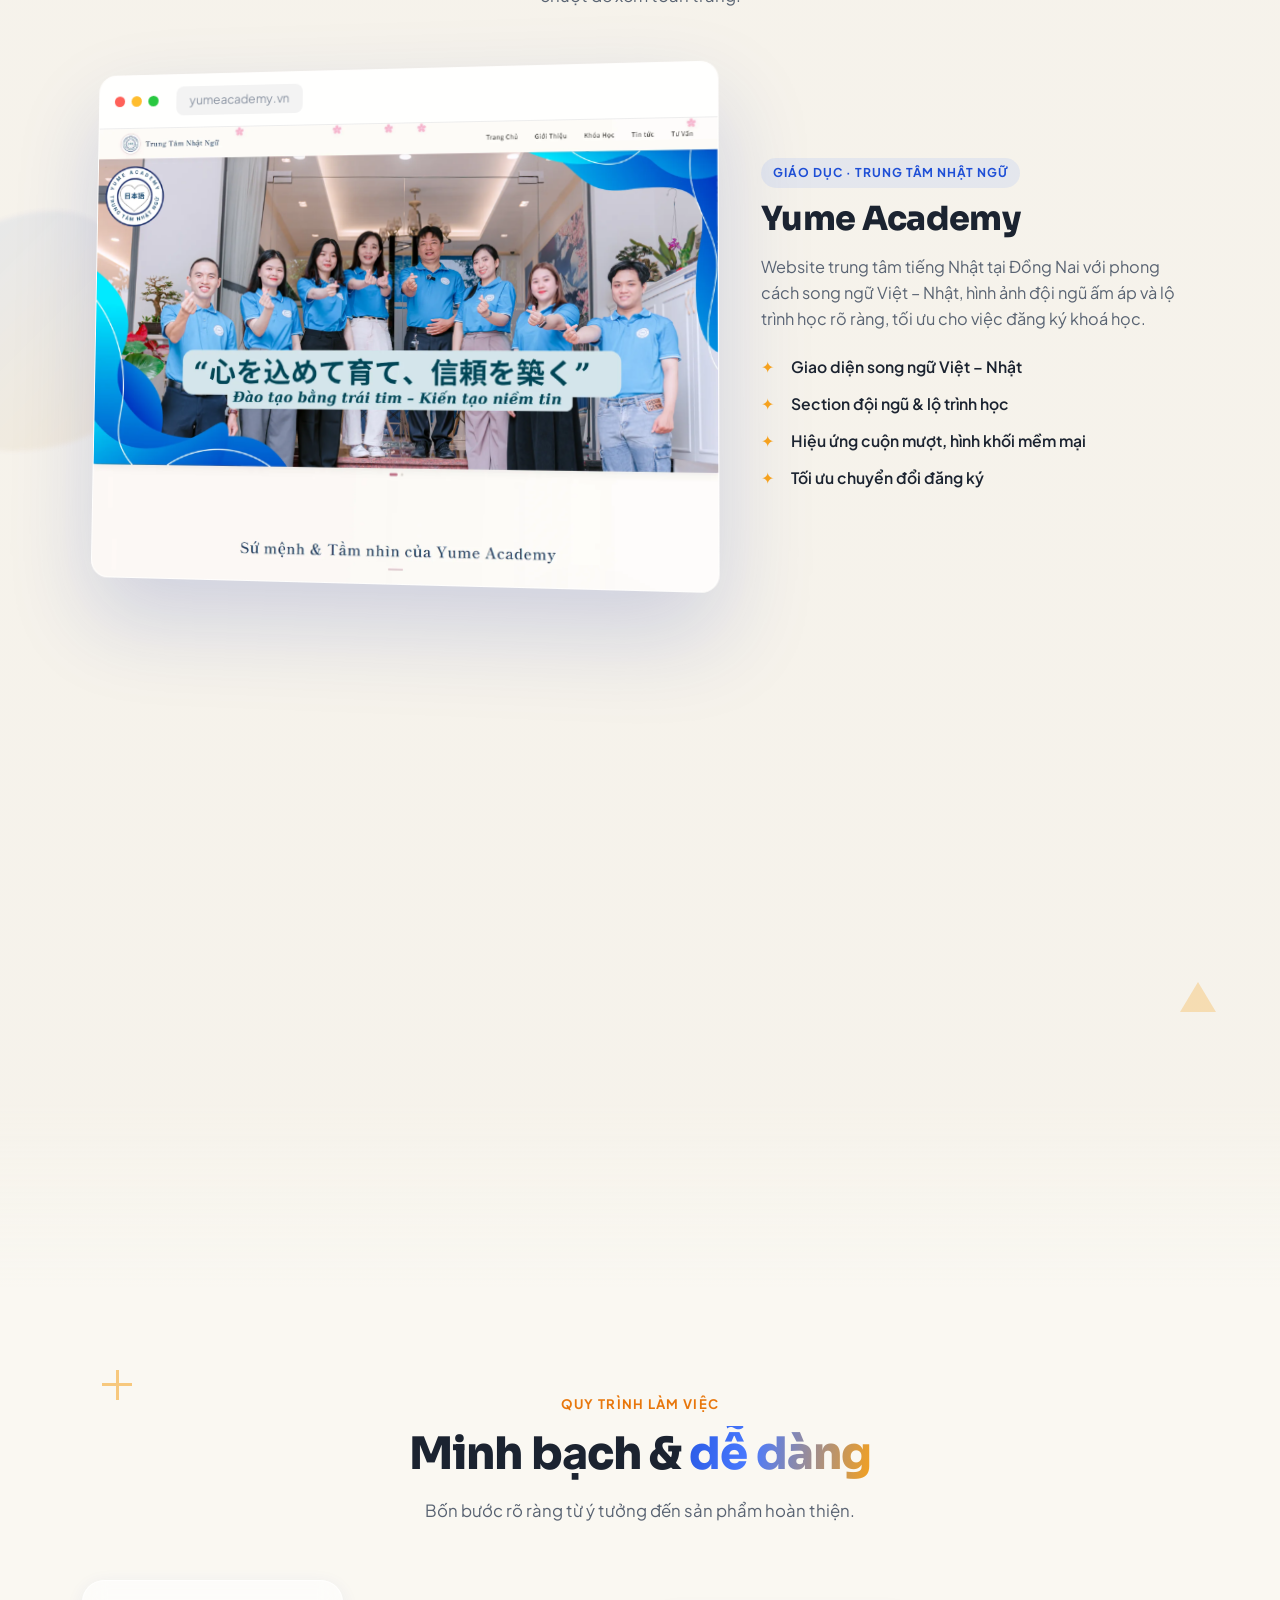
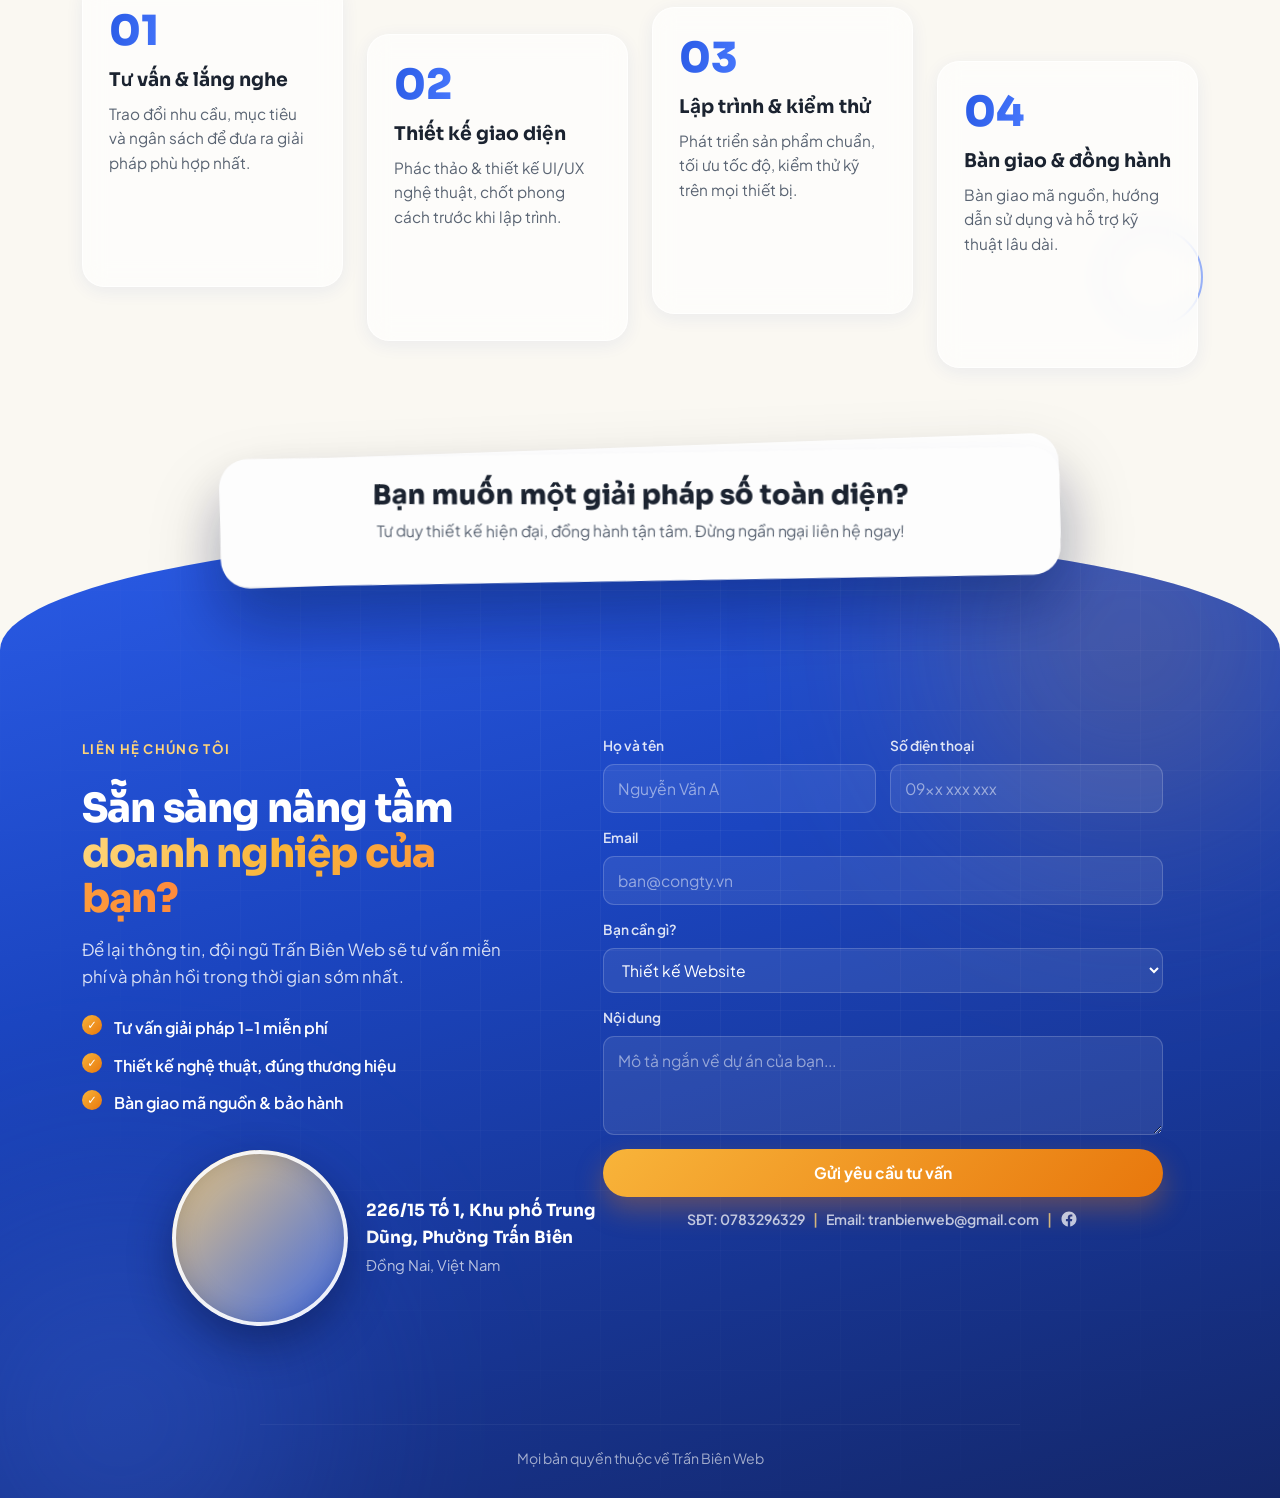
==== commit 48e7ea74: "Upgrade Tầm Nhìn & Sứ Mệnh" ====
--- a/index.html
+++ b/index.html
@@ -20,7 +20,7 @@
 
   <!-- Styles -->
   <link rel="preload" as="image" href="assets/sidebar-art.jpg" media="(max-width: 991px)" />
-  <link rel="stylesheet" href="css/style.css?v=20260620-article-detail" />
+  <link rel="stylesheet" href="css/style.css?v=20260621-vm-editorial" />
   <link rel="icon" type="image/png" href="assets/TranBienWeb Icon.png" />
 </head>
 <body>
@@ -58,6 +58,7 @@
             <svg viewBox="0 0 24 24" width="22" height="22" fill="none" stroke="currentColor" stroke-width="2.2" stroke-linecap="round"><path d="M6 6l12 12M18 6L6 18"/></svg>
           </button>
         </div>
+        <a href="#team">Đội ngũ</a>
         <a href="#services">Dịch vụ</a>
         <a href="#portfolio">Dự án</a>
         <a href="#process">Quy trình</a>
@@ -163,35 +164,163 @@
       </div>
     </section>
 
-    <!-- ===== VISION & MISSION ===== -->
-    <section class="section section--alt" id="about">
-      <span class="shape shape--ring s5" aria-hidden="true"></span>
+    <!-- ===== VISION & MISSION (editorial brand-direction) ===== -->
+    <section class="section vision-mission-section" id="about">
+      <!-- very soft ambient light in the corners -->
+      <span class="vm-decor vm-glow vm-glow--blue" aria-hidden="true"></span>
+      <span class="vm-decor vm-glow vm-glow--gold" aria-hidden="true"></span>
+
+      <div class="container">
+        <!-- heading -->
+        <div class="vm-header reveal">
+          <span class="eyebrow">Giới thiệu</span>
+          <h2 class="vm-title">Tầm nhìn &amp; <span class="grad-text">Sứ mệnh</span></h2>
+          <p class="vm-subtitle">Đồng hành cùng doanh nghiệp địa phương trên hành trình chuyển đổi số.</p>
+        </div>
+
+        <!-- stage = thin diagonal ribbon + two asymmetric glass panels -->
+        <div class="vm-stage">
+          <!-- thin, soft diagonal ribbon as a visual-direction layer -->
+          <span class="vm-ribbon" aria-hidden="true"></span>
+
+          <!-- minimal art-direction details -->
+          <span class="vm-decor vm-orbit" aria-hidden="true"></span>
+          <span class="vm-decor vm-dots" aria-hidden="true"></span>
+          <span class="vm-decor vm-coord vm-coord--blue" aria-hidden="true"></span>
+          <span class="vm-decor vm-coord vm-coord--gold" aria-hidden="true"></span>
+
+          <div class="vm-grid">
+            <!-- soft connector between the two panels -->
+            <span class="vm-connector" aria-hidden="true"></span>
+
+            <!-- MISSION (left, slightly lower) -->
+            <article class="vm-panel vm-panel-mission reveal">
+              <span class="vm-icon vm-icon--blue">
+                <svg viewBox="0 0 24 24" fill="none" stroke="currentColor" stroke-width="1.7"><circle cx="12" cy="12" r="9"/><circle cx="12" cy="12" r="5"/><circle cx="12" cy="12" r="1.4" fill="currentColor"/></svg>
+              </span>
+              <span class="vm-label vm-label--blue">Sứ mệnh</span>
+              <h3 class="vm-panel-title">Giải pháp số cho doanh nghiệp địa phương</h3>
+              <p class="vm-panel-text">Mang đến website và phần mềm chất lượng cao, chi phí hợp lý cho các doanh nghiệp vừa và nhỏ tại khu vực <strong>Trấn Biên, Đồng Nai</strong> — giúp mỗi doanh nghiệp tự tin chuyển đổi số và phát triển bền vững.</p>
+            </article>
+
+            <!-- VISION (right, slightly higher) -->
+            <article class="vm-panel vm-panel-vision reveal">
+              <span class="vm-icon vm-icon--gold">
+                <svg viewBox="0 0 24 24" fill="none" stroke="currentColor" stroke-width="1.7"><path d="M2 12s3.5-7 10-7 10 7 10 7-3.5 7-10 7-10-7-10-7z"/><circle cx="12" cy="12" r="3"/></svg>
+              </span>
+              <span class="vm-label vm-label--gold">Tầm nhìn</span>
+              <h3 class="vm-panel-title">Vươn ra các khu vực lân cận</h3>
+              <p class="vm-panel-text">Trở thành đối tác công nghệ được tin cậy, mở rộng đồng hành cùng doanh nghiệp tại các <strong class="vm-strong-gold">khu vực lân cận</strong>, lan toả giá trị của thiết kế nghệ thuật và công nghệ hiện đại ra toàn vùng.</p>
+            </article>
+          </div>
+        </div>
+
+        <!-- brand credo -->
+        <p class="vm-quote reveal">
+          <span class="vm-quote-mark" aria-hidden="true">&ldquo;</span>
+          Công nghệ là công cụ — Con người là trung tâm — Giá trị là kim chỉ nam
+        </p>
+      </div>
+    </section>
+
+    <!-- ===== CORE TEAM (editorial showcase) ===== -->
+    <section class="section team" id="team">
+      <!-- decorative tech layers -->
+      <span class="team-bg-grid" aria-hidden="true"></span>
+      <span class="team-bg-word" aria-hidden="true">BUILD&nbsp;THE&nbsp;WEB</span>
       <span class="shape shape--dots s7" aria-hidden="true"></span>
-      <div class="container">
-        <div class="section__head reveal">
-          <span class="eyebrow">Giới thiệu</span>
-          <h2 class="section__title">Tầm nhìn &amp; <span class="grad-text">Sứ mệnh</span></h2>
-          <p class="section__sub">Đồng hành cùng doanh nghiệp địa phương trên hành trình chuyển đổi số.</p>
-        </div>
-
-        <div class="vmx">
-          <article class="vmx__card vmx__card--mission reveal">
-            <div class="vmx__ico ico--blue">
-              <svg viewBox="0 0 24 24" fill="none" stroke="currentColor" stroke-width="1.7"><circle cx="12" cy="12" r="9"/><circle cx="12" cy="12" r="5"/><circle cx="12" cy="12" r="1.4" fill="currentColor"/></svg>
-            </div>
-            <span class="vmx__label">Sứ mệnh</span>
-            <h3>Giải pháp số cho doanh nghiệp địa phương</h3>
-            <p>Mang đến website và phần mềm chất lượng cao, chi phí hợp lý cho các doanh nghiệp vừa và nhỏ tại khu vực <strong>Trấn Biên, Đồng Nai</strong> — giúp mỗi doanh nghiệp tự tin chuyển đổi số và phát triển bền vững.</p>
+
+      <div class="container">
+        <!-- intro -->
+        <div class="section__head team-head reveal">
+          <span class="eyebrow">Core Team</span>
+          <h2 class="section__title">
+            Đội ngũ đứng sau từng dòng code và
+            <span class="grad-text">từng điểm chạm khách hàng</span>
+          </h2>
+          <p class="section__sub">
+            Trấn Biên Web được vận hành bởi một đội ngũ tinh gọn — kết hợp lập trình, SEO
+            và chăm sóc khách hàng để tạo ra những sản phẩm web thực tế, dễ dùng và phù hợp
+            với doanh nghiệp Việt.
+          </p>
+        </div>
+
+        <!-- asymmetric roster -->
+        <div class="team-roster">
+
+          <!-- coordinate / connector decorations -->
+          <span class="team-line team-line--1" aria-hidden="true"></span>
+          <span class="team-line team-line--2" aria-hidden="true"></span>
+
+          <!-- MEMBER 01 — Trần Quang Tuấn (LEADER, top anchor) -->
+          <article class="team-member team-member--lead reveal">
+            <span class="team-lead__word" aria-hidden="true">LEADER</span>
+            <span class="team-member__index">01</span>
+            <div class="team-photo team-photo--lead">
+              <span class="team-photo__block" aria-hidden="true"></span>
+              <img src="assets/TranQuangTuan.webp"
+                   alt="Trần Quang Tuấn — Leader, chuyên viên lập trình chính" loading="lazy" />
+              <span class="team-photo__glow" aria-hidden="true"></span>
+              <span class="team-photo__tick" aria-hidden="true">{ TBW }</span>
+            </div>
+            <div class="team-member__info team-member__info--lead">
+              <span class="team-member__role">Leader · Chuyên viên lập trình chính</span>
+              <h3 class="team-member__name">Trần Quang Tuấn</h3>
+              <p class="team-member__desc">
+                Định hướng kỹ thuật, xây dựng kiến trúc sản phẩm và đảm bảo website vận hành
+                ổn định, dễ mở rộng.
+              </p>
+              <div class="team-lead__meta">
+                <span><i>•</i> Kiến trúc &amp; chuẩn kỹ thuật</span>
+                <span><i>•</i> Định hướng sản phẩm</span>
+              </div>
+            </div>
           </article>
 
-          <article class="vmx__card vmx__card--vision reveal">
-            <div class="vmx__ico ico--gold">
-              <svg viewBox="0 0 24 24" fill="none" stroke="currentColor" stroke-width="1.7"><path d="M2 12s3.5-7 10-7 10 7 10 7-3.5 7-10 7-10-7-10-7z"/><circle cx="12" cy="12" r="3"/></svg>
-            </div>
-            <span class="vmx__label vmx__label--gold">Tầm nhìn</span>
-            <h3>Vươn ra các khu vực lân cận</h3>
-            <p>Trở thành đối tác công nghệ được tin cậy, mở rộng đồng hành cùng doanh nghiệp tại các <strong>khu vực lân cận</strong>, lan toả giá trị của thiết kế nghệ thuật và công nghệ hiện đại ra toàn vùng.</p>
+          <!-- MEMBER 02 — Phạm Viết Quang Minh -->
+          <article class="team-member team-member--01 reveal">
+            <span class="team-member__index">02</span>
+            <div class="team-photo team-photo--blue">
+              <span class="team-photo__block" aria-hidden="true"></span>
+              <img src="assets/PhamVietQuangMinh.webp"
+                   alt="Phạm Viết Quang Minh — Chuyên viên lập trình" loading="lazy" />
+              <span class="team-photo__glow" aria-hidden="true"></span>
+              <span class="team-photo__tick" aria-hidden="true">&lt;/&gt;</span>
+            </div>
+            <span class="team-member__vrole">FRONTEND&nbsp;·&nbsp;DEV</span>
+            <div class="team-member__info">
+              <span class="team-member__role">Chuyên viên lập trình</span>
+              <h3 class="team-member__name">Phạm Viết Quang Minh</h3>
+              <p class="team-member__desc">
+                Xây dựng giao diện, xử lý chức năng và tối ưu trải nghiệm sử dụng trên website.
+              </p>
+            </div>
           </article>
+
+          <!-- MEMBER 03 — Tống Minh Quân -->
+          <article class="team-member team-member--02 reveal">
+            <span class="team-member__index team-member__index--gold">03</span>
+            <div class="team-photo team-photo--gold">
+              <span class="team-photo__block" aria-hidden="true"></span>
+              <img src="assets/TongMinhQuan.webp"
+                   alt="Tống Minh Quân — Chuyên viên SEO web, chăm sóc khách hàng" loading="lazy" />
+              <span class="team-photo__glow" aria-hidden="true"></span>
+              <!-- keyword connectors (anchored to photo) -->
+              <ul class="team-keywords" aria-hidden="true">
+                <li>SEO</li><li>Content</li><li>Customer&nbsp;Care</li>
+              </ul>
+            </div>
+            <span class="team-member__vrole team-member__vrole--gold">SEO&nbsp;·&nbsp;CARE</span>
+            <div class="team-member__info">
+              <span class="team-member__role team-member__role--gold">Chuyên viên SEO web · Chăm sóc khách hàng</span>
+              <h3 class="team-member__name">Tống Minh Quân</h3>
+              <p class="team-member__desc">
+                Hỗ trợ định hướng nội dung, chăm sóc khách hàng và giúp website tiếp cận
+                đúng nhu cầu kinh doanh.
+              </p>
+            </div>
+          </article>
+
         </div>
       </div>
     </section>
--- a/css/style.css
+++ b/css/style.css
@@ -503,34 +503,217 @@
 .scard--gold .scard__cta { color: var(--gold-deep); }
 .scard__cta:hover { gap: 12px; }
 
-/* ===== Vision & Mission (clean SaaS feature style) ===== */
-.vmx {
-  display: grid; grid-template-columns: 1fr 1fr; gap: 64px;
-  max-width: 960px; margin: 0 auto; align-items: start;
-}
-.vmx__card {
-  text-align: left;
-  background: transparent; border: none; box-shadow: none;
-  padding: 6px 4px;
-}
-.vmx__ico {
-  width: 80px; height: 80px; border-radius: 50%;
+/* ============================================================
+   Vision & Mission — editorial "brand-direction" layout
+   Light & airy: a THIN soft diagonal ribbon acts only as a
+   visual accent behind two asymmetric glass panels.
+   Colour is used sparingly; whitespace does the heavy lifting.
+   ============================================================ */
+.vision-mission-section {
+  position: relative;
+  overflow: hidden;
+  padding: 132px 0 104px;     /* extra top space so the fixed nav never covers the title */
+  scroll-margin-top: 96px;    /* anchor jumps land below the nav */
+}
+
+/* ---- Heading ---- */
+.vm-header { text-align: center; max-width: 680px; margin: 0 auto 64px; }
+.vm-title {
+  font-family: var(--font-head); font-weight: 800;
+  font-size: clamp(2rem, 3.8vw, 2.9rem);
+  letter-spacing: -.02em; line-height: 1.12;
+  color: #172554; margin: 14px 0 16px;
+}
+.vm-subtitle { color: #475569; font-size: 1.05rem; line-height: 1.6; margin: 0; }
+
+/* ---- Very soft ambient corner light (barely-there) ---- */
+.vm-decor { position: absolute; pointer-events: none; }
+.vm-glow {
+  width: 36vw; height: 36vw; max-width: 520px; max-height: 520px;
+  border-radius: 50%; filter: blur(120px); opacity: .3; z-index: 0;
+}
+.vm-glow--blue { top: 8%;  left: -8%;  background: radial-gradient(circle, rgba(37,99,235,0.38), transparent 70%); }
+.vm-glow--gold { bottom: -6%; right: -6%; background: radial-gradient(circle, rgba(249,115,22,0.30), transparent 70%); }
+
+/* ---- Stage wraps the ribbon + grid so the ribbon centres on the panels ---- */
+.vm-stage { position: relative; max-width: 1040px; margin: 0 auto; }
+
+/* ---- THIN, soft diagonal ribbon (≈44% of the content height) ---- */
+.vm-ribbon {
+  position: absolute;
+  left: -5%; right: -5%;
+  top: 50%; height: 44%;
+  transform: translateY(-50%) rotate(-5deg);
+  border-radius: 48px;
+  z-index: 0;
+  /* low-alpha gradient: deep blue → transparent → warm orange */
+  background: linear-gradient(100deg,
+    rgba(37,99,235,0.18) 0%,
+    rgba(37,99,235,0.09) 30%,
+    rgba(255,255,255,0) 50%,
+    rgba(249,115,22,0.09) 70%,
+    rgba(249,115,22,0.20) 100%);
+}
+/* blurred cream veil softens the band so colour never feels harsh */
+.vm-ribbon::after {
+  content: '';
+  position: absolute; inset: -14%;
+  border-radius: inherit;
+  background: radial-gradient(70% 120% at 50% 50%, rgba(251,248,241,0.55), transparent 72%);
+  filter: blur(26px);
+}
+
+/* ---- Minimal art-direction details ---- */
+/* one faint orbit ring behind the blue side */
+.vm-orbit {
+  width: 260px; height: 260px;
+  left: 1%; top: 50%; margin-top: -130px;
+  border-radius: 50%; z-index: 1;
+  border: 1px solid rgba(37,99,235,0.14);
+  box-shadow: inset 0 0 0 22px rgba(37,99,235,0.04);
+  animation: vmFloat 10s var(--ease) infinite alternate;
+}
+/* tiny coordinate dots */
+.vm-coord { width: 9px; height: 9px; border-radius: 50%; z-index: 1; }
+.vm-coord--blue { top: 40%; left: 49%; background: var(--blue); box-shadow: 0 0 0 5px rgba(37,99,235,0.10); animation: vmFloat 6s var(--ease) infinite alternate; }
+.vm-coord--gold { top: 56%; left: 51%; background: var(--gold-deep); box-shadow: 0 0 0 5px rgba(249,115,22,0.10); animation: vmFloat 7s var(--ease) .5s infinite alternate-reverse; }
+/* small faint dot pattern at the orange corner */
+.vm-dots {
+  width: 96px; height: 72px; right: 2%; bottom: 4%; z-index: 1;
+  background-image: radial-gradient(rgba(249,115,22,0.5) 1.4px, transparent 1.6px);
+  background-size: 16px 16px;
+  opacity: .16;
+}
+
+@keyframes vmFloat { to { transform: translateY(-12px); } }
+
+/* ---- Asymmetric panel grid ---- */
+.vm-grid {
+  position: relative; z-index: 2;
+  display: grid; grid-template-columns: 1fr 1fr;
+  gap: 60px; align-items: start;
+  padding: 28px 8px;
+}
+/* soft hairline connector between the two panels */
+.vm-connector {
+  position: absolute; top: 50%; left: 45%;
+  width: 10%; height: 1px; transform: translateY(-50%);
+  background: linear-gradient(90deg, rgba(37,99,235,.4), rgba(249,115,22,.4));
+  z-index: 1;
+}
+
+/* ---- Glass "paper" panel — uneven radius, soft layered shadow (not a card) ---- */
+.vm-panel {
+  position: relative;
+  padding: 46px 34px 36px;
+  background: rgba(255,255,255,0.68);
+  -webkit-backdrop-filter: blur(22px) saturate(135%);
+  backdrop-filter: blur(22px) saturate(135%);
+  border: 1px solid rgba(255,255,255,0.75);
+  box-shadow:
+    inset 0 1px 0 rgba(255,255,255,0.9),
+    0 8px 24px rgba(23,37,84,0.05),
+    0 26px 56px rgba(23,37,84,0.07);
+  transition: transform .4s var(--ease), box-shadow .4s var(--ease);
+}
+/* distinct, mirrored uneven corners — the two blocks are NOT identical */
+.vm-panel-mission { border-radius: 34px 12px 34px 12px; transform: translateY(24px); }
+.vm-panel-vision  { border-radius: 12px 34px 12px 34px; transform: translateY(-16px); }
+/* thin gradient hairline accent on the inner edge */
+.vm-panel::before {
+  content: ''; position: absolute; top: 24px;
+  width: 3px; height: 56px; border-radius: 3px;
+}
+.vm-panel-mission::before { left: 0;  background: var(--grad-blue); }
+.vm-panel-vision::before  { right: 0; background: var(--grad-gold); }
+
+/* hover: gentle lift, slightly clearer shadow */
+.vm-panel-mission:hover { transform: translateY(18px); box-shadow: inset 0 1px 0 rgba(255,255,255,0.9), 0 14px 30px rgba(23,37,84,0.08), 0 34px 70px rgba(37,99,235,0.12); }
+.vm-panel-vision:hover  { transform: translateY(-22px); box-shadow: inset 0 1px 0 rgba(255,255,255,0.9), 0 14px 30px rgba(23,37,84,0.08), 0 34px 70px rgba(249,115,22,0.12); }
+
+/* ---- Compact floating icon (half outside the panel) ---- */
+.vm-icon {
+  position: absolute; top: -26px; left: 30px;
+  width: 56px; height: 56px;
   display: grid; place-items: center; color: #fff;
-  margin: 0 auto 22px;
-  box-shadow: 0 12px 26px rgba(27,54,168,0.18);
-  transition: transform .25s var(--ease), box-shadow .25s var(--ease);
-}
-.vmx__card--vision .vmx__ico { box-shadow: 0 12px 26px rgba(232,119,12,0.22); }
-.vmx__ico svg { width: 34px; height: 34px; }
-.vmx__card:hover .vmx__ico { transform: translateY(-6px); box-shadow: 0 20px 38px rgba(27,54,168,0.26); }
-.vmx__card--vision:hover .vmx__ico { box-shadow: 0 20px 38px rgba(232,119,12,0.30); }
-.vmx__label { display: block; width: fit-content; margin: 0 auto 8px; font-size: 0.72rem; font-weight: 700; letter-spacing: .14em; text-transform: uppercase; color: var(--blue); text-align: center; }
-.vmx__label--gold { color: var(--gold-deep); }
-.vmx__card h3 { font-family: var(--font-head); font-weight: 800; font-size: clamp(1.5rem, 2.2vw, 1.75rem); letter-spacing: -.01em; line-height: 1.25; color: #16245F; margin: 0 0 12px; }
-.vmx__card p { color: var(--gray); font-size: 1.02rem; line-height: 1.75; margin: 0; }
-.vmx__card p strong { color: var(--ink); }
+  border-radius: 50%;
+  border: 3px solid var(--cream);
+  box-shadow: 0 8px 18px rgba(23,37,84,0.16);
+  transition: transform .4s var(--ease), box-shadow .4s var(--ease);
+}
+.vm-icon svg { width: 25px; height: 25px; }
+.vm-icon--blue { background: var(--grad-blue); }
+.vm-icon--gold { background: var(--grad-gold); }
+.vm-panel-mission:hover .vm-icon--blue { transform: translateY(-3px); box-shadow: 0 12px 24px rgba(37,99,235,0.32); }
+.vm-panel-vision:hover  .vm-icon--gold { transform: translateY(-3px); box-shadow: 0 12px 24px rgba(249,115,22,0.32); }
+
+/* ---- Panel text ---- */
+.vm-label {
+  position: absolute; top: 20px; right: 32px;
+  font-size: 0.72rem; font-weight: 800; letter-spacing: .16em;
+  text-transform: uppercase;
+}
+.vm-label--blue { color: #2563EB; }
+.vm-label--gold { color: #F97316; }
+.vm-panel-title {
+  font-family: var(--font-head); font-weight: 800;
+  font-size: clamp(1.35rem, 2vw, 1.6rem);
+  line-height: 1.28; letter-spacing: -.01em;
+  color: #172554;
+  margin: 26px 0 16px;
+}
+.vm-panel-text { color: #475569; font-size: 1rem; line-height: 1.75; margin: 0; }
+.vm-panel-text strong { color: #2563EB; font-weight: 700; }
+.vm-panel-text .vm-strong-gold { color: #F97316; }
+
+/* ---- Brand credo ---- */
+.vm-quote {
+  position: relative; z-index: 2;
+  max-width: 700px; margin: 60px auto 0;
+  text-align: center;
+  font-size: 1rem; font-weight: 600; color: #334155;
+}
+.vm-quote-mark {
+  color: #F97316; font-family: var(--font-head);
+  font-size: 1.5rem; font-weight: 800;
+  margin-right: 4px; vertical-align: -6px;
+}
+
+/* ============ Tablet ============ */
+@media (max-width: 991px) {
+  .vm-grid { gap: 36px; padding: 22px 4px; }
+  .vm-panel { padding: 42px 26px 32px; }
+  .vm-panel-mission { transform: translateY(16px); }
+  .vm-panel-vision  { transform: translateY(-12px); }
+  .vm-panel-mission:hover { transform: translateY(12px); }
+  .vm-panel-vision:hover  { transform: translateY(-16px); }
+  .vm-orbit { width: 190px; height: 190px; margin-top: -95px; }
+}
+
+/* ============ Mobile — stacked, ribbon runs softly vertical ============ */
 @media (max-width: 767px) {
-  .vmx { grid-template-columns: 1fr; gap: 40px; }
+  /* section.* beats the generic .section mobile padding declared later in the file */
+  section.vision-mission-section { padding: 104px 0 76px; }
+  .vm-header { margin-bottom: 44px; }
+  .vm-grid { grid-template-columns: 1fr; gap: 48px; padding: 8px 2px; }
+  /* ribbon becomes a gentle vertical band behind the stacked panels */
+  .vm-ribbon {
+    left: 4%; right: 4%; top: 50%; height: 92%;
+    transform: translateY(-50%) rotate(-3deg);
+    border-radius: 60px;
+    background: linear-gradient(170deg,
+      rgba(37,99,235,0.16) 0%,
+      rgba(37,99,235,0.07) 34%,
+      rgba(255,255,255,0) 52%,
+      rgba(249,115,22,0.07) 68%,
+      rgba(249,115,22,0.18) 100%);
+  }
+  .vm-panel-mission, .vm-panel-vision { transform: none; }
+  .vm-panel-mission:hover, .vm-panel-vision:hover { transform: translateY(-4px); }
+  .vm-connector, .vm-orbit, .vm-coord { display: none; }
+  .vm-label { position: static; display: inline-block; margin-bottom: 2px; }
+  .vm-panel-title { margin-top: 6px; }
+  .vm-quote { margin-top: 44px; font-size: .95rem; }
 }
 
 /* ===== Process steps ===== */
@@ -1114,3 +1297,330 @@
   *, *::before, *::after { animation: none !important; transition-duration: .01ms !important; }
   .reveal { opacity: 1; transform: none; }
 }
+
+/* ============================================================
+   CORE TEAM — editorial / digital-agency showcase
+   Asymmetric staged layout, geometric photo masks, no plain cards.
+   All classes prefixed `team-` to avoid collisions.
+   To edit a member: change <img src/alt>, role, name, desc in HTML.
+   ============================================================ */
+.team {
+  position: relative;
+  overflow: hidden;
+  padding-top: 110px;
+  padding-bottom: 130px;
+}
+.team .container { position: relative; z-index: 2; }
+.team-head { max-width: 760px; }
+
+/* faint tech grid behind the roster */
+.team-bg-grid {
+  position: absolute;
+  inset: 8% -4% 4%;
+  z-index: 0;
+  background-image:
+    linear-gradient(var(--line) 1px, transparent 1px),
+    linear-gradient(90deg, var(--line) 1px, transparent 1px);
+  background-size: 60px 60px;
+  -webkit-mask-image: radial-gradient(120% 80% at 50% 40%, #000 0%, transparent 78%);
+  mask-image: radial-gradient(120% 80% at 50% 40%, #000 0%, transparent 78%);
+  opacity: .7;
+  pointer-events: none;
+}
+/* giant ghost typography */
+.team-bg-word {
+  position: absolute;
+  left: 50%; bottom: 4%;
+  transform: translateX(-50%);
+  z-index: 0;
+  font-family: var(--font-head);
+  font-weight: 800;
+  font-size: clamp(3.4rem, 13vw, 11rem);
+  letter-spacing: -.03em;
+  line-height: 1;
+  white-space: nowrap;
+  color: transparent;
+  -webkit-text-stroke: 1.4px rgba(30, 79, 214, 0.10);
+  pointer-events: none;
+  user-select: none;
+}
+
+/* ---------- Asymmetric roster grid ---------- */
+.team-roster {
+  position: relative;
+  display: grid;
+  grid-template-columns: repeat(12, 1fr);
+  gap: 30px 40px;
+  margin-top: 30px;
+  align-items: start;
+}
+/* thin decorative connector lines */
+.team-line {
+  position: absolute;
+  z-index: 0;
+  pointer-events: none;
+}
+.team-line--1 {
+  top: 58%; left: 40%;
+  width: 20%; height: 1px;
+  background: linear-gradient(90deg, transparent, rgba(30,79,214,.45), transparent);
+}
+.team-line--2 {
+  top: 52%; left: 47%;
+  width: 1px; height: 150px;
+  background: linear-gradient(180deg, transparent, rgba(245,161,30,.5));
+}
+
+/* member placement (desktop): leader on top, two members below */
+.team-member { position: relative; }
+.team-member--lead { grid-column: 1 / 13; grid-row: 1; margin-top: 4px; }
+.team-member--01   { grid-column: 1 / 6;  grid-row: 2; margin-top: 86px; }
+.team-member--02   { grid-column: 8 / 13; grid-row: 2; margin-top: 150px; }
+
+/* big outline index number */
+.team-member__index {
+  position: absolute;
+  top: -34px; left: -8px;
+  z-index: 3;
+  font-family: var(--font-head);
+  font-weight: 800;
+  font-size: clamp(2.6rem, 4.4vw, 3.6rem);
+  line-height: 1;
+  letter-spacing: -.02em;
+  color: transparent;
+  -webkit-text-stroke: 1.5px var(--blue);
+  transition: color .4s var(--ease), -webkit-text-stroke-color .4s var(--ease), transform .4s var(--ease);
+}
+.team-member__index--gold { -webkit-text-stroke-color: var(--gold-deep); }
+
+/* ---------- Geometric photo ---------- */
+.team-photo {
+  --clip: polygon(7% 0, 100% 0, 100% 100%, 0 100%, 0 7%);
+  position: relative;
+  width: 100%;
+  aspect-ratio: 4 / 5;
+  isolation: isolate;
+}
+.team-photo img {
+  width: 100%; height: 100%;
+  object-fit: cover;
+  object-position: 50% 22%;          /* keep face in frame */
+  clip-path: var(--clip);
+  position: relative; z-index: 2;
+  transition: transform .55s var(--ease), filter .55s var(--ease);
+}
+/* offset colour block behind = editorial "khung lệch" */
+.team-photo__block {
+  position: absolute;
+  inset: 0;
+  clip-path: var(--clip);
+  z-index: 1;
+  transform: translate(18px, 18px);
+  transition: transform .55s var(--ease), opacity .55s var(--ease);
+}
+.team-photo--blue .team-photo__block { background: var(--grad-blue); opacity: .9; }
+.team-photo--gold .team-photo__block { background: var(--grad-gold); opacity: .9; transform: translate(-18px, 18px); }
+.team-photo--lead .team-photo__block { background: var(--grad-blue); opacity: .92; transform: translate(20px, 20px); }
+/* soft tech glow overlay on the image */
+.team-photo__glow {
+  position: absolute; inset: 0;
+  clip-path: var(--clip);
+  z-index: 3;
+  pointer-events: none;
+  mix-blend-mode: soft-light;
+}
+.team-photo--blue .team-photo__glow,
+.team-photo--lead .team-photo__glow { background: linear-gradient(150deg, rgba(75,123,255,.55), transparent 55%); }
+.team-photo--gold .team-photo__glow { background: linear-gradient(210deg, rgba(245,161,30,.55), transparent 55%); }
+/* code-symbol chip on the photo */
+.team-photo__tick {
+  position: absolute;
+  right: 12px; bottom: 12px;
+  z-index: 4;
+  font-family: var(--font-head);
+  font-weight: 700; font-size: .82rem;
+  color: #fff;
+  padding: 5px 10px;
+  background: rgba(19, 54, 168, .55);
+  border: 1px solid rgba(255,255,255,.35);
+  border-radius: 8px;
+  -webkit-backdrop-filter: blur(6px); backdrop-filter: blur(6px);
+}
+.team-photo--lead .team-photo__tick { background: rgba(232, 119, 12, .6); }
+
+/* member 01/02 clip variants */
+.team-member--02 .team-photo { --clip: polygon(0 0, 93% 0, 100% 7%, 100% 100%, 0 100%); }
+.team-member--lead .team-photo { --clip: polygon(0 0, 93% 0, 100% 8%, 100% 100%, 7% 100%, 0 92%); }
+
+/* vertical rotated role tag */
+.team-member__vrole {
+  position: absolute;
+  top: 4px; right: -14px;
+  z-index: 4;
+  writing-mode: vertical-rl;
+  font-family: var(--font-head);
+  font-weight: 700;
+  font-size: .72rem;
+  letter-spacing: .22em;
+  text-transform: uppercase;
+  color: var(--blue);
+  opacity: .8;
+}
+.team-member__vrole--gold { color: var(--gold-deep); right: auto; left: -14px; top: 8px; }
+
+/* keyword connector chips (member 02) — anchored to bottom-left of photo */
+.team-keywords {
+  position: absolute;
+  left: -16px; bottom: 18px;
+  z-index: 5;
+  display: flex; flex-direction: column;
+  gap: 8px;
+  pointer-events: none;
+}
+.team-keywords li {
+  position: relative;
+  align-self: flex-start;
+  font-size: .72rem; font-weight: 700;
+  color: var(--gold-deep);
+  background: rgba(255,255,255,.86);
+  border: 1px solid rgba(245,161,30,.4);
+  padding: 4px 10px;
+  border-radius: 100px;
+  box-shadow: 0 6px 16px rgba(232,119,12,.12);
+}
+.team-keywords li::before {
+  content: '';
+  position: absolute;
+  right: -14px; top: 50%;
+  width: 12px; height: 1px;
+  background: rgba(245,161,30,.6);
+}
+
+/* ---------- Info block ---------- */
+.team-member__info { margin-top: 26px; }
+.team-member__role {
+  display: inline-block;
+  font-size: .8rem; font-weight: 700;
+  letter-spacing: .04em;
+  color: var(--blue);
+  text-transform: uppercase;
+  margin-bottom: 8px;
+}
+.team-member__role--gold { color: var(--gold-deep); }
+.team-member__name {
+  font-family: var(--font-head);
+  font-weight: 800;
+  font-size: clamp(1.3rem, 2vw, 1.65rem);
+  letter-spacing: -.02em;
+  margin: 0 0 8px;
+}
+.team-member__desc {
+  color: var(--gray);
+  font-size: .98rem;
+  max-width: 38ch;
+  margin: 0;
+}
+
+/* ---------- Leader (anchor, horizontal) ---------- */
+.team-member--lead {
+  display: grid;
+  grid-template-columns: minmax(260px, 1.05fr) 1.2fr;
+  gap: 48px;
+  align-items: center;
+  padding-top: 40px;
+}
+.team-member--lead .team-photo { aspect-ratio: 1 / 1; }
+.team-member--lead .team-member__index { top: -26px; left: -6px; }
+.team-lead__word {
+  position: absolute;
+  top: -54px; right: 2%;
+  z-index: 0;
+  font-family: var(--font-head);
+  font-weight: 800;
+  font-size: clamp(3rem, 8vw, 7rem);
+  line-height: 1;
+  letter-spacing: -.03em;
+  color: transparent;
+  -webkit-text-stroke: 1.4px rgba(245,161,30,.28);
+  pointer-events: none; user-select: none;
+}
+.team-member__info--lead { margin-top: 0; position: relative; z-index: 2; }
+.team-member__badge {
+  display: inline-block;
+  font-size: .76rem; font-weight: 800;
+  letter-spacing: .08em; text-transform: uppercase;
+  color: #fff;
+  background: var(--grad-blue);
+  padding: 6px 14px;
+  border-radius: 100px;
+  margin-bottom: 14px;
+  box-shadow: 0 10px 24px rgba(19,54,168,.22);
+}
+.team-member__info--lead .team-member__name { font-size: clamp(1.6rem, 2.6vw, 2.2rem); }
+.team-member__info--lead .team-member__desc { font-size: 1.04rem; max-width: 46ch; }
+.team-lead__meta {
+  display: flex; flex-wrap: wrap;
+  gap: 10px 22px;
+  margin-top: 18px;
+}
+.team-lead__meta span {
+  font-size: .9rem; font-weight: 600;
+  color: var(--ink);
+}
+.team-lead__meta i { color: var(--gold-deep); font-style: normal; margin-right: 4px; }
+
+/* ---------- Hover interactions (subtle, premium) ---------- */
+.team-member:hover .team-photo img { transform: translateY(-6px) scale(1.025); }
+.team-member--01:hover .team-photo__block { transform: translate(12px, 12px); }
+.team-member--02:hover .team-photo__block { transform: translate(-12px, 12px); }
+.team-member--lead:hover .team-photo__block { transform: translate(14px, 14px); }
+.team-member:hover .team-member__index { color: var(--blue); -webkit-text-stroke-color: transparent; transform: translateY(-4px); }
+.team-member--02:hover .team-member__index--gold { color: var(--gold-deep); }
+
+/* ============ Tablet ============ */
+@media (max-width: 991px) {
+  .team-member--lead {
+    grid-column: 1 / 13;
+    grid-row: 1;
+    margin-top: 0;
+    grid-template-columns: minmax(220px, .9fr) 1.1fr;
+    gap: 36px;
+  }
+  .team-member--01,
+  .team-member--02 { grid-column: span 6; grid-row: 2; margin-top: 44px; }
+  .team-line--1, .team-line--2 { display: none; }
+  .team-bg-word { font-size: 14vw; }
+}
+
+/* ============ Mobile — vertical editorial timeline ============ */
+@media (max-width: 640px) {
+  .team { padding-top: 70px; padding-bottom: 80px; }
+  .team-roster {
+    display: flex;
+    flex-direction: column;
+    gap: 52px;
+    padding-left: 18px;
+    border-left: 1px dashed rgba(30,79,214,.25);
+  }
+  .team-member,
+  .team-member--01,
+  .team-member--02,
+  .team-member--lead {
+    grid-column: auto;
+    margin-top: 0;
+    display: block;
+  }
+  .team-photo { max-width: 300px; aspect-ratio: 4 / 5; }
+  .team-member--lead .team-photo { aspect-ratio: 4 / 5; }
+  .team-photo__block { transform: translate(12px, 12px) !important; }
+  .team-member:hover .team-photo__block,
+  .team-member--lead:hover .team-photo__block { transform: translate(8px, 8px) !important; }
+  .team-member__index { position: static; display: inline-block; margin-bottom: 10px; }
+  .team-member__vrole { display: none; }     /* declutter on small screens */
+  .team-keywords { position: static; flex-direction: row; flex-wrap: wrap; margin: 14px 0 0; left: auto; bottom: auto; }
+  .team-keywords li::before { display: none; }
+  .team-lead__word { position: static; display: block; font-size: 3.2rem; margin-bottom: -6px; }
+  .team-member__info--lead { margin-top: 22px; }
+  .team-bg-word { font-size: 22vw; bottom: 2%; }
+  .team-bg-grid { display: none; }
+}
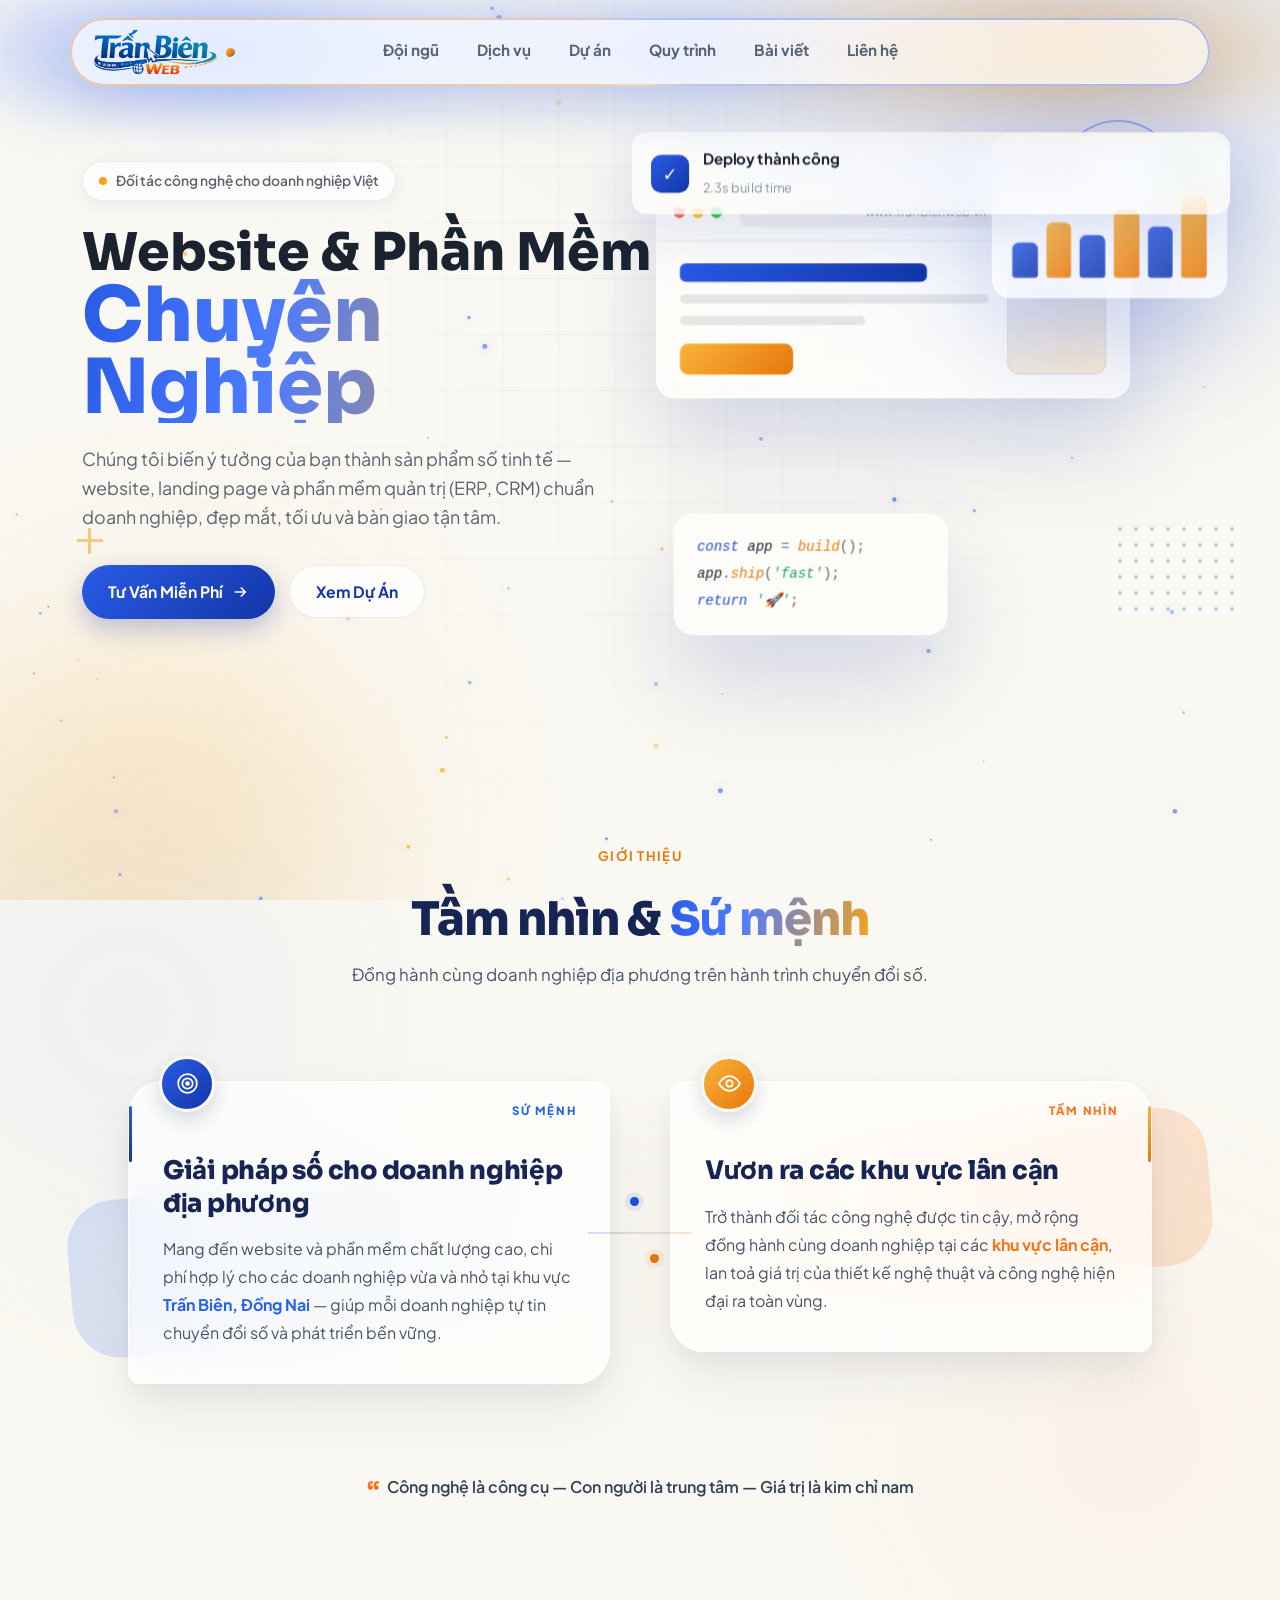
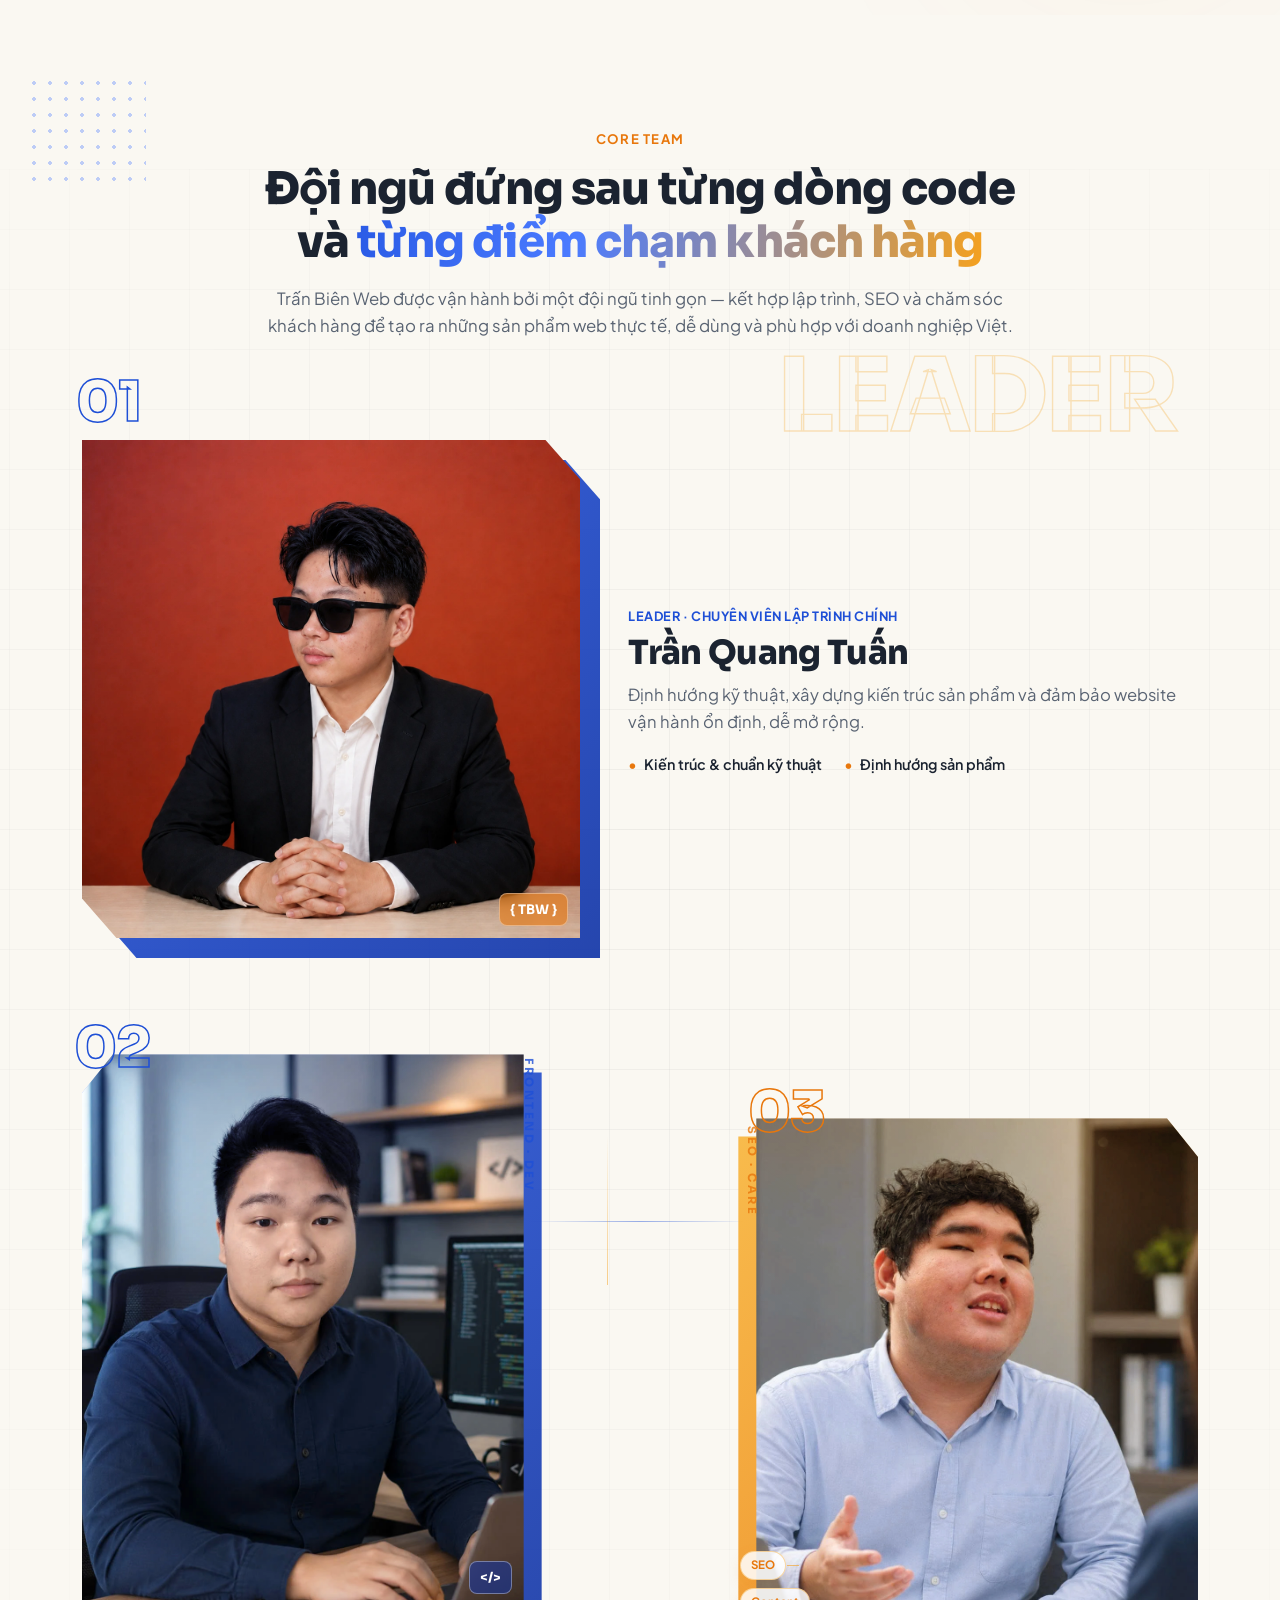
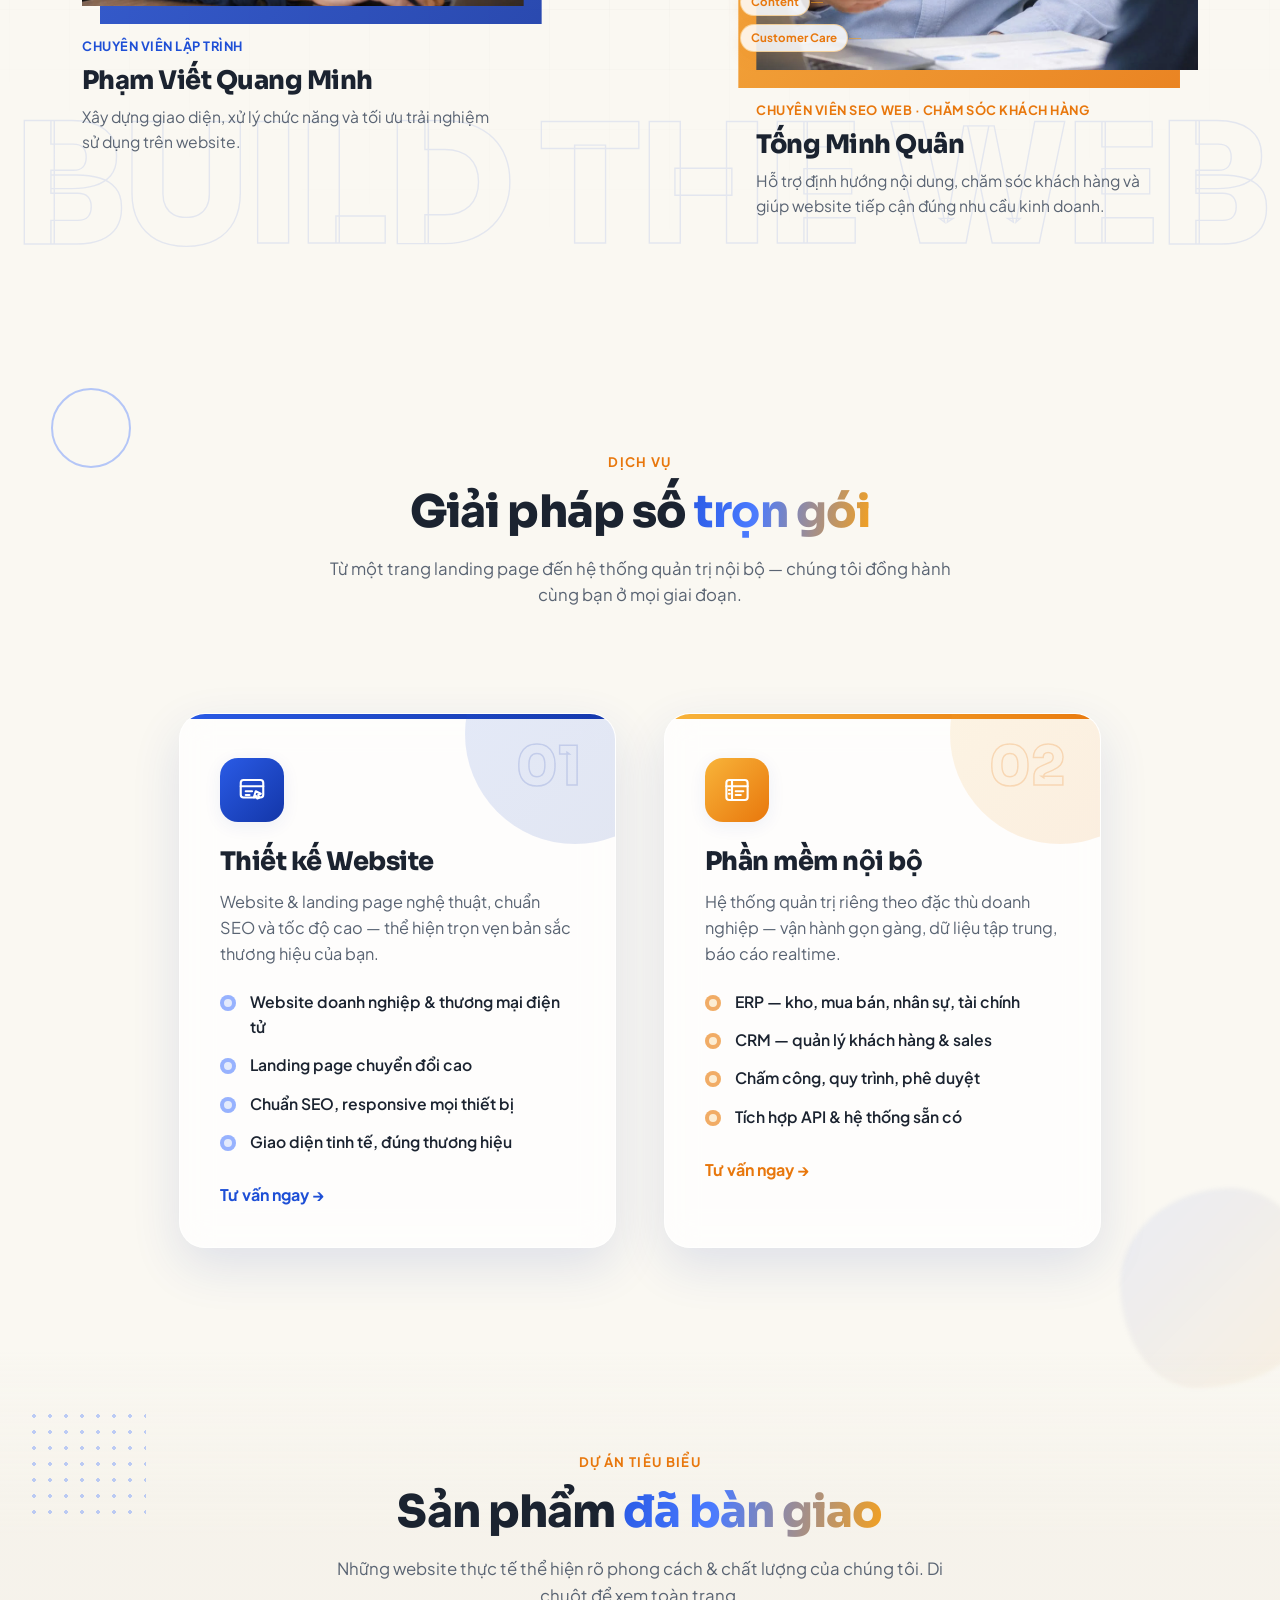
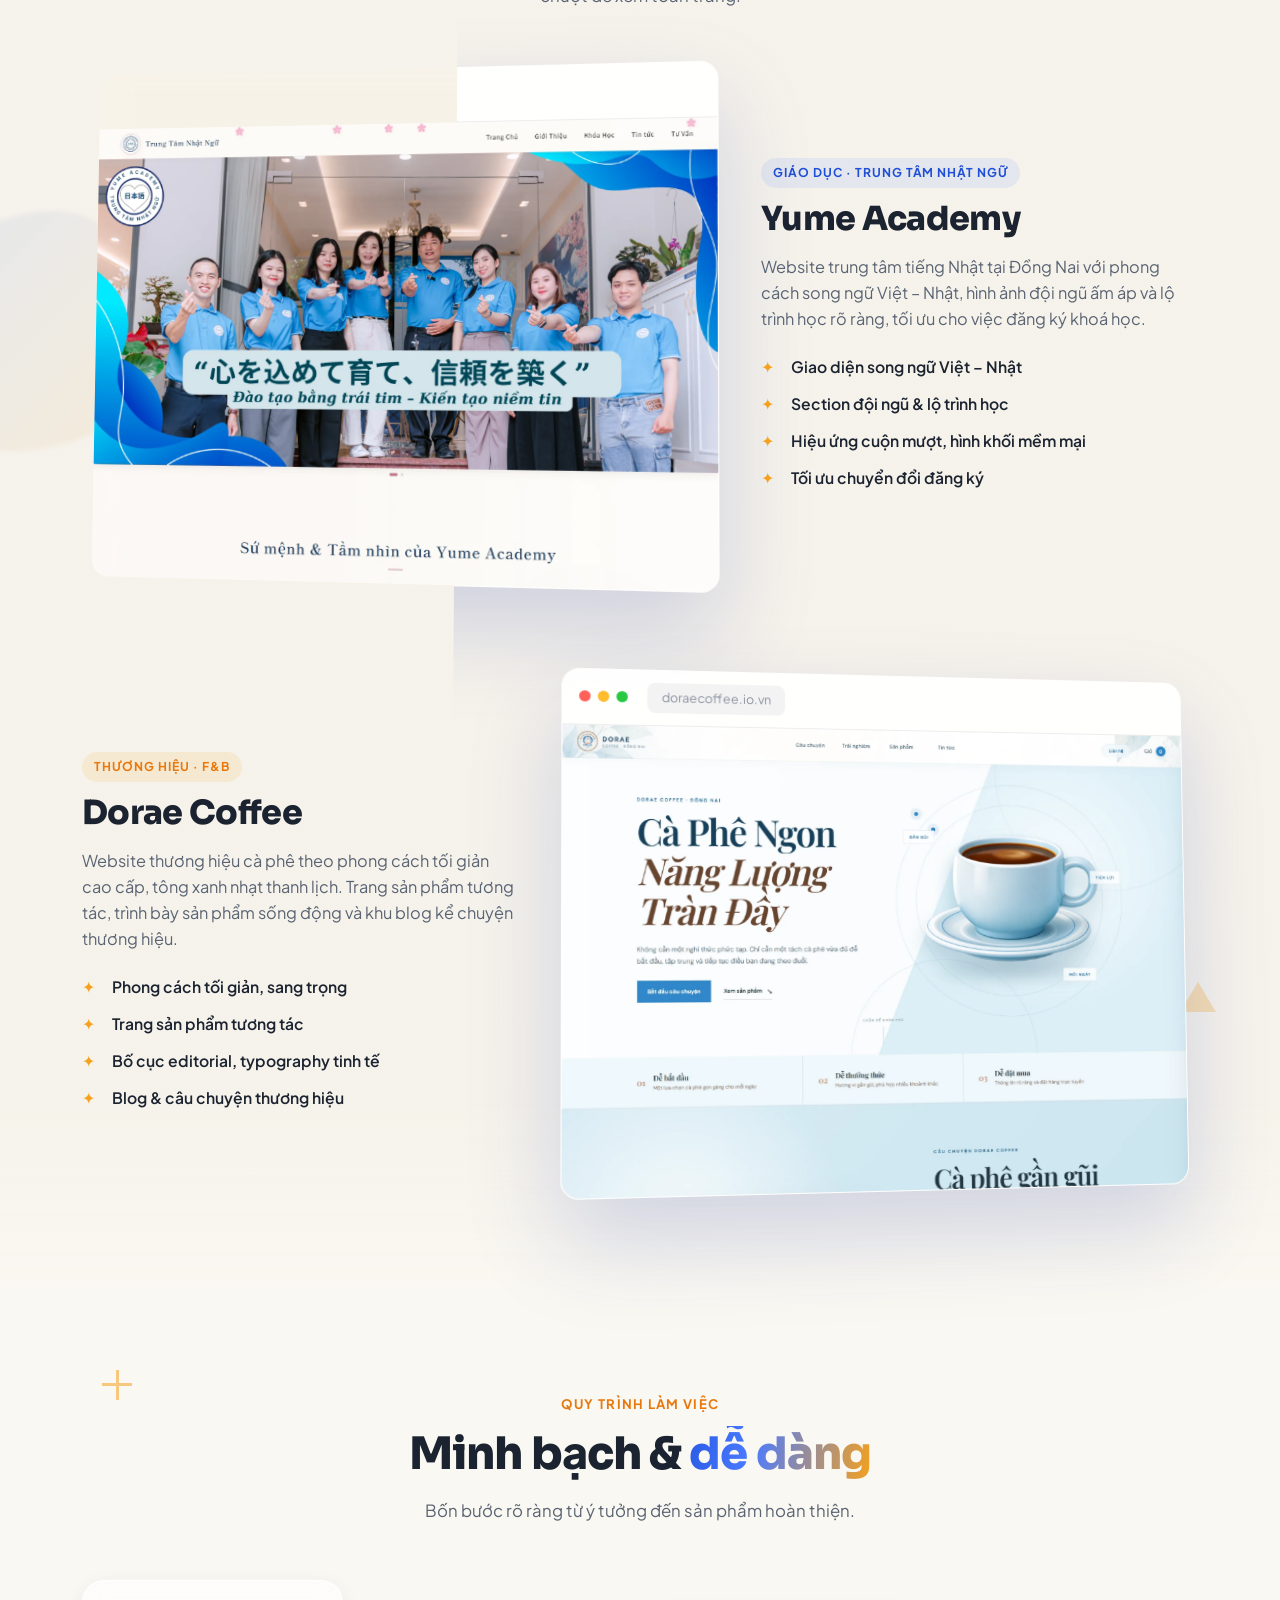
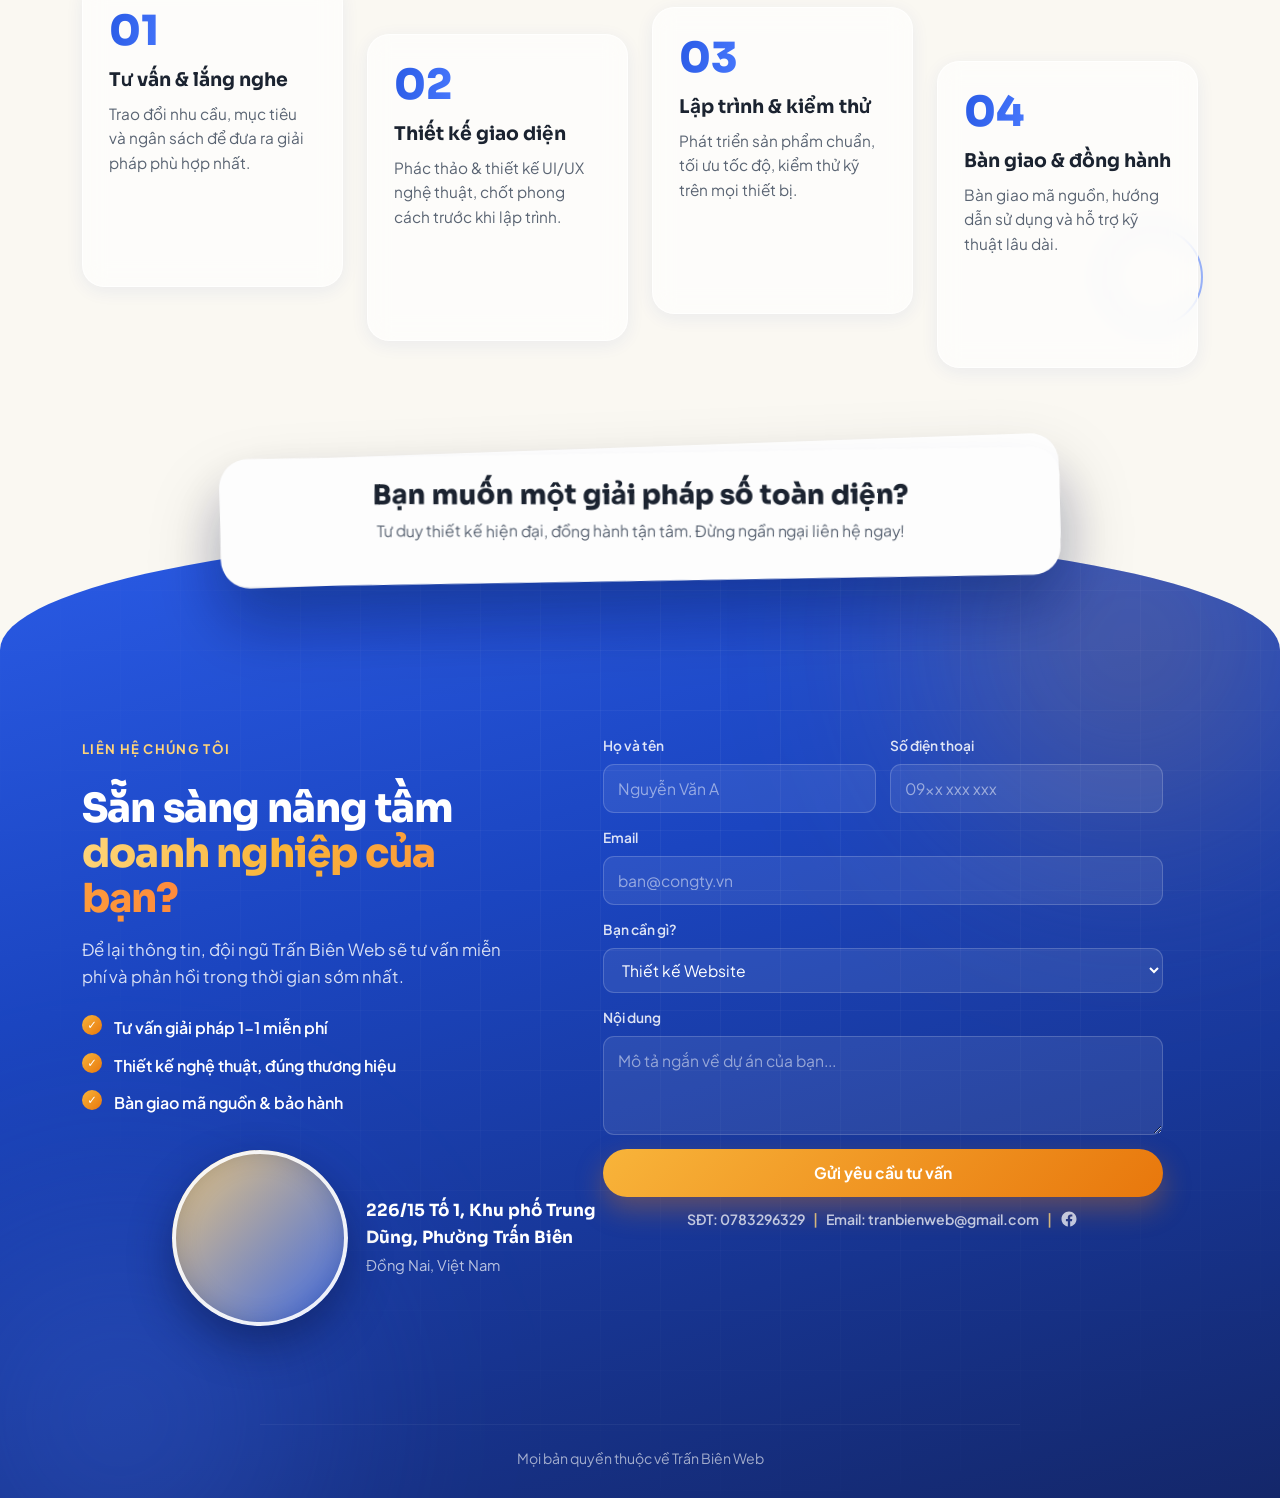
==== commit 5239ba68: "upgrade header" ====
--- a/index.html
+++ b/index.html
@@ -48,8 +48,10 @@
   <!-- ===== NAVBAR ===== -->
   <header class="nav" id="nav">
     <div class="container nav__inner">
+      <span class="nav__aurora" aria-hidden="true"></span>
       <a class="nav__brand" href="#top" aria-label="Trấn Biên Web">
         <img src="assets/logo-trim.png" alt="Trấn Biên Web" class="nav__logo" />
+        <span class="nav__spark" aria-hidden="true"></span>
       </a>
 
       <nav class="nav__links" id="navLinks">
--- a/css/style.css
+++ b/css/style.css
@@ -154,27 +154,104 @@
   background: transparent;
   box-shadow: none;
 }
+
+/* Register the spinning angle so the gradient ring can animate */
+@property --nav-angle {
+  syntax: '<angle>';
+  initial-value: 0deg;
+  inherits: false;
+}
+
 .nav__inner {
+  position: relative;
+  isolation: isolate;
   display: grid;
   grid-template-columns: 1fr auto 1fr;
   align-items: center;
   gap: 18px;
-  padding: 10px 18px;
+  padding: 10px 22px;
   border-radius: 999px;
-  background: rgba(255,255,255,0.72);
-  border: 1px solid rgba(255,255,255,0.78);
-  box-shadow: 0 18px 46px rgba(27, 54, 168, 0.08);
-  backdrop-filter: blur(16px) saturate(145%);
-  -webkit-backdrop-filter: blur(16px) saturate(145%);
-}
-.nav__brand { display: flex; align-items: center; }
+  background: transparent;
+  overflow: visible;
+}
+/* Glass body of the pill (sits above aurora, below content) */
+.nav__inner::after {
+  content: '';
+  position: absolute; inset: 0;
+  z-index: 0;
+  border-radius: inherit;
+  background: rgba(255,255,255,0.66);
+  box-shadow: 0 18px 46px rgba(27, 54, 168, 0.10);
+  backdrop-filter: blur(16px) saturate(150%);
+  -webkit-backdrop-filter: blur(16px) saturate(150%);
+}
+/* Hand-painted gradient ring running around the pill */
+.nav__inner::before {
+  content: '';
+  position: absolute; inset: 0;
+  z-index: 3;
+  border-radius: inherit;
+  padding: 1.6px;
+  background: conic-gradient(from var(--nav-angle),
+    #4B7BFF, #2A5BE6, #F8B43A, #E8770C, #4B7BFF);
+  -webkit-mask: linear-gradient(#000 0 0) content-box, linear-gradient(#000 0 0);
+          mask: linear-gradient(#000 0 0) content-box, linear-gradient(#000 0 0);
+  -webkit-mask-composite: xor;
+          mask-composite: exclude;
+  opacity: .35;
+  animation: nav-ring-spin 7s linear infinite;
+  transition: opacity .4s var(--ease);
+  pointer-events: none;
+}
+.nav.scrolled .nav__inner::before { opacity: .95; }
+@keyframes nav-ring-spin { to { --nav-angle: 360deg; } }
+
+/* Aurora ink that drifts behind the glass and bleeds out at the edges */
+.nav__aurora {
+  position: absolute; inset: -45% -8%;
+  z-index: -1;
+  border-radius: 999px;
+  pointer-events: none;
+  background:
+    radial-gradient(42% 120% at 18% 50%, rgba(75,123,255,0.55), transparent 70%),
+    radial-gradient(38% 120% at 82% 50%, rgba(245,161,30,0.50), transparent 70%),
+    radial-gradient(30% 90% at 52% 50%, rgba(42,91,230,0.30), transparent 72%);
+  filter: blur(26px);
+  opacity: .9;
+  animation: nav-aurora 9s var(--ease) infinite alternate;
+}
+@keyframes nav-aurora {
+  0%   { transform: translateX(-7%) scale(1);    filter: blur(26px) hue-rotate(0deg); }
+  100% { transform: translateX(7%)  scale(1.12); filter: blur(30px) hue-rotate(-18deg); }
+}
+
+.nav__brand { position: relative; z-index: 2; display: flex; align-items: center; }
 .nav__logo { height: 48px; width: auto; transition: height .35s var(--ease), transform .35s var(--ease); }
-.nav__brand:hover .nav__logo { transform: translateY(-1px); }
+.nav__brand:hover .nav__logo { transform: translateY(-1px) rotate(-1.5deg); }
 .nav.scrolled .nav__logo { height: 42px; }
 .nav__brand-text { font-family: var(--font-head); font-weight: 800; font-size: 1.25rem; color: var(--blue-deep); }
 .nav__brand-text span { color: var(--gold-deep); margin-left: 4px; }
 
+/* Morphing ink blot next to the logo */
+.nav__spark {
+  width: 9px; height: 9px; margin-left: 7px; flex: 0 0 9px;
+  border-radius: 47% 53% 58% 42% / 56% 44% 56% 44%;
+  background: linear-gradient(135deg, #F8B43A, #E8770C 60%, #2A5BE6);
+  box-shadow: 0 0 0 0 rgba(245,161,30,0.55);
+  animation: nav-spark-morph 6s ease-in-out infinite, nav-spark-pulse 2.6s ease-out infinite;
+}
+@keyframes nav-spark-morph {
+  0%, 100% { border-radius: 47% 53% 58% 42% / 56% 44% 56% 44%; transform: rotate(0deg); }
+  50%      { border-radius: 62% 38% 41% 59% / 43% 61% 39% 57%; transform: rotate(180deg); }
+}
+@keyframes nav-spark-pulse {
+  0%   { box-shadow: 0 0 0 0 rgba(245,161,30,0.55); }
+  70%  { box-shadow: 0 0 0 9px rgba(245,161,30,0); }
+  100% { box-shadow: 0 0 0 0 rgba(245,161,30,0); }
+}
+
 .nav__links {
+  position: relative; z-index: 2;
   display: flex;
   justify-content: center;
   gap: 34px;
@@ -184,17 +261,22 @@
   font-size: 0.95rem;
   color: #566173;
   position: relative;
-  padding: 8px 0;
-  transition: color .25s;
-}
+  padding: 8px 2px 12px;
+  transition: color .25s var(--ease), transform .25s var(--ease);
+}
+/* Hand-painted brush stroke that sweeps in on hover */
 .nav__links a::after {
   content: ''; position: absolute; left: 50%; bottom: 0;
-  width: 0; height: 2px; border-radius: 2px;
-  transform: translateX(-50%);
-  background: var(--grad-gold); transition: width .3s var(--ease);
-}
-.nav__links a:hover { color: var(--blue-deep); }
-.nav__links a:hover::after { width: 24px; }
+  width: 100%; min-width: 30px; height: 11px;
+  transform: translateX(-50%) scaleX(0) rotate(-1deg);
+  transform-origin: left center;
+  background: url("data:image/svg+xml,%3Csvg xmlns='http://www.w3.org/2000/svg' viewBox='0 0 120 14'%3E%3Cdefs%3E%3ClinearGradient id='b' x1='0' x2='1'%3E%3Cstop offset='0' stop-color='%23F8B43A'/%3E%3Cstop offset='.55' stop-color='%23F5A11E'/%3E%3Cstop offset='1' stop-color='%23E8770C'/%3E%3C/linearGradient%3E%3C/defs%3E%3Cpath fill='url(%23b)' d='M3 7c14-5 30 3 46-1 13-3 27 4 41 1 9-2 18-4 27-1-7 6-18 4-27 5-16 2-31-4-46-2C20 11 12 6 3 9c-1-.6-1-1.4 0-2z'/%3E%3C/svg%3E") center/100% 100% no-repeat;
+  transition: transform .4s var(--ease);
+}
+.nav__links a:hover { color: var(--blue-deep); transform: translateY(-1px); }
+.nav__links a:hover::after { transform: translateX(-50%) scaleX(1) rotate(-1deg); }
+
+.nav__actions { position: relative; z-index: 2; }
 
 .nav__actions { display: flex; align-items: center; justify-content: flex-end; gap: 14px; min-height: 1px; }
 .nav__toggle { display: none; flex-direction: column; gap: 5px; background: none; border: none; cursor: pointer; padding: 6px; }
@@ -449,7 +531,8 @@
 .showcase__bar em { margin-left: 12px; font-style: normal; font-size: 0.78rem; color: var(--gray-soft); background: rgba(27,35,48,0.05); border-radius: 8px; padding: 5px 14px; }
 .showcase__frame { margin: 0; }
 .showcase__viewport { height: 460px; overflow: hidden; position: relative; background: #fff; }
-.showcase__shot { width: 100%; display: block; }
+.showcase__shot { width: 100%; display: block; transition: transform 4.5s cubic-bezier(.22,.61,.36,1); will-change: transform; }
+.showcase__frame:hover .showcase__shot { transform: translateY(calc(-100% + 460px)); }
 .showcase__meta .tagline { display:inline-block; font-size: 0.76rem; font-weight: 700; letter-spacing: .08em; text-transform: uppercase; color: var(--blue); margin-bottom: 12px; padding: 5px 12px; border-radius: 100px; background: rgba(75,123,255,0.1); }
 .showcase__meta .tagline--gold { color: var(--gold-deep); background: rgba(245,161,30,0.12); }
 .showcase__meta h3 { font-family: var(--font-head); font-weight: 800; font-size: clamp(1.6rem,2.6vw,2.2rem); margin: 0 0 14px; letter-spacing: -.02em; }
@@ -1128,6 +1211,18 @@
 .footer__bottom--center { justify-content: center; text-align: center; }
 .darkzone .footer .btn--gold { color: #fff; }
 
+/* Article page — sticky simple footer */
+.page-article { display: flex; flex-direction: column; min-height: 100vh; }
+.page-article main { flex: 1 0 auto; }
+.article-footer {
+  flex-shrink: 0;
+  background: linear-gradient(165deg, #1B45C0 0%, #14276A 100%);
+  color: rgba(255,255,255,0.82);
+  text-align: center;
+  padding: 22px 0;
+  font-size: 0.9rem;
+}
+
 @media (max-width: 767px) {
   .contact__banner { width: 100%; margin: -50px 0 48px; padding: 26px 24px; transform: none; border-radius: 22px; }
   .contact__banner::before { display: none; }
@@ -1165,6 +1260,10 @@
     -webkit-backdrop-filter: blur(14px) saturate(140%);
     backdrop-filter: blur(14px) saturate(140%);
   }
+  /* The floating-pill art layers are desktop-only — fall back to a flat bar */
+  .nav__inner::before,
+  .nav__inner::after,
+  .nav__aurora { display: none; }
   /* nudge hamburger inward from the right edge */
   .nav__actions { padding-right: 4px; }
   .nav__logo { height: 38px; }
@@ -1296,6 +1395,8 @@
 @media (prefers-reduced-motion: reduce) {
   *, *::before, *::after { animation: none !important; transition-duration: .01ms !important; }
   .reveal { opacity: 1; transform: none; }
+  /* Giữ lại hiệu ứng trượt ảnh dự án vì đây là chủ đích trải nghiệm */
+  .showcase__shot { transition-duration: 4.5s !important; }
 }
 
 /* ============================================================
